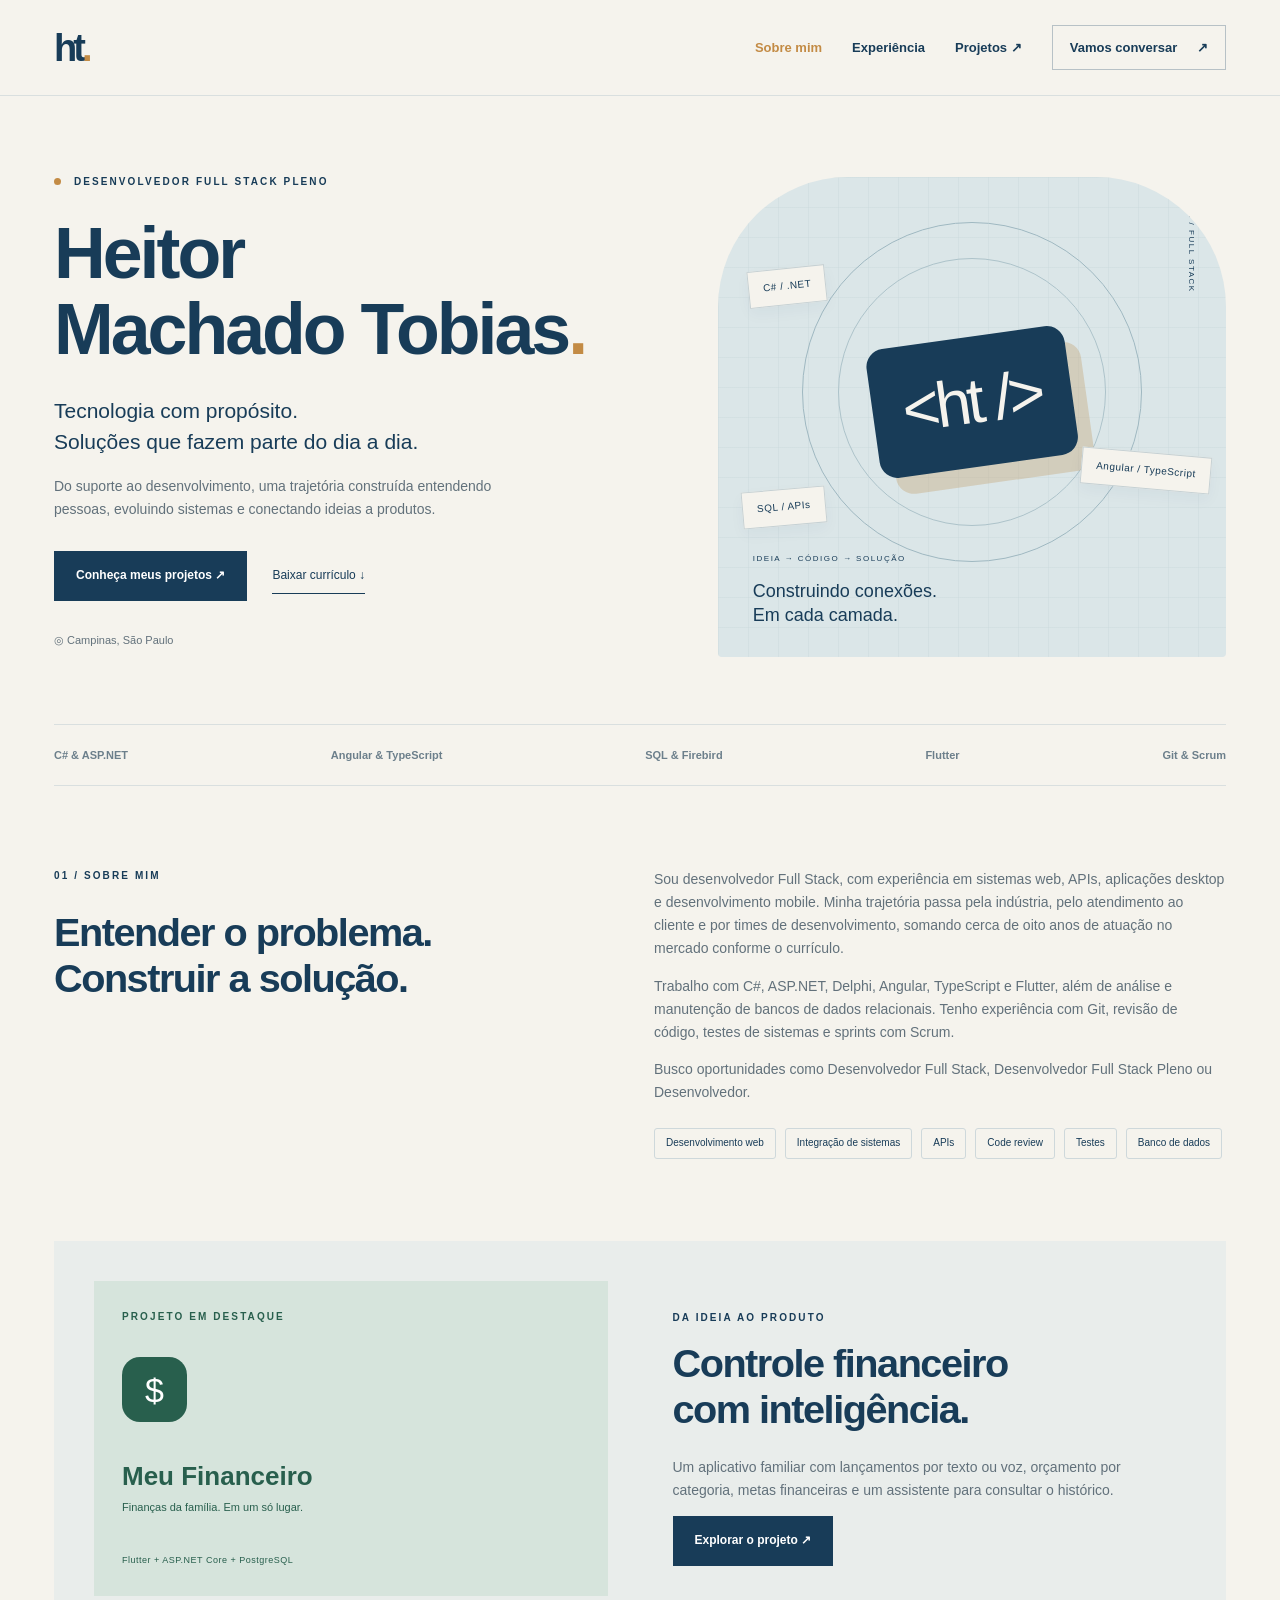
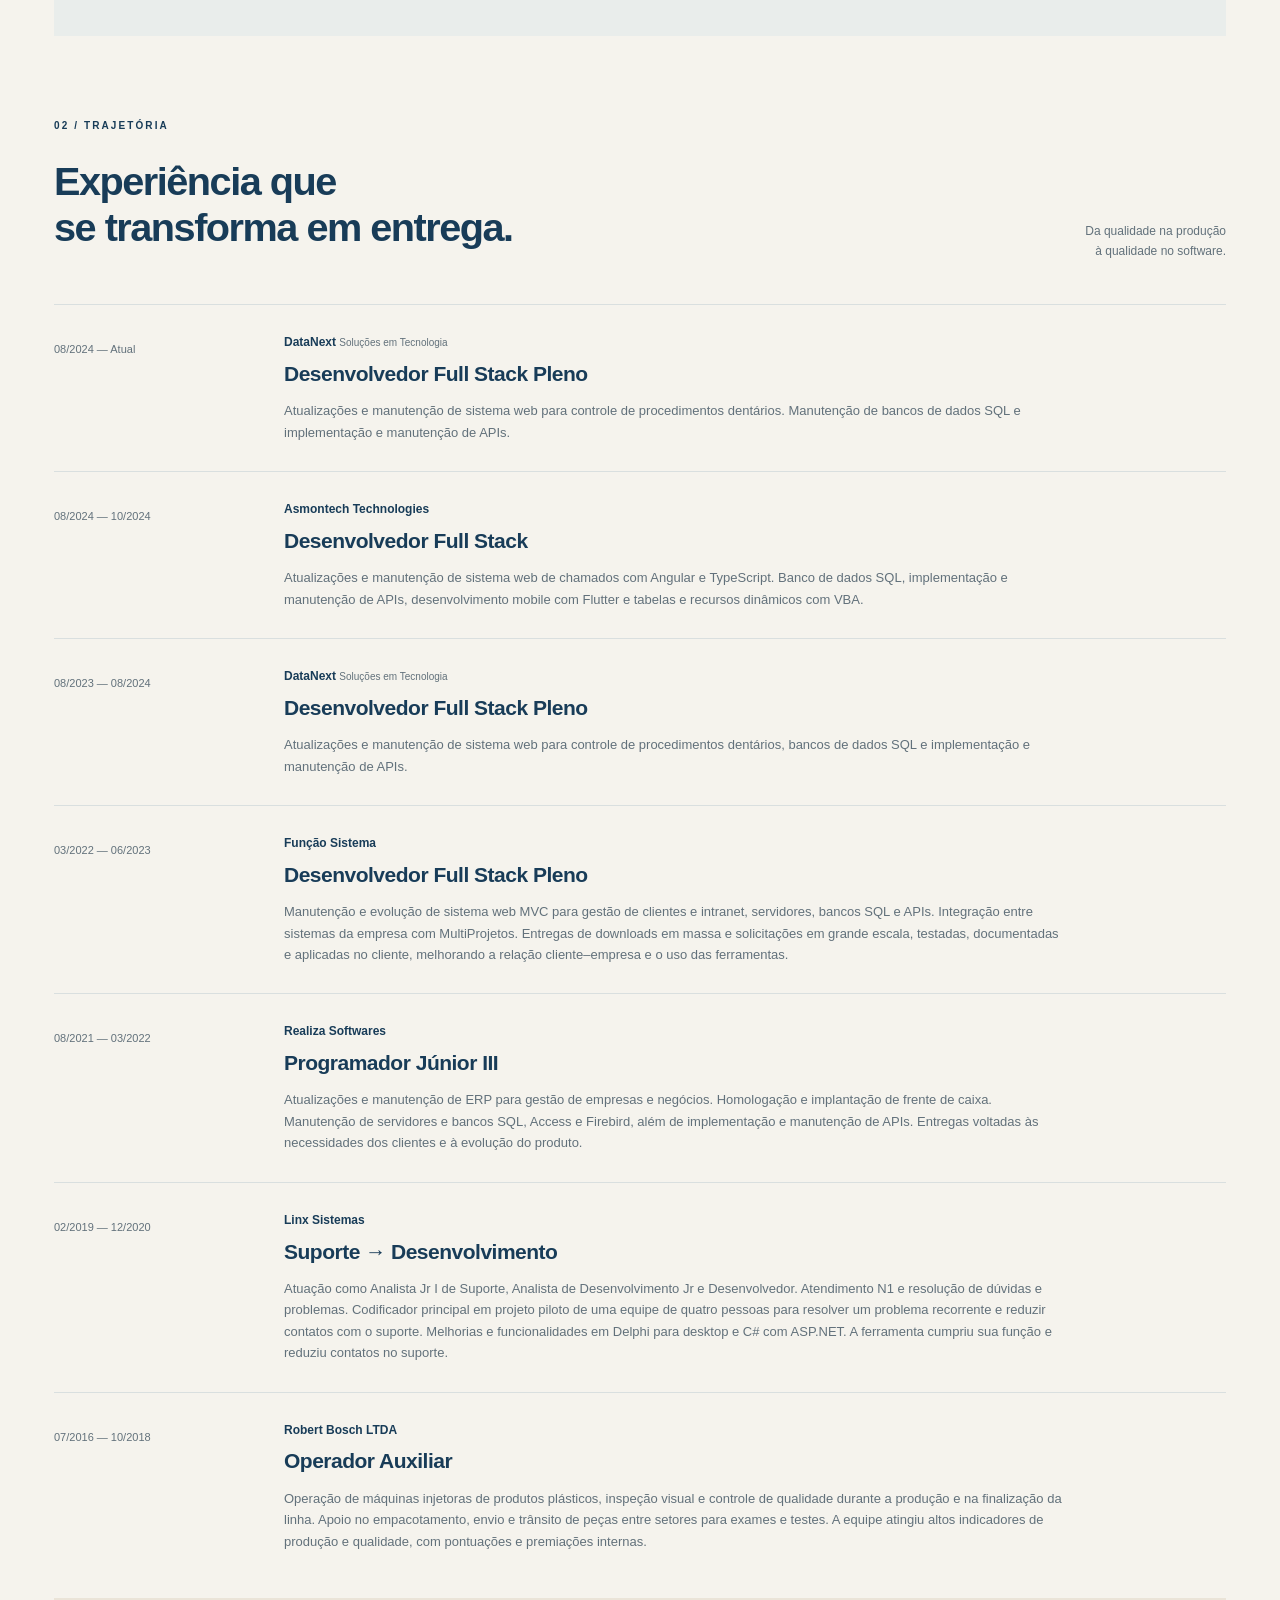
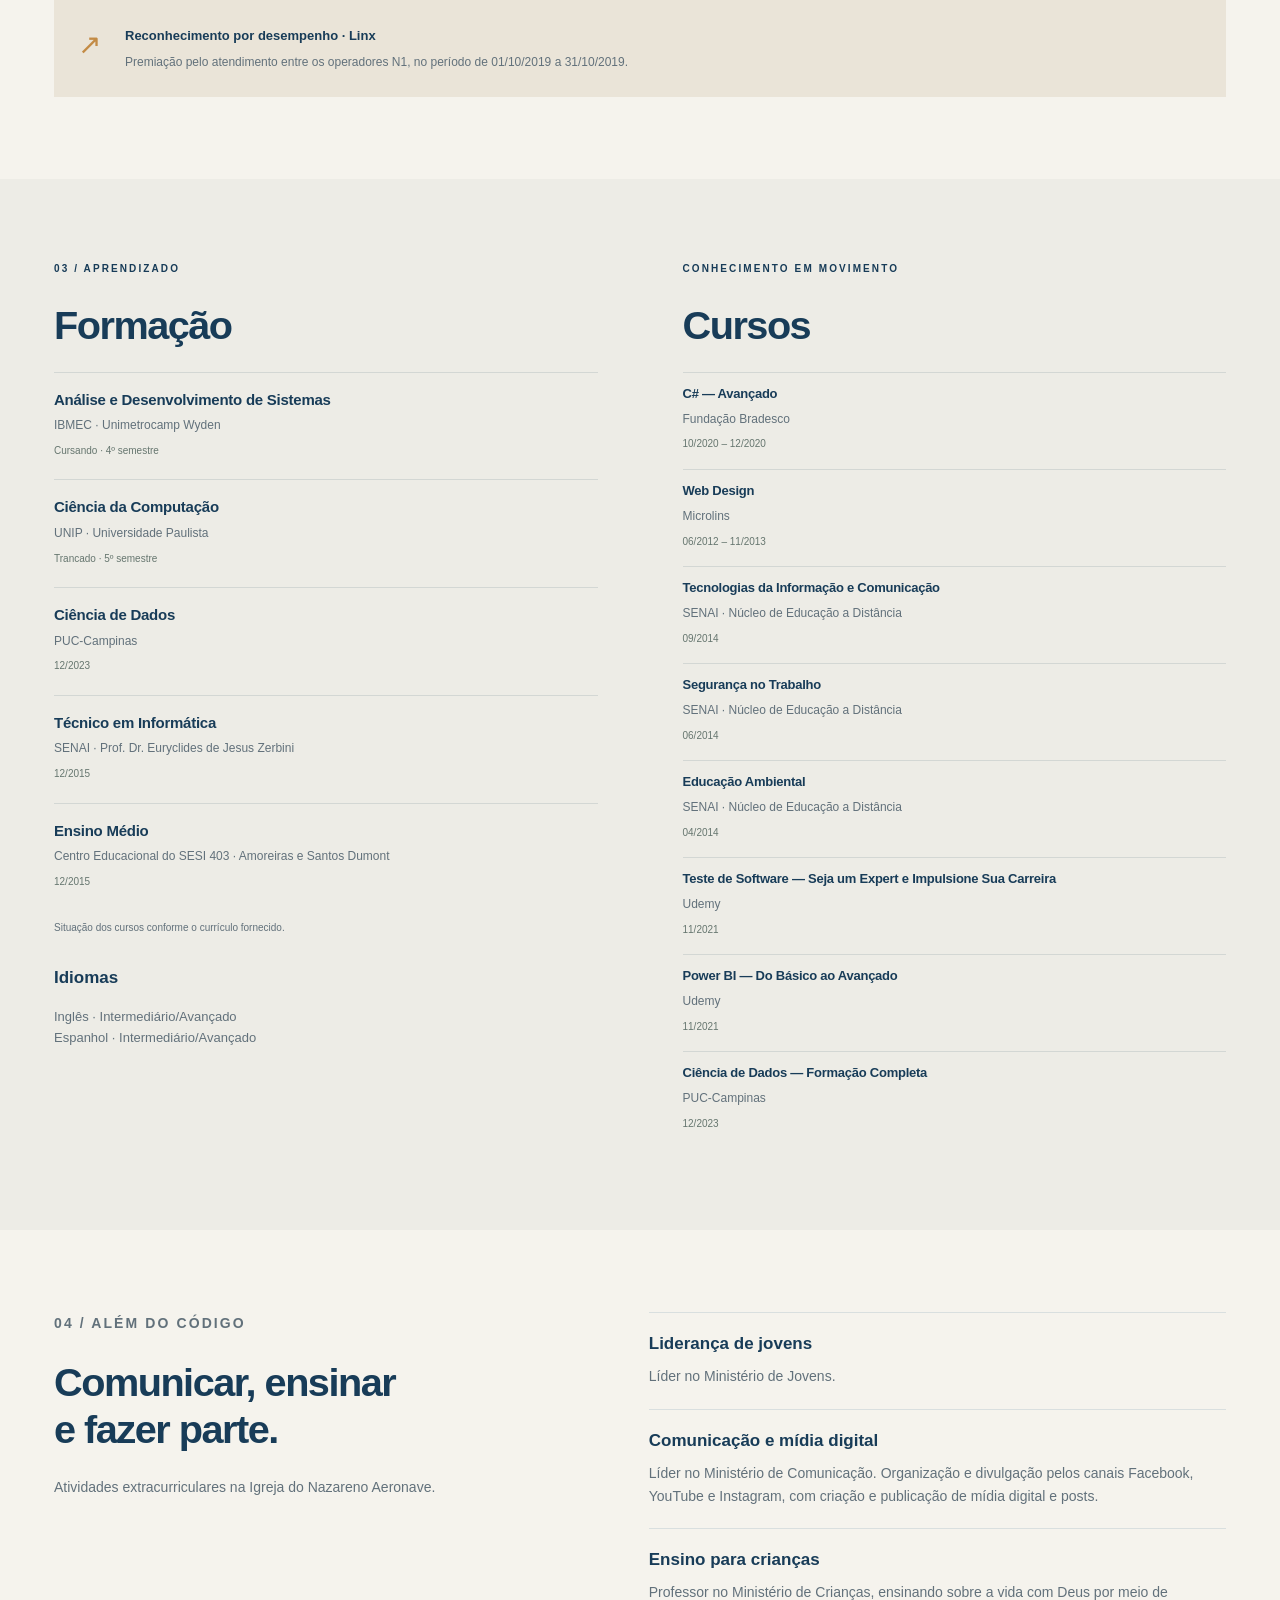
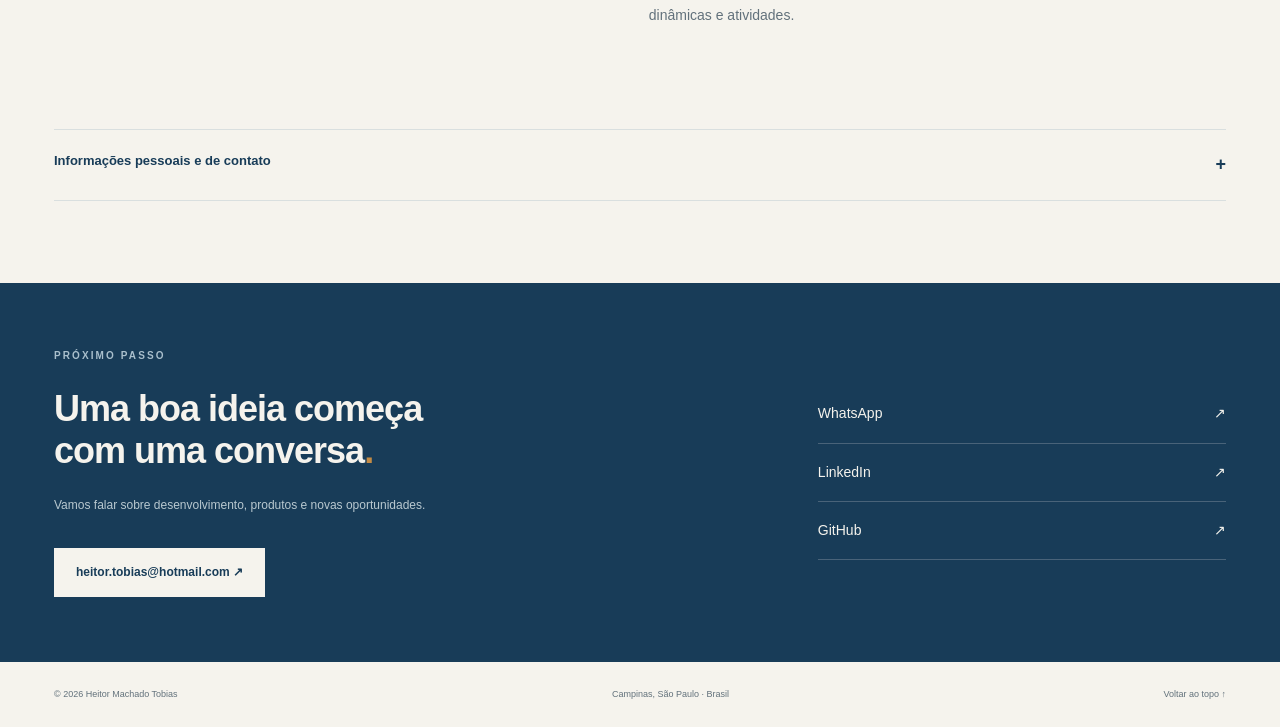
==== index.html @ b05d043d "Publica portfólio em heitortobias.github.io" ====
<!doctype html><html lang="pt-BR"><head><meta charset="utf-8"><meta name="viewport" content="width=device-width, initial-scale=1"><meta name="description" content="Portfólio de Heitor Machado Tobias: desenvolvimento Full Stack, experiência, formação e projetos. Campinas, São Paulo."><meta name="theme-color" content="#173c5b"><meta property="og:title" content="Heitor Machado Tobias | Desenvolvedor Full Stack"><meta property="og:description" content="Portfólio de Heitor Machado Tobias: desenvolvimento Full Stack, experiência, formação e projetos. Campinas, São Paulo."><meta property="og:type" content="website"><link rel="icon" href="favicon.svg" type="image/svg+xml"><title>Heitor Machado Tobias | Desenvolvedor Full Stack</title><link rel="stylesheet" href="styles.css"><script src="site.js" defer></script></head><body id="topo"><a class="skip" href="#conteudo">Pular para o conteúdo</a><header><a class="brand" href="index.html" aria-label="Heitor Tobias, início">ht<span>.</span></a><nav aria-label="Navegação principal"><a href="index.html">Sobre mim</a><a href="index.html#experiencia">Experiência</a><a href="projetos.html">Projetos <span>↗</span></a><a class="nav-contact" href="#contato">Vamos conversar <span>↗</span></a></nav></header><main id="conteudo"><section class="hero"><div class="hero-copy"><p class="eyebrow"><span class="dot"></span> DESENVOLVEDOR FULL STACK PLENO</p><h1>Heitor<br>Machado Tobias<span>.</span></h1><p class="hero-intro">Tecnologia com propósito.<br>Soluções que fazem parte do dia a dia.</p><p class="hero-detail">Do suporte ao desenvolvimento, uma trajetória construída entendendo pessoas, evoluindo sistemas e conectando ideias a produtos.</p><div class="actions"><a class="button" href="projetos.html">Conheça meus projetos ↗</a><a class="text-link" href="curriculo-heitor-tobias.pdf" download>Baixar currículo ↓</a></div><p class="location">◎ Campinas, São Paulo</p></div><div class="hero-art" aria-label="Áreas de atuação: frontend, backend e banco de dados"><div class="orbit"></div><div class="code-mark">&lt;ht /&gt;</div><div class="art-caption"><span>IDEIA → CÓDIGO → SOLUÇÃO</span><p>Construindo conexões.<br>Em cada camada.</p></div><span class="floating f1">C# / .NET</span><span class="floating f2">Angular / TypeScript</span><span class="floating f3">SQL / APIs</span><span class="art-number">01 / FULL STACK</span></div></section><div class="tech-ribbon"><span>C# & ASP.NET</span><span>Angular & TypeScript</span><span>SQL & Firebird</span><span>Flutter</span><span>Git & Scrum</span></div><section class="section about" id="sobre"><div><p class="eyebrow">01 / SOBRE MIM</p><h2>Entender o problema.<br>Construir a solução.</h2></div><div><p>Sou desenvolvedor Full Stack, com experiência em sistemas web, APIs, aplicações desktop e desenvolvimento mobile. Minha trajetória passa pela indústria, pelo atendimento ao cliente e por times de desenvolvimento, somando cerca de oito anos de atuação no mercado conforme o currículo.</p><p>Trabalho com C#, ASP.NET, Delphi, Angular, TypeScript e Flutter, além de análise e manutenção de bancos de dados relacionais. Tenho experiência com Git, revisão de código, testes de sistemas e sprints com Scrum.</p><p>Busco oportunidades como Desenvolvedor Full Stack, Desenvolvedor Full Stack Pleno ou Desenvolvedor.</p><div class="tags"><span>Desenvolvimento web</span><span>Integração de sistemas</span><span>APIs</span><span>Code review</span><span>Testes</span><span>Banco de dados</span></div></div></section><section class="featured section"><div class="feature-visual"><span class="eyebrow">PROJETO EM DESTAQUE</span><div class="finance-icon">$</div><p>Meu Financeiro<span>Finanças da família. Em um só lugar.</span></p><span class="mini-tag">Flutter + ASP.NET Core + PostgreSQL</span></div><div><p class="eyebrow">DA IDEIA AO PRODUTO</p><h2>Controle financeiro<br>com inteligência.</h2><p>Um aplicativo familiar com lançamentos por texto ou voz, orçamento por categoria, metas financeiras e um assistente para consultar o histórico.</p><a class="button" href="projetos.html#meu-financeiro">Explorar o projeto ↗</a></div></section><section class="section" id="experiencia"><div class="section-head"><div><p class="eyebrow">02 / TRAJETÓRIA</p><h2>Experiência que<br>se transforma em entrega.</h2></div><p>Da qualidade na produção<br>à qualidade no software.</p></div><article class="job"><p class="period">08/2024 — Atual</p><div><p class="company">DataNext <span>Soluções em Tecnologia</span></p><h3>Desenvolvedor Full Stack Pleno</h3><p>Atualizações e manutenção de sistema web para controle de procedimentos dentários. Manutenção de bancos de dados SQL e implementação e manutenção de APIs.</p></div></article><article class="job"><p class="period">08/2024 — 10/2024</p><div><p class="company">Asmontech Technologies <span></span></p><h3>Desenvolvedor Full Stack</h3><p>Atualizações e manutenção de sistema web de chamados com Angular e TypeScript. Banco de dados SQL, implementação e manutenção de APIs, desenvolvimento mobile com Flutter e tabelas e recursos dinâmicos com VBA.</p></div></article><article class="job"><p class="period">08/2023 — 08/2024</p><div><p class="company">DataNext <span>Soluções em Tecnologia</span></p><h3>Desenvolvedor Full Stack Pleno</h3><p>Atualizações e manutenção de sistema web para controle de procedimentos dentários, bancos de dados SQL e implementação e manutenção de APIs.</p></div></article><article class="job"><p class="period">03/2022 — 06/2023</p><div><p class="company">Função Sistema <span></span></p><h3>Desenvolvedor Full Stack Pleno</h3><p>Manutenção e evolução de sistema web MVC para gestão de clientes e intranet, servidores, bancos SQL e APIs. Integração entre sistemas da empresa com MultiProjetos. Entregas de downloads em massa e solicitações em grande escala, testadas, documentadas e aplicadas no cliente, melhorando a relação cliente–empresa e o uso das ferramentas.</p></div></article><article class="job"><p class="period">08/2021 — 03/2022</p><div><p class="company">Realiza Softwares <span></span></p><h3>Programador Júnior III</h3><p>Atualizações e manutenção de ERP para gestão de empresas e negócios. Homologação e implantação de frente de caixa. Manutenção de servidores e bancos SQL, Access e Firebird, além de implementação e manutenção de APIs. Entregas voltadas às necessidades dos clientes e à evolução do produto.</p></div></article><article class="job"><p class="period">02/2019 — 12/2020</p><div><p class="company">Linx Sistemas <span></span></p><h3>Suporte → Desenvolvimento</h3><p>Atuação como Analista Jr I de Suporte, Analista de Desenvolvimento Jr e Desenvolvedor. Atendimento N1 e resolução de dúvidas e problemas. Codificador principal em projeto piloto de uma equipe de quatro pessoas para resolver um problema recorrente e reduzir contatos com o suporte. Melhorias e funcionalidades em Delphi para desktop e C# com ASP.NET. A ferramenta cumpriu sua função e reduziu contatos no suporte.</p></div></article><article class="job"><p class="period">07/2016 — 10/2018</p><div><p class="company">Robert Bosch LTDA <span></span></p><h3>Operador Auxiliar</h3><p>Operação de máquinas injetoras de produtos plásticos, inspeção visual e controle de qualidade durante a produção e na finalização da linha. Apoio no empacotamento, envio e trânsito de peças entre setores para exames e testes. A equipe atingiu altos indicadores de produção e qualidade, com pontuações e premiações internas.</p></div></article><aside class="award"><span>↗</span><div><strong>Reconhecimento por desempenho · Linx</strong><p>Premiação pelo atendimento entre os operadores N1, no período de 01/10/2019 a 31/10/2019.</p></div></aside></section><section class="section education"><div><p class="eyebrow">03 / APRENDIZADO</p><h2>Formação</h2><ul class="records"><li><h3>Análise e Desenvolvimento de Sistemas</h3><p>IBMEC · Unimetrocamp Wyden</p><span>Cursando · 4º semestre</span></li><li><h3>Ciência da Computação</h3><p>UNIP · Universidade Paulista</p><span>Trancado · 5º semestre</span></li><li><h3>Ciência de Dados</h3><p>PUC-Campinas</p><span>12/2023</span></li><li><h3>Técnico em Informática</h3><p>SENAI · Prof. Dr. Euryclides de Jesus Zerbini</p><span>12/2015</span></li><li><h3>Ensino Médio</h3><p>Centro Educacional do SESI 403 · Amoreiras e Santos Dumont</p><span>12/2015</span></li></ul><p class="source-note">Situação dos cursos conforme o currículo fornecido.</p><h3 class="language-title">Idiomas</h3><p>Inglês · Intermediário/Avançado<br>Espanhol · Intermediário/Avançado</p></div><div><p class="eyebrow">CONHECIMENTO EM MOVIMENTO</p><h2>Cursos</h2><ul class="records compact"><li><h3>C# — Avançado</h3><p>Fundação Bradesco</p><span>10/2020 – 12/2020</span></li><li><h3>Web Design</h3><p>Microlins</p><span>06/2012 – 11/2013</span></li><li><h3>Tecnologias da Informação e Comunicação</h3><p>SENAI · Núcleo de Educação a Distância</p><span>09/2014</span></li><li><h3>Segurança no Trabalho</h3><p>SENAI · Núcleo de Educação a Distância</p><span>06/2014</span></li><li><h3>Educação Ambiental</h3><p>SENAI · Núcleo de Educação a Distância</p><span>04/2014</span></li><li><h3>Teste de Software — Seja um Expert e Impulsione Sua Carreira</h3><p>Udemy</p><span>11/2021</span></li><li><h3>Power BI — Do Básico ao Avançado</h3><p>Udemy</p><span>11/2021</span></li><li><h3>Ciência de Dados — Formação Completa</h3><p>PUC-Campinas</p><span>12/2023</span></li></ul></div></section><section class="section community"><div><p class="eyebrow">04 / ALÉM DO CÓDIGO</p><h2>Comunicar, ensinar<br>e fazer parte.</h2><p>Atividades extracurriculares na Igreja do Nazareno Aeronave.</p></div><div class="community-list"><article><h3>Liderança de jovens</h3><p>Líder no Ministério de Jovens.</p></article><article><h3>Comunicação e mídia digital</h3><p>Líder no Ministério de Comunicação. Organização e divulgação pelos canais Facebook, YouTube e Instagram, com criação e publicação de mídia digital e posts.</p></article><article><h3>Ensino para crianças</h3><p>Professor no Ministério de Crianças, ensinando sobre a vida com Deus por meio de dinâmicas e atividades.</p></article></div></section><section class="section profile"><details><summary>Informações pessoais e de contato <span>+</span></summary><div class="profile-grid"><p><strong>Nome completo</strong>Heitor Machado Tobias</p><p><strong>Nascimento</strong>25/03/1998</p><p><strong>Endereço</strong>Av. Coacyara, 1101 · Campinas, São Paulo</p><p><strong>Celular / WhatsApp</strong><a href="tel:+5519994448213">(19) 99444-8213</a></p><p><strong>E-mail</strong><a href="mailto:heitor.tobias@hotmail.com">heitor.tobias@hotmail.com</a></p></div></details></section></main><section class="contact" id="contato"><div><p class="eyebrow">PRÓXIMO PASSO</p><h2>Uma boa ideia começa<br>com uma conversa<span>.</span></h2><p>Vamos falar sobre desenvolvimento, produtos e novas oportunidades.</p><a class="button light" href="mailto:heitor.tobias@hotmail.com">heitor.tobias@hotmail.com ↗</a></div><div class="contact-links"><a href="https://wa.me/5519994448213" target="_blank" rel="noopener noreferrer">WhatsApp <span>↗</span></a><a href="https://www.linkedin.com/in/heitortobias/" target="_blank" rel="noopener noreferrer">LinkedIn <span>↗</span></a><a href="https://github.com/heitor2503" target="_blank" rel="noopener noreferrer">GitHub <span>↗</span></a></div></section><footer><span>© <span id="year">2026</span> Heitor Machado Tobias</span><span>Campinas, São Paulo · Brasil</span><a href="#topo">Voltar ao topo ↑</a></footer></body></html>
---- styles.css ----
:root{--paper:#f5f3ed;--ink:#183c58;--muted:#62717b;--line:#d9dfdf;--blue:#265f80;--gold:#c38b45;--white:#fff;--green:#285f4d}*{box-sizing:border-box}html{scroll-behavior:smooth;scroll-padding-top:90px}body{margin:0;background:var(--paper);color:var(--ink);font-family:Arial,Helvetica,sans-serif;line-height:1.65}a{color:inherit;text-decoration:none}a:focus-visible,button:focus-visible,summary:focus-visible{outline:3px solid var(--gold);outline-offset:5px}header,main,footer,.contact{max-width:1280px;margin:auto}header{padding:25px 54px;display:flex;align-items:center;justify-content:space-between;border-bottom:1px solid var(--line)}.brand{font-size:38px;letter-spacing:-4px;font-weight:800;line-height:1}.brand span,h1>span,h2>span{color:var(--gold)}nav{display:flex;gap:30px;align-items:center;font-size:13px;font-weight:bold}nav a:hover,nav a[aria-current]{color:var(--gold)}.nav-contact{border:1px solid #b7c1c6;padding:11px 17px}.nav-contact span{margin-left:16px}.hero{padding:78px 54px 64px;display:grid;grid-template-columns:1.2fr 1fr;gap:54px;align-items:center}.eyebrow{font-size:10px;letter-spacing:2.1px;font-weight:700;margin:0 0 24px}.dot{width:7px;height:7px;display:inline-block;background:var(--gold);border-radius:50%;margin-right:8px}h1{font-size:clamp(48px,5.6vw,74px);line-height:1.06;letter-spacing:-3px;font-weight:700;margin:0 0 28px}h2{font-size:clamp(28px,3.1vw,42px);line-height:1.16;letter-spacing:-1.5px;font-weight:600;margin:0 0 24px}h3{line-height:1.3}.hero-intro{font-size:21px;line-height:1.5;margin-bottom:17px}.hero-detail{max-width:450px;color:var(--muted);font-size:14px}.actions{display:flex;align-items:center;gap:25px;margin:30px 0}.button{display:inline-flex;align-items:center;justify-content:center;gap:20px;padding:14px 21px;background:var(--ink);color:white;font-size:12px;font-weight:700;border:1px solid var(--ink);transition:background .2s}.button:hover{background:var(--blue)}.text-link{font-size:12px;border-bottom:1px solid var(--ink);padding:8px 0}.location{font-size:11px;color:var(--muted);margin-top:30px}.hero-art{height:480px;background:#dbe6e8;position:relative;overflow:hidden;background-image:linear-gradient(#cad9dc70 1px,transparent 1px),linear-gradient(90deg,#cad9dc70 1px,transparent 1px);background-size:30px 30px;border-radius:130px 130px 4px 4px}.orbit{position:absolute;border:1px solid #9fb8c1;border-radius:50%;width:340px;height:340px;top:45px;left:calc(50% - 170px)}.orbit:after{content:'';position:absolute;inset:35px;border:1px solid #adc3ca;border-radius:50%}.code-mark{position:absolute;left:50%;top:160px;transform:translateX(-50%) rotate(-8deg);font-size:64px;letter-spacing:-4px;background:var(--ink);color:var(--paper);padding:12px 30px;border-radius:18px;box-shadow:14px 18px 0 #c19a6555;white-space:nowrap}.floating{position:absolute;background:var(--paper);border:1px solid #c6d1d4;font-size:10px;letter-spacing:.5px;padding:9px 14px;box-shadow:0 6px 15px #173c5b0a}.f1{top:91px;left:30px;transform:rotate(-6deg)}.f2{top:275px;right:15px;transform:rotate(5deg)}.f3{top:312px;left:24px;transform:rotate(-5deg)}.art-caption{position:absolute;bottom:30px;left:35px}.art-caption span,.art-number{font-size:8px;letter-spacing:1.5px}.art-caption p{font-size:18px;line-height:1.35;margin:9px 0 0}.art-number{position:absolute;top:30px;right:28px;writing-mode:vertical-rl}.tech-ribbon{margin:0 54px;padding:21px 0;border-top:1px solid var(--line);border-bottom:1px solid var(--line);display:flex;justify-content:space-between;gap:20px;font-size:11px;font-weight:700;color:#6c7f8b}.section{padding:82px 54px}.about{display:grid;grid-template-columns:1fr 1.1fr;gap:80px}.about p:not(.eyebrow),.featured p:not(.eyebrow),.community p{font-size:14px;color:var(--muted)}.about p:first-child{margin-top:0}.tags{display:flex;gap:9px;flex-wrap:wrap;margin-top:24px}.tags span{border:1px solid #ced8db;padding:6px 11px;font-size:10px;border-radius:3px}.featured{background:#e9edeb;display:grid;grid-template-columns:1fr 1fr;gap:65px;align-items:center;margin:0 54px;padding:40px}.feature-visual{background:#d6e4dc;padding:28px;min-height:315px;color:var(--green);display:flex;flex-direction:column;justify-content:space-between}.feature-visual p{font-size:26px!important;color:var(--green)!important;font-weight:bold;line-height:1.3;margin:20px 0}.feature-visual p span{display:block;font-size:11px;font-weight:400;margin-top:6px}.finance-icon{font-size:34px;background:var(--green);color:#fff;border-radius:18px;width:65px;height:65px;display:grid;place-items:center}.mini-tag{font-size:9px;letter-spacing:.5px}.featured .eyebrow{margin-bottom:14px}.section-head{display:flex;justify-content:space-between;align-items:end;margin-bottom:30px}.section-head>p{color:var(--muted);font-size:12px;text-align:right}.job{display:grid;grid-template-columns:210px 1fr;border-top:1px solid var(--line);padding:28px 0;gap:20px}.period{font-size:11px;color:var(--muted);margin-top:7px}.company{font-size:12px;font-weight:bold;margin:0}.company span{color:var(--muted);font-size:10px;font-weight:normal}.job h3{font-size:21px;letter-spacing:-.5px;margin:7px 0 12px}.job div>p:last-child{font-size:13px;color:var(--muted);max-width:780px;margin-bottom:0}.award{display:flex;gap:24px;background:#eae4d8;padding:24px;margin-top:18px}.award>span{font-size:28px;color:var(--gold)}.award strong{font-size:13px}.award p{font-size:12px;color:var(--muted);margin:5px 0 0}.education{background:#edece6;display:grid;grid-template-columns:1fr 1fr;gap:85px}.records{list-style:none;margin:0;padding:0}.records li{border-top:1px solid #d3d7d4;padding:17px 0}.records h3{font-size:15px;letter-spacing:-.25px;margin:0 0 7px}.records p{font-size:12px;color:var(--muted);margin:0}.records li>span{font-size:10px;color:#66766f}.compact li{padding:13px 0}.compact h3{font-size:13px}.source-note{font-size:10px;color:var(--muted)}.language-title{font-size:17px;margin-top:30px}.language-title+p{font-size:13px;color:var(--muted)}.community{display:grid;grid-template-columns:1fr 1.1fr;gap:70px}.community-list article{border-top:1px solid var(--line);padding:20px 0}.community-list h3{font-size:17px;margin:0 0 10px}.community-list p{margin:0}.profile{padding-top:0}details{border-top:1px solid var(--line);border-bottom:1px solid var(--line);padding:20px 0}summary{cursor:pointer;font-size:13px;font-weight:bold;display:flex;justify-content:space-between;gap:20px}summary span{font-size:18px}.profile-grid{display:grid;grid-template-columns:repeat(3,1fr);gap:20px;padding-top:20px}.profile-grid p{font-size:12px;overflow-wrap:anywhere}.profile-grid strong{display:block;font-size:10px;color:var(--muted);margin-bottom:8px}.contact{background:var(--ink);color:var(--paper);padding:65px 54px;display:grid;grid-template-columns:1.7fr 1fr;gap:70px}.contact .eyebrow{color:#a9bfcc}.contact h2{font-size:36px;letter-spacing:-1px}.contact p:not(.eyebrow){font-size:12px;color:#b9c9d0}.light{background:var(--paper);color:var(--ink);border-color:var(--paper);margin-top:20px}.light:hover{background:#dbe6e8}.contact-links{display:flex;flex-direction:column;justify-content:center}.contact-links a{border-bottom:1px solid #496379;padding:17px 0;font-size:14px;display:flex;justify-content:space-between}footer{display:flex;gap:20px;justify-content:space-between;font-size:9px;color:var(--muted);padding:25px 54px}.skip{position:absolute;top:-70px;left:10px;padding:10px;background:var(--ink);color:white;z-index:20}.skip:focus{top:10px}.project-intro{padding-bottom:55px}.project-intro h1{font-size:64px}.project-intro>p:last-child{max-width:620px;color:var(--muted);font-size:15px}.project-title{display:flex;justify-content:space-between;gap:20px;align-items:center}.status{font-size:10px;border:1px solid #bad0c4;padding:5px 12px;border-radius:20px;color:var(--green);white-space:nowrap}.project-main{padding-top:0}.project-surface{background:#e6ece7;padding:40px}.project-grid{display:grid;grid-template-columns:1fr 1fr;gap:40px;margin:35px 0}.project-grid p,.project-grid li{font-size:13px;color:var(--muted)}.project-grid ul{padding-left:18px}.project-grid li{margin:9px 0}.demo{width:100%;background:#183c58;aspect-ratio:16/9;border-radius:8px;display:block}.demo-note{font-size:11px;color:var(--muted)}.project-cards{display:grid;grid-template-columns:1fr 1fr;gap:22px}.repo-card{border:1px solid var(--line);padding:28px;display:flex;flex-direction:column}.repo-card h3{font-size:23px;margin:15px 0}.repo-card p{font-size:13px;color:var(--muted);flex:1}.repo-card a{font-size:12px;font-weight:bold;margin-top:20px}.project-note{font-size:12px;color:var(--muted);margin-top:25px}.screen{aspect-ratio:16/10;background:white;border:1px solid #cad6d1;border-radius:9px;overflow:hidden}.screen-bar{background:#285f4d;color:white;font-size:13px;padding:15px 22px}.screen-content{padding:22px}.screen-content p{margin:0 0 14px;font-size:11px;color:#66746e}.mock-values{display:grid;grid-template-columns:1fr 1fr;gap:14px}.mock-values div{border:1px solid #dce7df;padding:16px;font-size:10px;color:#5a6e60}.mock-values strong{display:block;font-size:20px;color:#285f4d;margin-top:5px}.mock-chart{display:flex;align-items:end;gap:14px;height:100px;margin-top:20px;border-bottom:1px solid #dbe5de}.mock-chart i{flex:1;background:#79a18d;border-radius:4px 4px 0 0}.mock-chart i:nth-child(2n){background:#c7d8aa}
@media(min-width:1440px){header,main,footer,.contact{max-width:1360px}.hero{padding-top:90px;padding-bottom:80px}.hero-art{height:510px}}@media(max-width:900px){header{padding:22px 28px}nav{gap:18px;font-size:11px}.hero{padding:55px 28px;gap:28px}.hero-art{height:430px}.hero h1{font-size:54px}.hero-intro{font-size:18px}.actions{flex-wrap:wrap;gap:12px}.tech-ribbon{margin:0 28px;flex-wrap:wrap;justify-content:center}.section{padding:60px 28px}.featured{margin:0 28px;padding:28px;gap:28px}.about,.education,.community{gap:38px}.job{grid-template-columns:150px 1fr}.contact{padding:55px 28px;gap:35px}.contact h2{font-size:30px}.contact .button{font-size:11px;padding:12px}footer{padding:24px 28px}.project-surface{padding:26px}.project-grid{gap:25px}.profile{padding-top:0}.project-main{padding-top:0}}@media(max-width:620px){header{padding:20px;align-items:flex-start;gap:15px}.brand{font-size:34px}nav{gap:12px;flex-wrap:wrap;justify-content:flex-end;font-size:10px;max-width:280px}.nav-contact{padding:4px 9px}.nav-contact span{margin-left:4px}.hero{padding:44px 20px;grid-template-columns:1fr;gap:35px}.hero h1{font-size:55px;letter-spacing:-2.5px}.eyebrow{font-size:9px;letter-spacing:1.6px}.hero-intro{font-size:20px}.hero-art{height:400px;border-radius:100px 100px 3px 3px}.code-mark{top:130px}.f2{top:240px}.f3{top:275px}.orbit{top:20px}.art-caption{bottom:24px}.location{margin-bottom:0}.tech-ribbon{margin:0 20px;gap:12px 20px;font-size:9px}.section{padding:49px 20px}.about,.education,.community,.featured,.project-grid,.contact{grid-template-columns:1fr;gap:28px}h2{font-size:32px}.featured{margin:0 20px;padding:22px}.feature-visual{min-height:270px}.section-head{display:block}.section-head>p{text-align:left}.job{grid-template-columns:1fr;gap:5px;padding:24px 0}.period{margin:0 0 5px}.job h3{font-size:20px}.company span{display:block}.award{padding:19px;gap:13px}.education{gap:38px}.profile{padding-top:0}.profile-grid{grid-template-columns:1fr 1fr;gap:12px}.contact{padding:45px 20px}.contact h2{font-size:30px}.contact .button{max-width:100%;overflow-wrap:anywhere}footer{padding:22px 20px;flex-wrap:wrap;gap:9px 20px;font-size:9px}footer>a{margin-left:auto}.project-intro h1{font-size:48px}.project-main{padding-top:0}.project-surface{padding:20px}.project-title{align-items:flex-start;flex-direction:column;gap:5px}.project-title h2{margin-bottom:5px}.project-cards{grid-template-columns:1fr}.project-grid{gap:20px}.mock-values strong{font-size:17px}.screen-content{padding:15px}.screen-bar{padding:11px 15px}.mock-chart{height:70px;margin-top:12px}.mock-values div{padding:10px}}
@media(prefers-reduced-motion:reduce){html{scroll-behavior:auto}*{transition:none!important}}
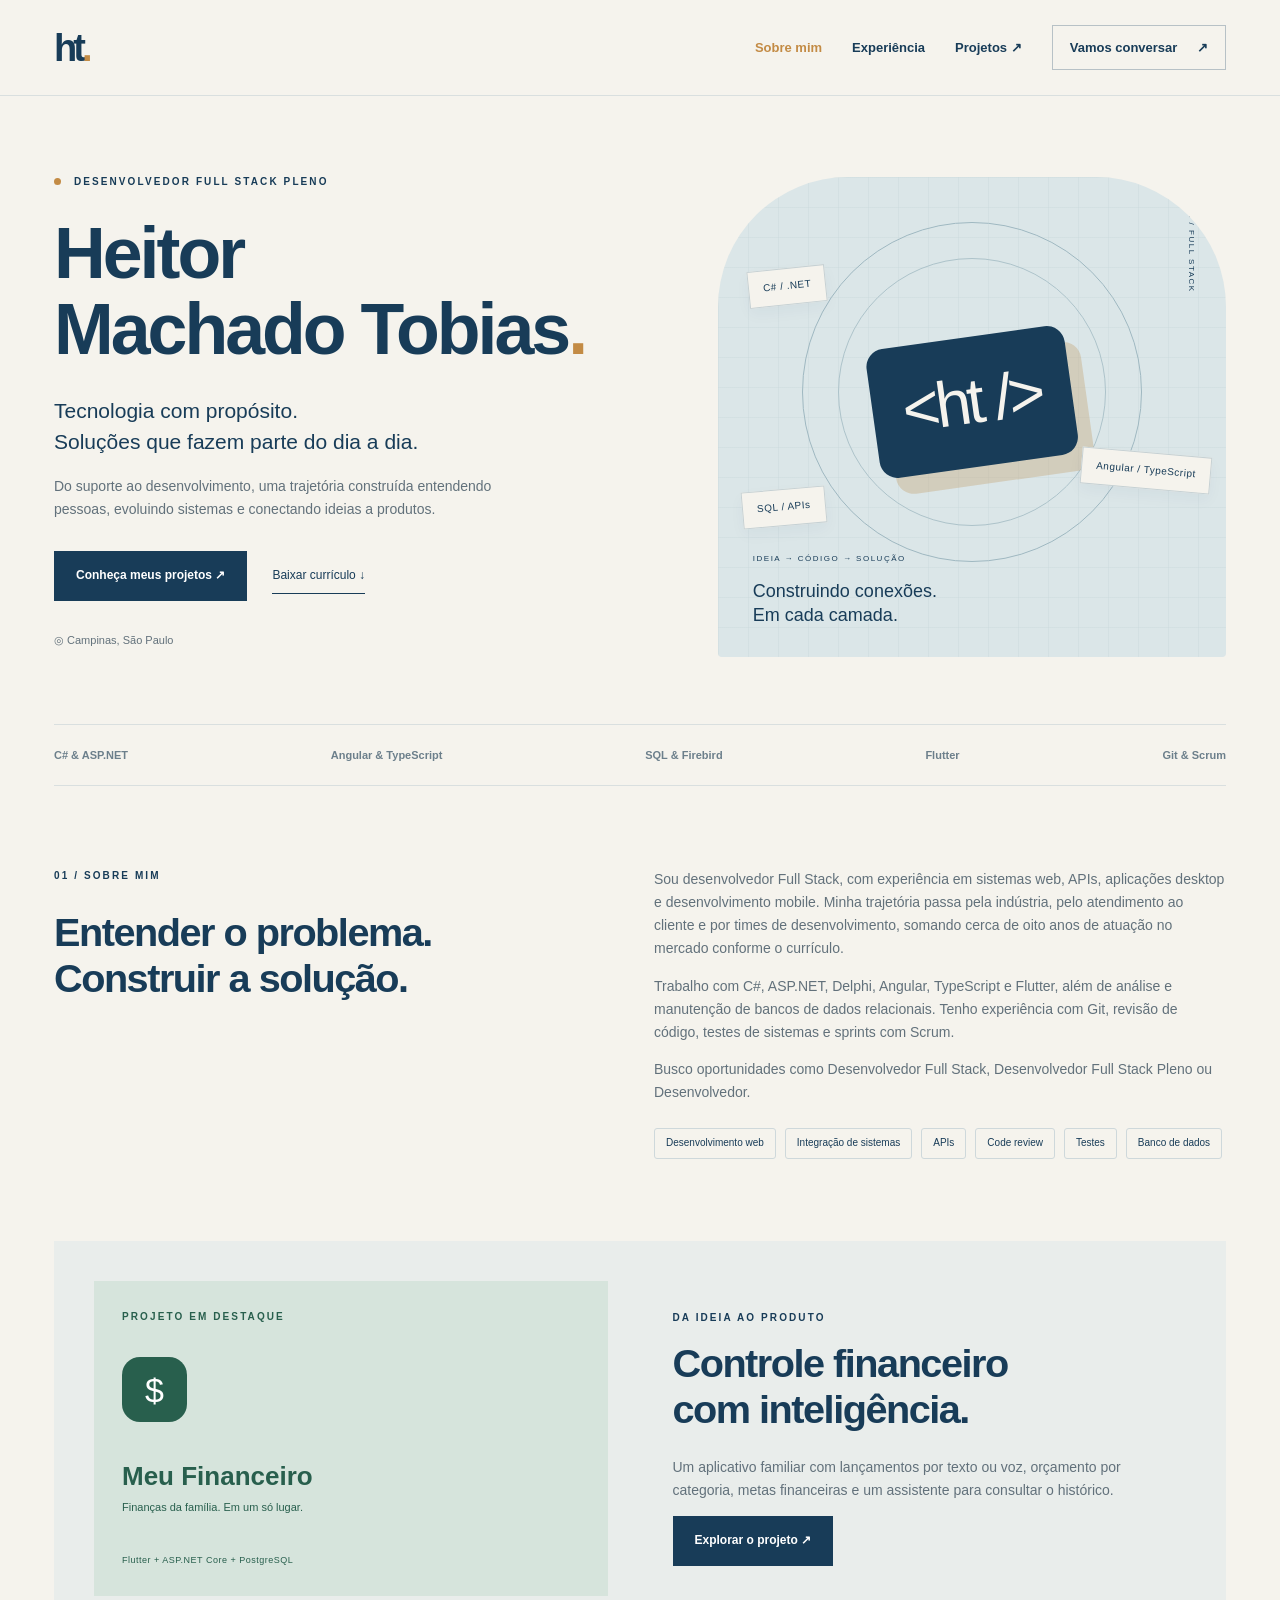
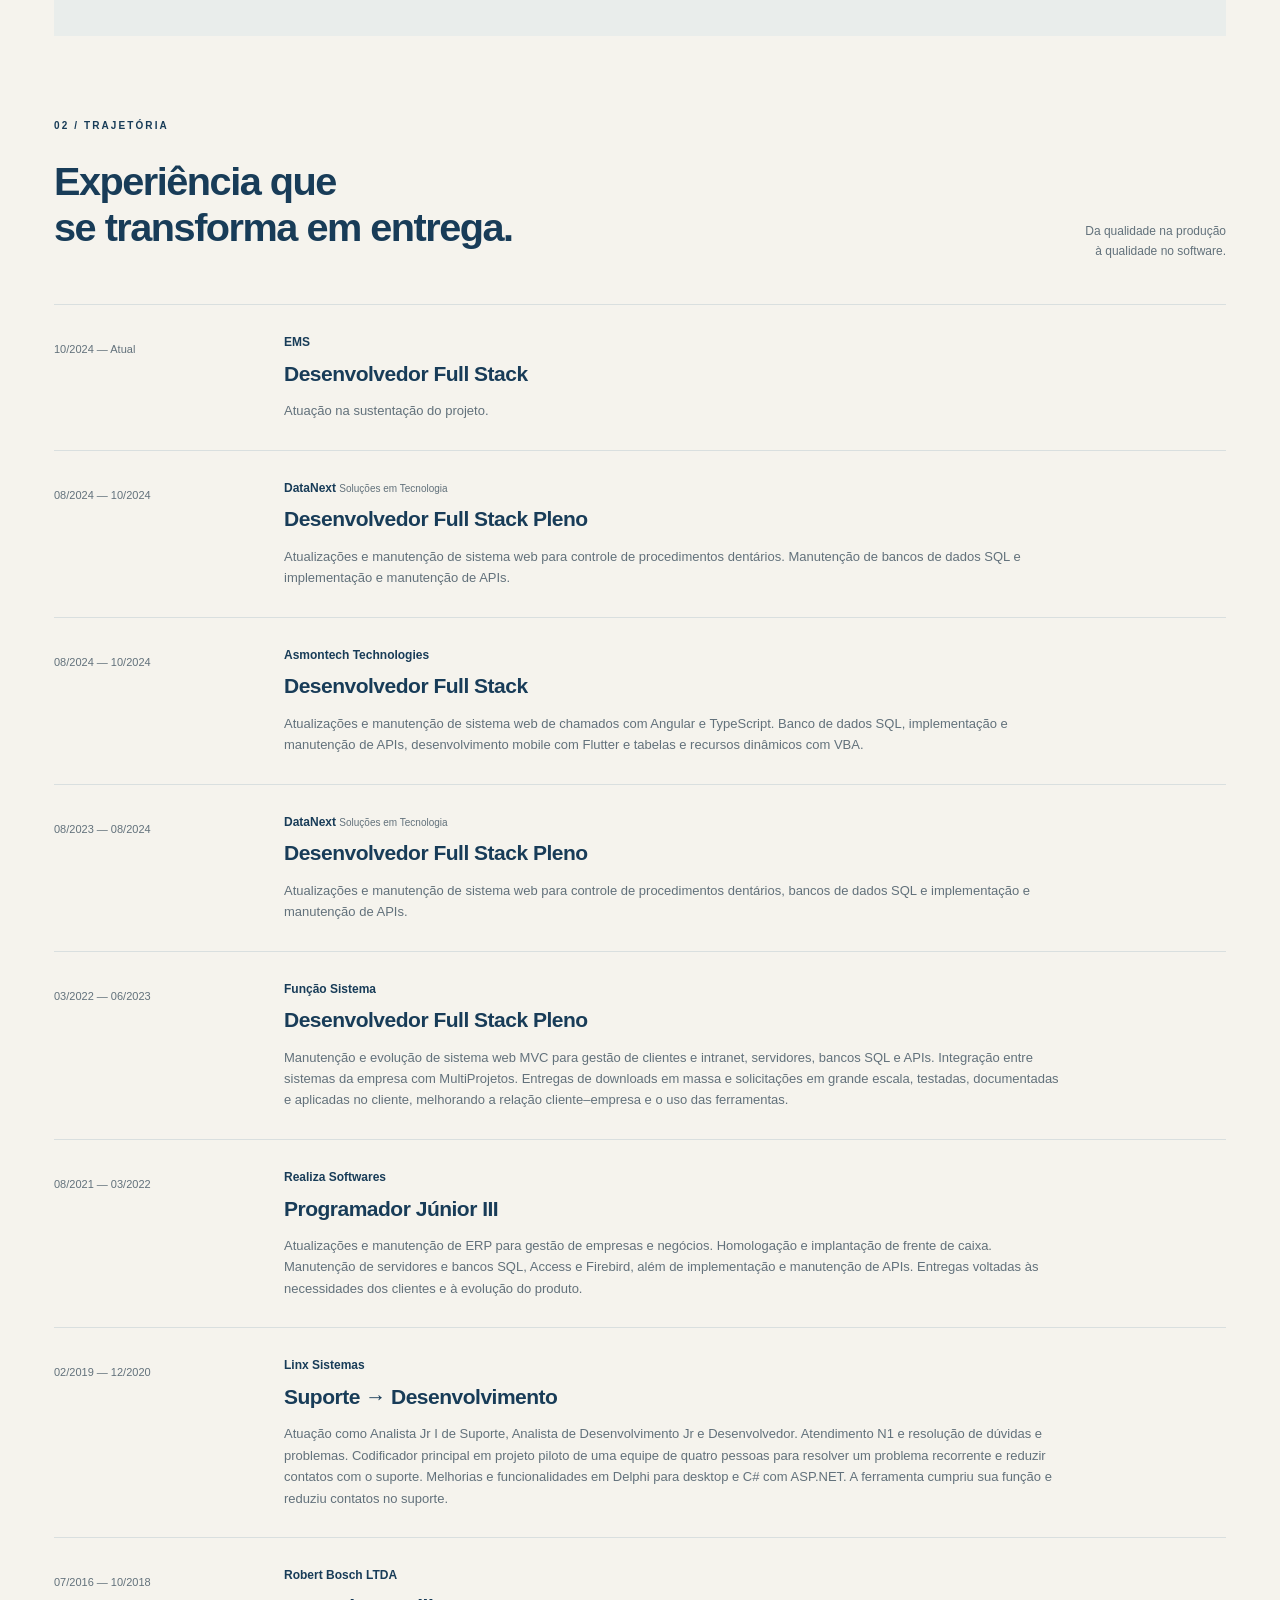
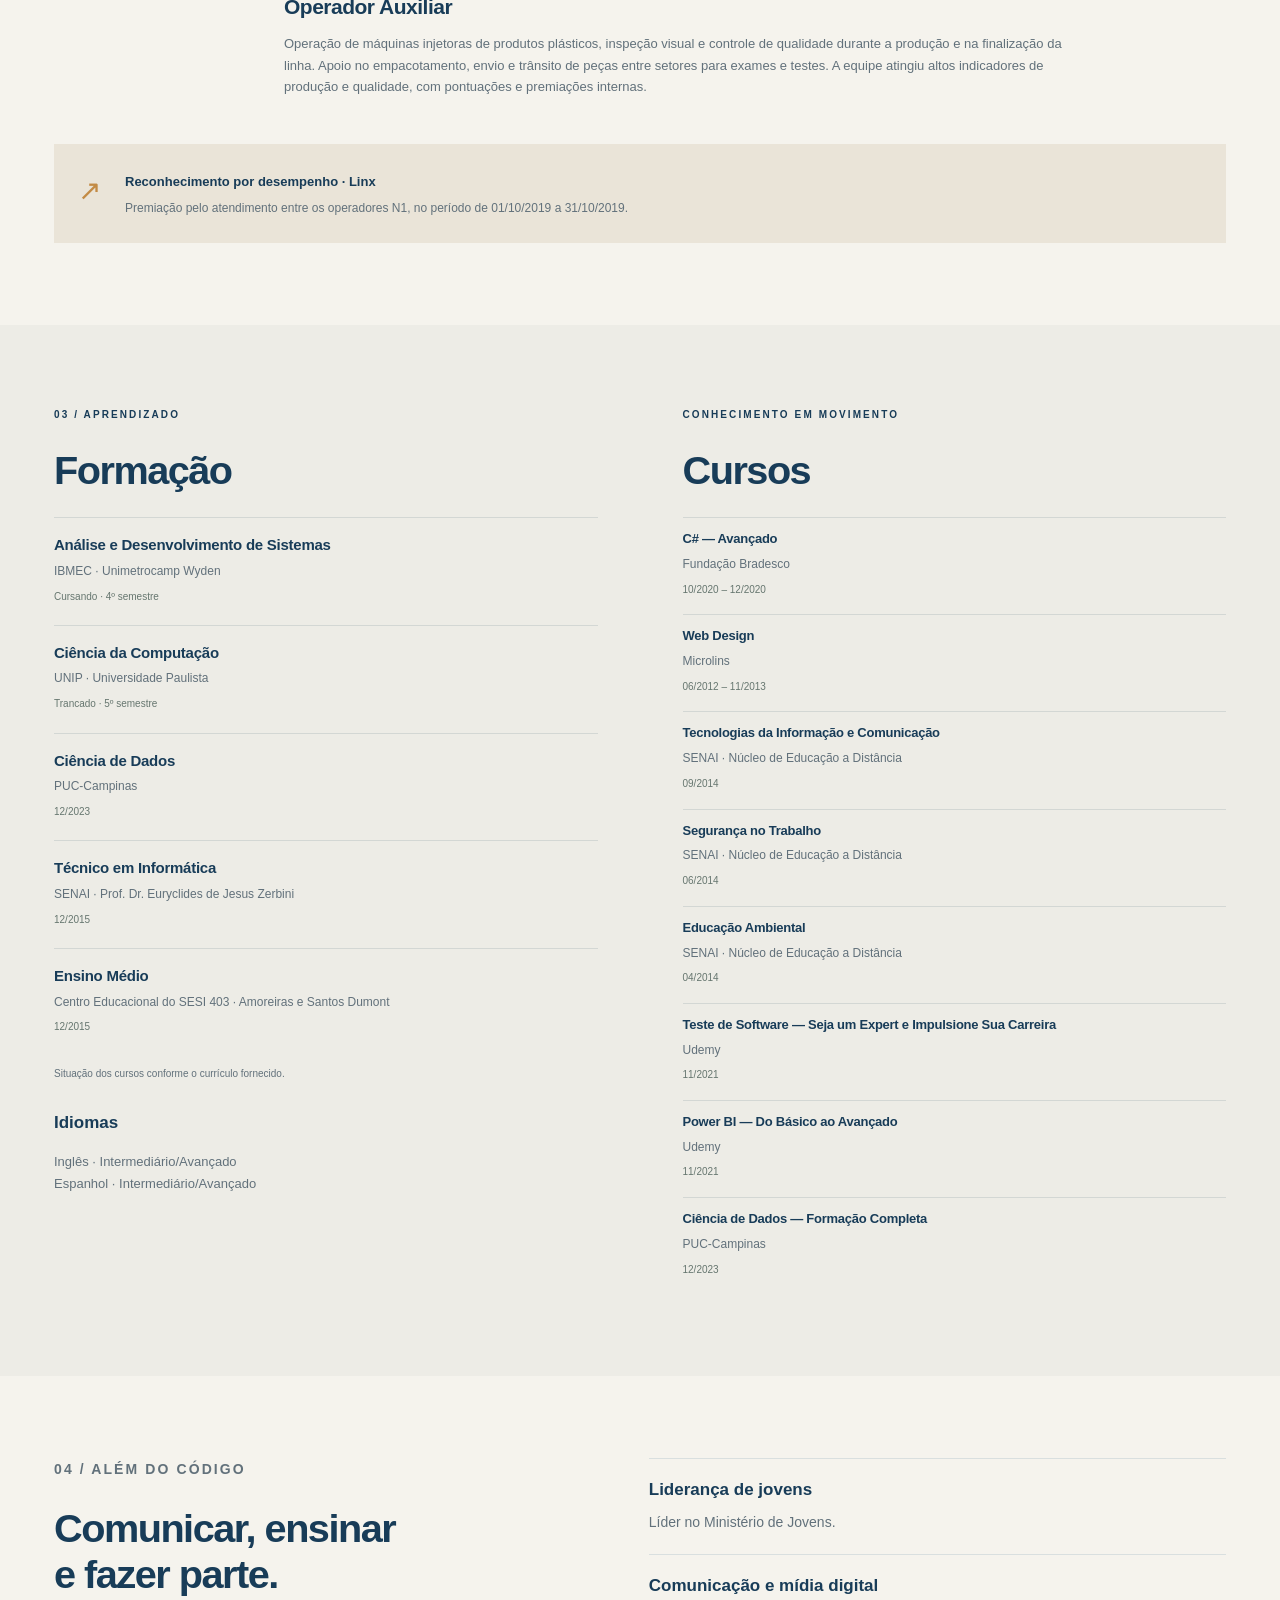
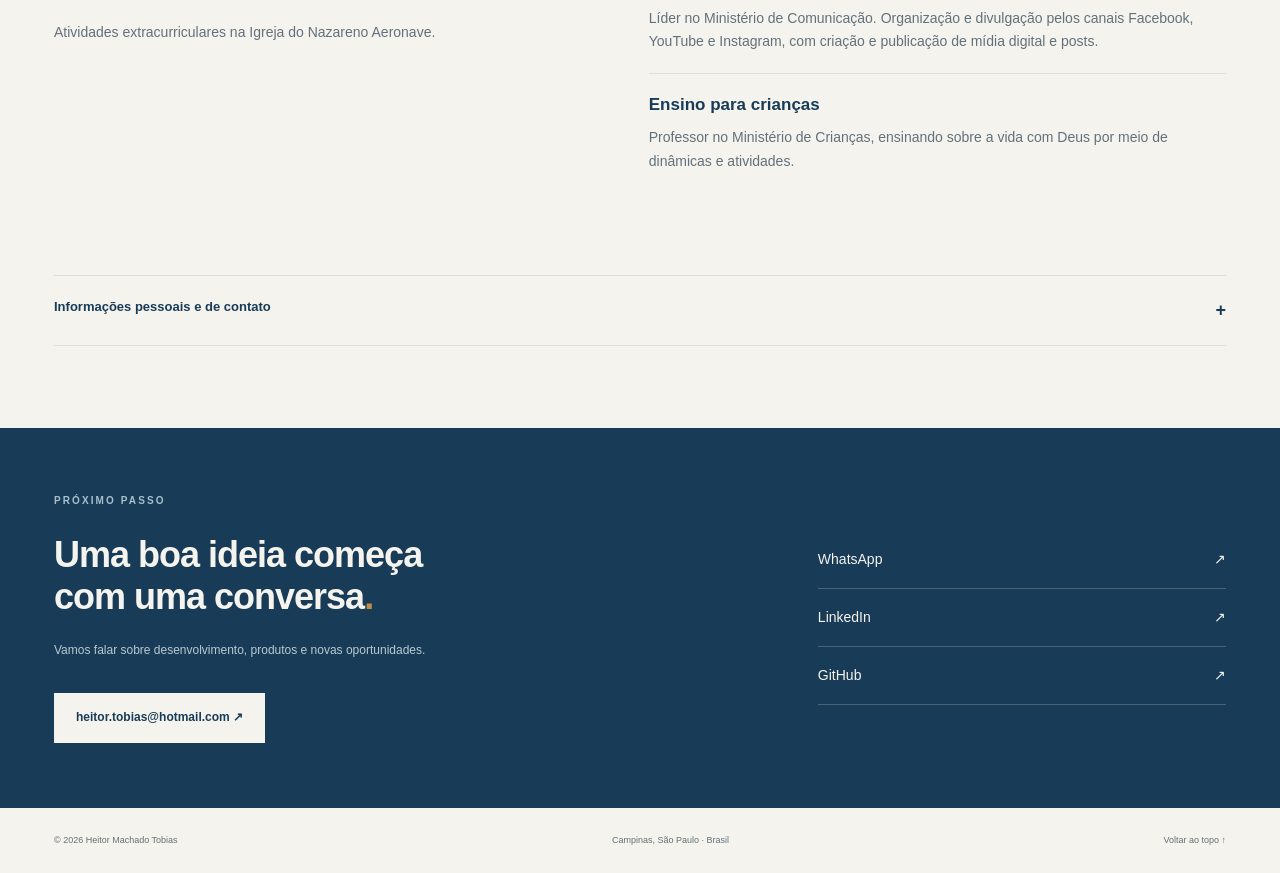
==== commit 5498913b: "Isola demonstração pública e atualiza experiência na EMS" ====
--- a/index.html
+++ b/index.html
@@ -1 +1 @@
-<!doctype html><html lang="pt-BR"><head><meta charset="utf-8"><meta name="viewport" content="width=device-width, initial-scale=1"><meta name="description" content="Portfólio de Heitor Machado Tobias: desenvolvimento Full Stack, experiência, formação e projetos. Campinas, São Paulo."><meta name="theme-color" content="#173c5b"><meta property="og:title" content="Heitor Machado Tobias | Desenvolvedor Full Stack"><meta property="og:description" content="Portfólio de Heitor Machado Tobias: desenvolvimento Full Stack, experiência, formação e projetos. Campinas, São Paulo."><meta property="og:type" content="website"><link rel="icon" href="favicon.svg" type="image/svg+xml"><title>Heitor Machado Tobias | Desenvolvedor Full Stack</title><link rel="stylesheet" href="styles.css"><script src="site.js" defer></script></head><body id="topo"><a class="skip" href="#conteudo">Pular para o conteúdo</a><header><a class="brand" href="index.html" aria-label="Heitor Tobias, início">ht<span>.</span></a><nav aria-label="Navegação principal"><a href="index.html">Sobre mim</a><a href="index.html#experiencia">Experiência</a><a href="projetos.html">Projetos <span>↗</span></a><a class="nav-contact" href="#contato">Vamos conversar <span>↗</span></a></nav></header><main id="conteudo"><section class="hero"><div class="hero-copy"><p class="eyebrow"><span class="dot"></span> DESENVOLVEDOR FULL STACK PLENO</p><h1>Heitor<br>Machado Tobias<span>.</span></h1><p class="hero-intro">Tecnologia com propósito.<br>Soluções que fazem parte do dia a dia.</p><p class="hero-detail">Do suporte ao desenvolvimento, uma trajetória construída entendendo pessoas, evoluindo sistemas e conectando ideias a produtos.</p><div class="actions"><a class="button" href="projetos.html">Conheça meus projetos ↗</a><a class="text-link" href="curriculo-heitor-tobias.pdf" download>Baixar currículo ↓</a></div><p class="location">◎ Campinas, São Paulo</p></div><div class="hero-art" aria-label="Áreas de atuação: frontend, backend e banco de dados"><div class="orbit"></div><div class="code-mark">&lt;ht /&gt;</div><div class="art-caption"><span>IDEIA → CÓDIGO → SOLUÇÃO</span><p>Construindo conexões.<br>Em cada camada.</p></div><span class="floating f1">C# / .NET</span><span class="floating f2">Angular / TypeScript</span><span class="floating f3">SQL / APIs</span><span class="art-number">01 / FULL STACK</span></div></section><div class="tech-ribbon"><span>C# & ASP.NET</span><span>Angular & TypeScript</span><span>SQL & Firebird</span><span>Flutter</span><span>Git & Scrum</span></div><section class="section about" id="sobre"><div><p class="eyebrow">01 / SOBRE MIM</p><h2>Entender o problema.<br>Construir a solução.</h2></div><div><p>Sou desenvolvedor Full Stack, com experiência em sistemas web, APIs, aplicações desktop e desenvolvimento mobile. Minha trajetória passa pela indústria, pelo atendimento ao cliente e por times de desenvolvimento, somando cerca de oito anos de atuação no mercado conforme o currículo.</p><p>Trabalho com C#, ASP.NET, Delphi, Angular, TypeScript e Flutter, além de análise e manutenção de bancos de dados relacionais. Tenho experiência com Git, revisão de código, testes de sistemas e sprints com Scrum.</p><p>Busco oportunidades como Desenvolvedor Full Stack, Desenvolvedor Full Stack Pleno ou Desenvolvedor.</p><div class="tags"><span>Desenvolvimento web</span><span>Integração de sistemas</span><span>APIs</span><span>Code review</span><span>Testes</span><span>Banco de dados</span></div></div></section><section class="featured section"><div class="feature-visual"><span class="eyebrow">PROJETO EM DESTAQUE</span><div class="finance-icon">$</div><p>Meu Financeiro<span>Finanças da família. Em um só lugar.</span></p><span class="mini-tag">Flutter + ASP.NET Core + PostgreSQL</span></div><div><p class="eyebrow">DA IDEIA AO PRODUTO</p><h2>Controle financeiro<br>com inteligência.</h2><p>Um aplicativo familiar com lançamentos por texto ou voz, orçamento por categoria, metas financeiras e um assistente para consultar o histórico.</p><a class="button" href="projetos.html#meu-financeiro">Explorar o projeto ↗</a></div></section><section class="section" id="experiencia"><div class="section-head"><div><p class="eyebrow">02 / TRAJETÓRIA</p><h2>Experiência que<br>se transforma em entrega.</h2></div><p>Da qualidade na produção<br>à qualidade no software.</p></div><article class="job"><p class="period">08/2024 — Atual</p><div><p class="company">DataNext <span>Soluções em Tecnologia</span></p><h3>Desenvolvedor Full Stack Pleno</h3><p>Atualizações e manutenção de sistema web para controle de procedimentos dentários. Manutenção de bancos de dados SQL e implementação e manutenção de APIs.</p></div></article><article class="job"><p class="period">08/2024 — 10/2024</p><div><p class="company">Asmontech Technologies <span></span></p><h3>Desenvolvedor Full Stack</h3><p>Atualizações e manutenção de sistema web de chamados com Angular e TypeScript. Banco de dados SQL, implementação e manutenção de APIs, desenvolvimento mobile com Flutter e tabelas e recursos dinâmicos com VBA.</p></div></article><article class="job"><p class="period">08/2023 — 08/2024</p><div><p class="company">DataNext <span>Soluções em Tecnologia</span></p><h3>Desenvolvedor Full Stack Pleno</h3><p>Atualizações e manutenção de sistema web para controle de procedimentos dentários, bancos de dados SQL e implementação e manutenção de APIs.</p></div></article><article class="job"><p class="period">03/2022 — 06/2023</p><div><p class="company">Função Sistema <span></span></p><h3>Desenvolvedor Full Stack Pleno</h3><p>Manutenção e evolução de sistema web MVC para gestão de clientes e intranet, servidores, bancos SQL e APIs. Integração entre sistemas da empresa com MultiProjetos. Entregas de downloads em massa e solicitações em grande escala, testadas, documentadas e aplicadas no cliente, melhorando a relação cliente–empresa e o uso das ferramentas.</p></div></article><article class="job"><p class="period">08/2021 — 03/2022</p><div><p class="company">Realiza Softwares <span></span></p><h3>Programador Júnior III</h3><p>Atualizações e manutenção de ERP para gestão de empresas e negócios. Homologação e implantação de frente de caixa. Manutenção de servidores e bancos SQL, Access e Firebird, além de implementação e manutenção de APIs. Entregas voltadas às necessidades dos clientes e à evolução do produto.</p></div></article><article class="job"><p class="period">02/2019 — 12/2020</p><div><p class="company">Linx Sistemas <span></span></p><h3>Suporte → Desenvolvimento</h3><p>Atuação como Analista Jr I de Suporte, Analista de Desenvolvimento Jr e Desenvolvedor. Atendimento N1 e resolução de dúvidas e problemas. Codificador principal em projeto piloto de uma equipe de quatro pessoas para resolver um problema recorrente e reduzir contatos com o suporte. Melhorias e funcionalidades em Delphi para desktop e C# com ASP.NET. A ferramenta cumpriu sua função e reduziu contatos no suporte.</p></div></article><article class="job"><p class="period">07/2016 — 10/2018</p><div><p class="company">Robert Bosch LTDA <span></span></p><h3>Operador Auxiliar</h3><p>Operação de máquinas injetoras de produtos plásticos, inspeção visual e controle de qualidade durante a produção e na finalização da linha. Apoio no empacotamento, envio e trânsito de peças entre setores para exames e testes. A equipe atingiu altos indicadores de produção e qualidade, com pontuações e premiações internas.</p></div></article><aside class="award"><span>↗</span><div><strong>Reconhecimento por desempenho · Linx</strong><p>Premiação pelo atendimento entre os operadores N1, no período de 01/10/2019 a 31/10/2019.</p></div></aside></section><section class="section education"><div><p class="eyebrow">03 / APRENDIZADO</p><h2>Formação</h2><ul class="records"><li><h3>Análise e Desenvolvimento de Sistemas</h3><p>IBMEC · Unimetrocamp Wyden</p><span>Cursando · 4º semestre</span></li><li><h3>Ciência da Computação</h3><p>UNIP · Universidade Paulista</p><span>Trancado · 5º semestre</span></li><li><h3>Ciência de Dados</h3><p>PUC-Campinas</p><span>12/2023</span></li><li><h3>Técnico em Informática</h3><p>SENAI · Prof. Dr. Euryclides de Jesus Zerbini</p><span>12/2015</span></li><li><h3>Ensino Médio</h3><p>Centro Educacional do SESI 403 · Amoreiras e Santos Dumont</p><span>12/2015</span></li></ul><p class="source-note">Situação dos cursos conforme o currículo fornecido.</p><h3 class="language-title">Idiomas</h3><p>Inglês · Intermediário/Avançado<br>Espanhol · Intermediário/Avançado</p></div><div><p class="eyebrow">CONHECIMENTO EM MOVIMENTO</p><h2>Cursos</h2><ul class="records compact"><li><h3>C# — Avançado</h3><p>Fundação Bradesco</p><span>10/2020 – 12/2020</span></li><li><h3>Web Design</h3><p>Microlins</p><span>06/2012 – 11/2013</span></li><li><h3>Tecnologias da Informação e Comunicação</h3><p>SENAI · Núcleo de Educação a Distância</p><span>09/2014</span></li><li><h3>Segurança no Trabalho</h3><p>SENAI · Núcleo de Educação a Distância</p><span>06/2014</span></li><li><h3>Educação Ambiental</h3><p>SENAI · Núcleo de Educação a Distância</p><span>04/2014</span></li><li><h3>Teste de Software — Seja um Expert e Impulsione Sua Carreira</h3><p>Udemy</p><span>11/2021</span></li><li><h3>Power BI — Do Básico ao Avançado</h3><p>Udemy</p><span>11/2021</span></li><li><h3>Ciência de Dados — Formação Completa</h3><p>PUC-Campinas</p><span>12/2023</span></li></ul></div></section><section class="section community"><div><p class="eyebrow">04 / ALÉM DO CÓDIGO</p><h2>Comunicar, ensinar<br>e fazer parte.</h2><p>Atividades extracurriculares na Igreja do Nazareno Aeronave.</p></div><div class="community-list"><article><h3>Liderança de jovens</h3><p>Líder no Ministério de Jovens.</p></article><article><h3>Comunicação e mídia digital</h3><p>Líder no Ministério de Comunicação. Organização e divulgação pelos canais Facebook, YouTube e Instagram, com criação e publicação de mídia digital e posts.</p></article><article><h3>Ensino para crianças</h3><p>Professor no Ministério de Crianças, ensinando sobre a vida com Deus por meio de dinâmicas e atividades.</p></article></div></section><section class="section profile"><details><summary>Informações pessoais e de contato <span>+</span></summary><div class="profile-grid"><p><strong>Nome completo</strong>Heitor Machado Tobias</p><p><strong>Nascimento</strong>25/03/1998</p><p><strong>Endereço</strong>Av. Coacyara, 1101 · Campinas, São Paulo</p><p><strong>Celular / WhatsApp</strong><a href="tel:+5519994448213">(19) 99444-8213</a></p><p><strong>E-mail</strong><a href="mailto:heitor.tobias@hotmail.com">heitor.tobias@hotmail.com</a></p></div></details></section></main><section class="contact" id="contato"><div><p class="eyebrow">PRÓXIMO PASSO</p><h2>Uma boa ideia começa<br>com uma conversa<span>.</span></h2><p>Vamos falar sobre desenvolvimento, produtos e novas oportunidades.</p><a class="button light" href="mailto:heitor.tobias@hotmail.com">heitor.tobias@hotmail.com ↗</a></div><div class="contact-links"><a href="https://wa.me/5519994448213" target="_blank" rel="noopener noreferrer">WhatsApp <span>↗</span></a><a href="https://www.linkedin.com/in/heitortobias/" target="_blank" rel="noopener noreferrer">LinkedIn <span>↗</span></a><a href="https://github.com/heitor2503" target="_blank" rel="noopener noreferrer">GitHub <span>↗</span></a></div></section><footer><span>© <span id="year">2026</span> Heitor Machado Tobias</span><span>Campinas, São Paulo · Brasil</span><a href="#topo">Voltar ao topo ↑</a></footer></body></html>+<!doctype html><html lang="pt-BR"><head><meta charset="utf-8"><meta name="viewport" content="width=device-width, initial-scale=1"><meta name="description" content="Portfólio de Heitor Machado Tobias: desenvolvimento Full Stack, experiência, formação e projetos. Campinas, São Paulo."><meta name="theme-color" content="#173c5b"><meta property="og:title" content="Heitor Machado Tobias | Desenvolvedor Full Stack"><meta property="og:description" content="Portfólio de Heitor Machado Tobias: desenvolvimento Full Stack, experiência, formação e projetos. Campinas, São Paulo."><meta property="og:type" content="website"><link rel="icon" href="favicon.svg" type="image/svg+xml"><title>Heitor Machado Tobias | Desenvolvedor Full Stack</title><link rel="stylesheet" href="styles.css"><script src="site.js" defer></script></head><body id="topo"><a class="skip" href="#conteudo">Pular para o conteúdo</a><header><a class="brand" href="index.html" aria-label="Heitor Tobias, início">ht<span>.</span></a><nav aria-label="Navegação principal"><a href="index.html">Sobre mim</a><a href="index.html#experiencia">Experiência</a><a href="projetos.html">Projetos <span>↗</span></a><a class="nav-contact" href="#contato">Vamos conversar <span>↗</span></a></nav></header><main id="conteudo"><section class="hero"><div class="hero-copy"><p class="eyebrow"><span class="dot"></span> DESENVOLVEDOR FULL STACK PLENO</p><h1>Heitor<br>Machado Tobias<span>.</span></h1><p class="hero-intro">Tecnologia com propósito.<br>Soluções que fazem parte do dia a dia.</p><p class="hero-detail">Do suporte ao desenvolvimento, uma trajetória construída entendendo pessoas, evoluindo sistemas e conectando ideias a produtos.</p><div class="actions"><a class="button" href="projetos.html">Conheça meus projetos ↗</a><a class="text-link" href="curriculo-heitor-tobias.pdf" download>Baixar currículo ↓</a></div><p class="location">◎ Campinas, São Paulo</p></div><div class="hero-art" aria-label="Áreas de atuação: frontend, backend e banco de dados"><div class="orbit"></div><div class="code-mark">&lt;ht /&gt;</div><div class="art-caption"><span>IDEIA → CÓDIGO → SOLUÇÃO</span><p>Construindo conexões.<br>Em cada camada.</p></div><span class="floating f1">C# / .NET</span><span class="floating f2">Angular / TypeScript</span><span class="floating f3">SQL / APIs</span><span class="art-number">01 / FULL STACK</span></div></section><div class="tech-ribbon"><span>C# & ASP.NET</span><span>Angular & TypeScript</span><span>SQL & Firebird</span><span>Flutter</span><span>Git & Scrum</span></div><section class="section about" id="sobre"><div><p class="eyebrow">01 / SOBRE MIM</p><h2>Entender o problema.<br>Construir a solução.</h2></div><div><p>Sou desenvolvedor Full Stack, com experiência em sistemas web, APIs, aplicações desktop e desenvolvimento mobile. Minha trajetória passa pela indústria, pelo atendimento ao cliente e por times de desenvolvimento, somando cerca de oito anos de atuação no mercado conforme o currículo.</p><p>Trabalho com C#, ASP.NET, Delphi, Angular, TypeScript e Flutter, além de análise e manutenção de bancos de dados relacionais. Tenho experiência com Git, revisão de código, testes de sistemas e sprints com Scrum.</p><p>Busco oportunidades como Desenvolvedor Full Stack, Desenvolvedor Full Stack Pleno ou Desenvolvedor.</p><div class="tags"><span>Desenvolvimento web</span><span>Integração de sistemas</span><span>APIs</span><span>Code review</span><span>Testes</span><span>Banco de dados</span></div></div></section><section class="featured section"><div class="feature-visual"><span class="eyebrow">PROJETO EM DESTAQUE</span><div class="finance-icon">$</div><p>Meu Financeiro<span>Finanças da família. Em um só lugar.</span></p><span class="mini-tag">Flutter + ASP.NET Core + PostgreSQL</span></div><div><p class="eyebrow">DA IDEIA AO PRODUTO</p><h2>Controle financeiro<br>com inteligência.</h2><p>Um aplicativo familiar com lançamentos por texto ou voz, orçamento por categoria, metas financeiras e um assistente para consultar o histórico.</p><a class="button" href="projetos.html#meu-financeiro">Explorar o projeto ↗</a></div></section><section class="section" id="experiencia"><div class="section-head"><div><p class="eyebrow">02 / TRAJETÓRIA</p><h2>Experiência que<br>se transforma em entrega.</h2></div><p>Da qualidade na produção<br>à qualidade no software.</p></div><article class="job"><p class="period">10/2024 — Atual</p><div><p class="company">EMS</p><h3>Desenvolvedor Full Stack</h3><p>Atuação na sustentação do projeto.</p></div></article><article class="job"><p class="period">08/2024 — 10/2024</p><div><p class="company">DataNext <span>Soluções em Tecnologia</span></p><h3>Desenvolvedor Full Stack Pleno</h3><p>Atualizações e manutenção de sistema web para controle de procedimentos dentários. Manutenção de bancos de dados SQL e implementação e manutenção de APIs.</p></div></article><article class="job"><p class="period">08/2024 — 10/2024</p><div><p class="company">Asmontech Technologies <span></span></p><h3>Desenvolvedor Full Stack</h3><p>Atualizações e manutenção de sistema web de chamados com Angular e TypeScript. Banco de dados SQL, implementação e manutenção de APIs, desenvolvimento mobile com Flutter e tabelas e recursos dinâmicos com VBA.</p></div></article><article class="job"><p class="period">08/2023 — 08/2024</p><div><p class="company">DataNext <span>Soluções em Tecnologia</span></p><h3>Desenvolvedor Full Stack Pleno</h3><p>Atualizações e manutenção de sistema web para controle de procedimentos dentários, bancos de dados SQL e implementação e manutenção de APIs.</p></div></article><article class="job"><p class="period">03/2022 — 06/2023</p><div><p class="company">Função Sistema <span></span></p><h3>Desenvolvedor Full Stack Pleno</h3><p>Manutenção e evolução de sistema web MVC para gestão de clientes e intranet, servidores, bancos SQL e APIs. Integração entre sistemas da empresa com MultiProjetos. Entregas de downloads em massa e solicitações em grande escala, testadas, documentadas e aplicadas no cliente, melhorando a relação cliente–empresa e o uso das ferramentas.</p></div></article><article class="job"><p class="period">08/2021 — 03/2022</p><div><p class="company">Realiza Softwares <span></span></p><h3>Programador Júnior III</h3><p>Atualizações e manutenção de ERP para gestão de empresas e negócios. Homologação e implantação de frente de caixa. Manutenção de servidores e bancos SQL, Access e Firebird, além de implementação e manutenção de APIs. Entregas voltadas às necessidades dos clientes e à evolução do produto.</p></div></article><article class="job"><p class="period">02/2019 — 12/2020</p><div><p class="company">Linx Sistemas <span></span></p><h3>Suporte → Desenvolvimento</h3><p>Atuação como Analista Jr I de Suporte, Analista de Desenvolvimento Jr e Desenvolvedor. Atendimento N1 e resolução de dúvidas e problemas. Codificador principal em projeto piloto de uma equipe de quatro pessoas para resolver um problema recorrente e reduzir contatos com o suporte. Melhorias e funcionalidades em Delphi para desktop e C# com ASP.NET. A ferramenta cumpriu sua função e reduziu contatos no suporte.</p></div></article><article class="job"><p class="period">07/2016 — 10/2018</p><div><p class="company">Robert Bosch LTDA <span></span></p><h3>Operador Auxiliar</h3><p>Operação de máquinas injetoras de produtos plásticos, inspeção visual e controle de qualidade durante a produção e na finalização da linha. Apoio no empacotamento, envio e trânsito de peças entre setores para exames e testes. A equipe atingiu altos indicadores de produção e qualidade, com pontuações e premiações internas.</p></div></article><aside class="award"><span>↗</span><div><strong>Reconhecimento por desempenho · Linx</strong><p>Premiação pelo atendimento entre os operadores N1, no período de 01/10/2019 a 31/10/2019.</p></div></aside></section><section class="section education"><div><p class="eyebrow">03 / APRENDIZADO</p><h2>Formação</h2><ul class="records"><li><h3>Análise e Desenvolvimento de Sistemas</h3><p>IBMEC · Unimetrocamp Wyden</p><span>Cursando · 4º semestre</span></li><li><h3>Ciência da Computação</h3><p>UNIP · Universidade Paulista</p><span>Trancado · 5º semestre</span></li><li><h3>Ciência de Dados</h3><p>PUC-Campinas</p><span>12/2023</span></li><li><h3>Técnico em Informática</h3><p>SENAI · Prof. Dr. Euryclides de Jesus Zerbini</p><span>12/2015</span></li><li><h3>Ensino Médio</h3><p>Centro Educacional do SESI 403 · Amoreiras e Santos Dumont</p><span>12/2015</span></li></ul><p class="source-note">Situação dos cursos conforme o currículo fornecido.</p><h3 class="language-title">Idiomas</h3><p>Inglês · Intermediário/Avançado<br>Espanhol · Intermediário/Avançado</p></div><div><p class="eyebrow">CONHECIMENTO EM MOVIMENTO</p><h2>Cursos</h2><ul class="records compact"><li><h3>C# — Avançado</h3><p>Fundação Bradesco</p><span>10/2020 – 12/2020</span></li><li><h3>Web Design</h3><p>Microlins</p><span>06/2012 – 11/2013</span></li><li><h3>Tecnologias da Informação e Comunicação</h3><p>SENAI · Núcleo de Educação a Distância</p><span>09/2014</span></li><li><h3>Segurança no Trabalho</h3><p>SENAI · Núcleo de Educação a Distância</p><span>06/2014</span></li><li><h3>Educação Ambiental</h3><p>SENAI · Núcleo de Educação a Distância</p><span>04/2014</span></li><li><h3>Teste de Software — Seja um Expert e Impulsione Sua Carreira</h3><p>Udemy</p><span>11/2021</span></li><li><h3>Power BI — Do Básico ao Avançado</h3><p>Udemy</p><span>11/2021</span></li><li><h3>Ciência de Dados — Formação Completa</h3><p>PUC-Campinas</p><span>12/2023</span></li></ul></div></section><section class="section community"><div><p class="eyebrow">04 / ALÉM DO CÓDIGO</p><h2>Comunicar, ensinar<br>e fazer parte.</h2><p>Atividades extracurriculares na Igreja do Nazareno Aeronave.</p></div><div class="community-list"><article><h3>Liderança de jovens</h3><p>Líder no Ministério de Jovens.</p></article><article><h3>Comunicação e mídia digital</h3><p>Líder no Ministério de Comunicação. Organização e divulgação pelos canais Facebook, YouTube e Instagram, com criação e publicação de mídia digital e posts.</p></article><article><h3>Ensino para crianças</h3><p>Professor no Ministério de Crianças, ensinando sobre a vida com Deus por meio de dinâmicas e atividades.</p></article></div></section><section class="section profile"><details><summary>Informações pessoais e de contato <span>+</span></summary><div class="profile-grid"><p><strong>Nome completo</strong>Heitor Machado Tobias</p><p><strong>Nascimento</strong>25/03/1998</p><p><strong>Endereço</strong>Av. Coacyara, 1101 · Campinas, São Paulo</p><p><strong>Celular / WhatsApp</strong><a href="tel:+5519994448213">(19) 99444-8213</a></p><p><strong>E-mail</strong><a href="mailto:heitor.tobias@hotmail.com">heitor.tobias@hotmail.com</a></p></div></details></section></main><section class="contact" id="contato"><div><p class="eyebrow">PRÓXIMO PASSO</p><h2>Uma boa ideia começa<br>com uma conversa<span>.</span></h2><p>Vamos falar sobre desenvolvimento, produtos e novas oportunidades.</p><a class="button light" href="mailto:heitor.tobias@hotmail.com">heitor.tobias@hotmail.com ↗</a></div><div class="contact-links"><a href="https://wa.me/5519994448213" target="_blank" rel="noopener noreferrer">WhatsApp <span>↗</span></a><a href="https://www.linkedin.com/in/heitortobias/" target="_blank" rel="noopener noreferrer">LinkedIn <span>↗</span></a><a href="https://github.com/heitor2503" target="_blank" rel="noopener noreferrer">GitHub <span>↗</span></a></div></section><footer><span>© <span id="year">2026</span> Heitor Machado Tobias</span><span>Campinas, São Paulo · Brasil</span><a href="#topo">Voltar ao topo ↑</a></footer></body></html>
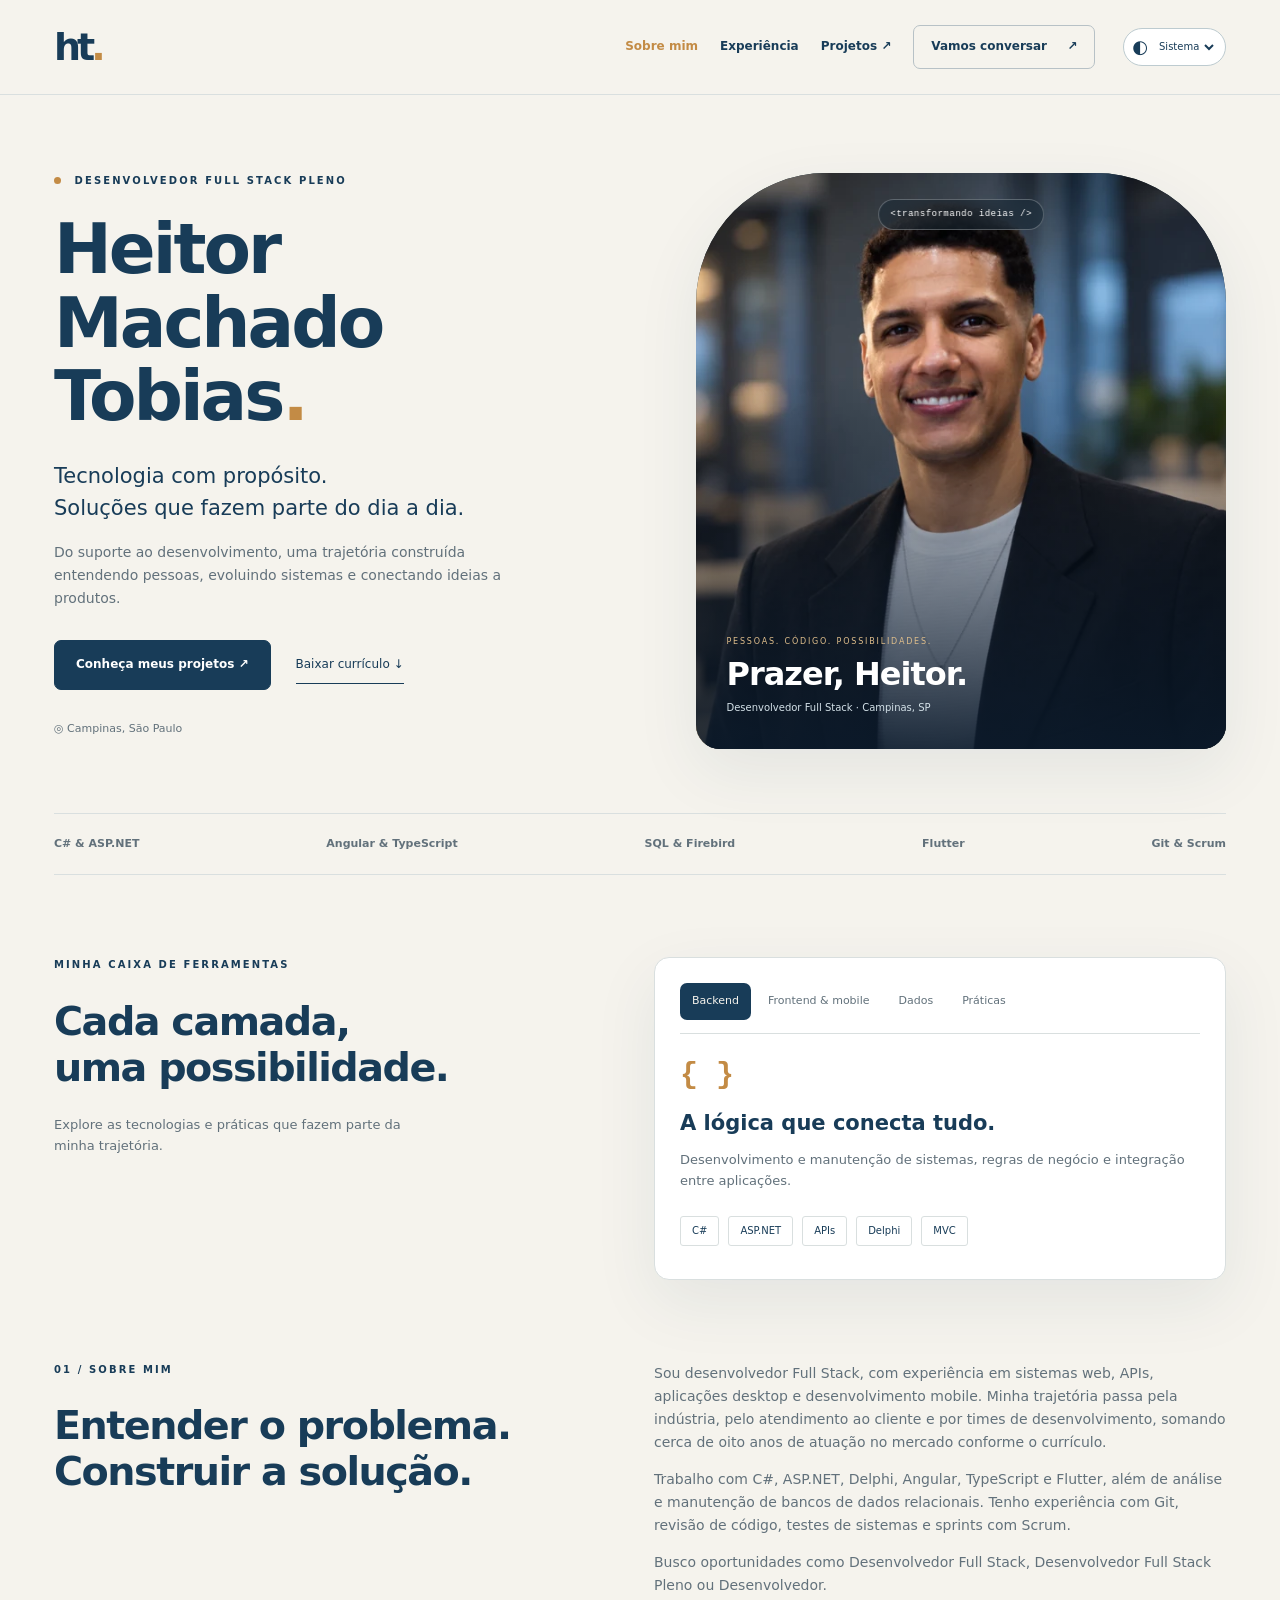
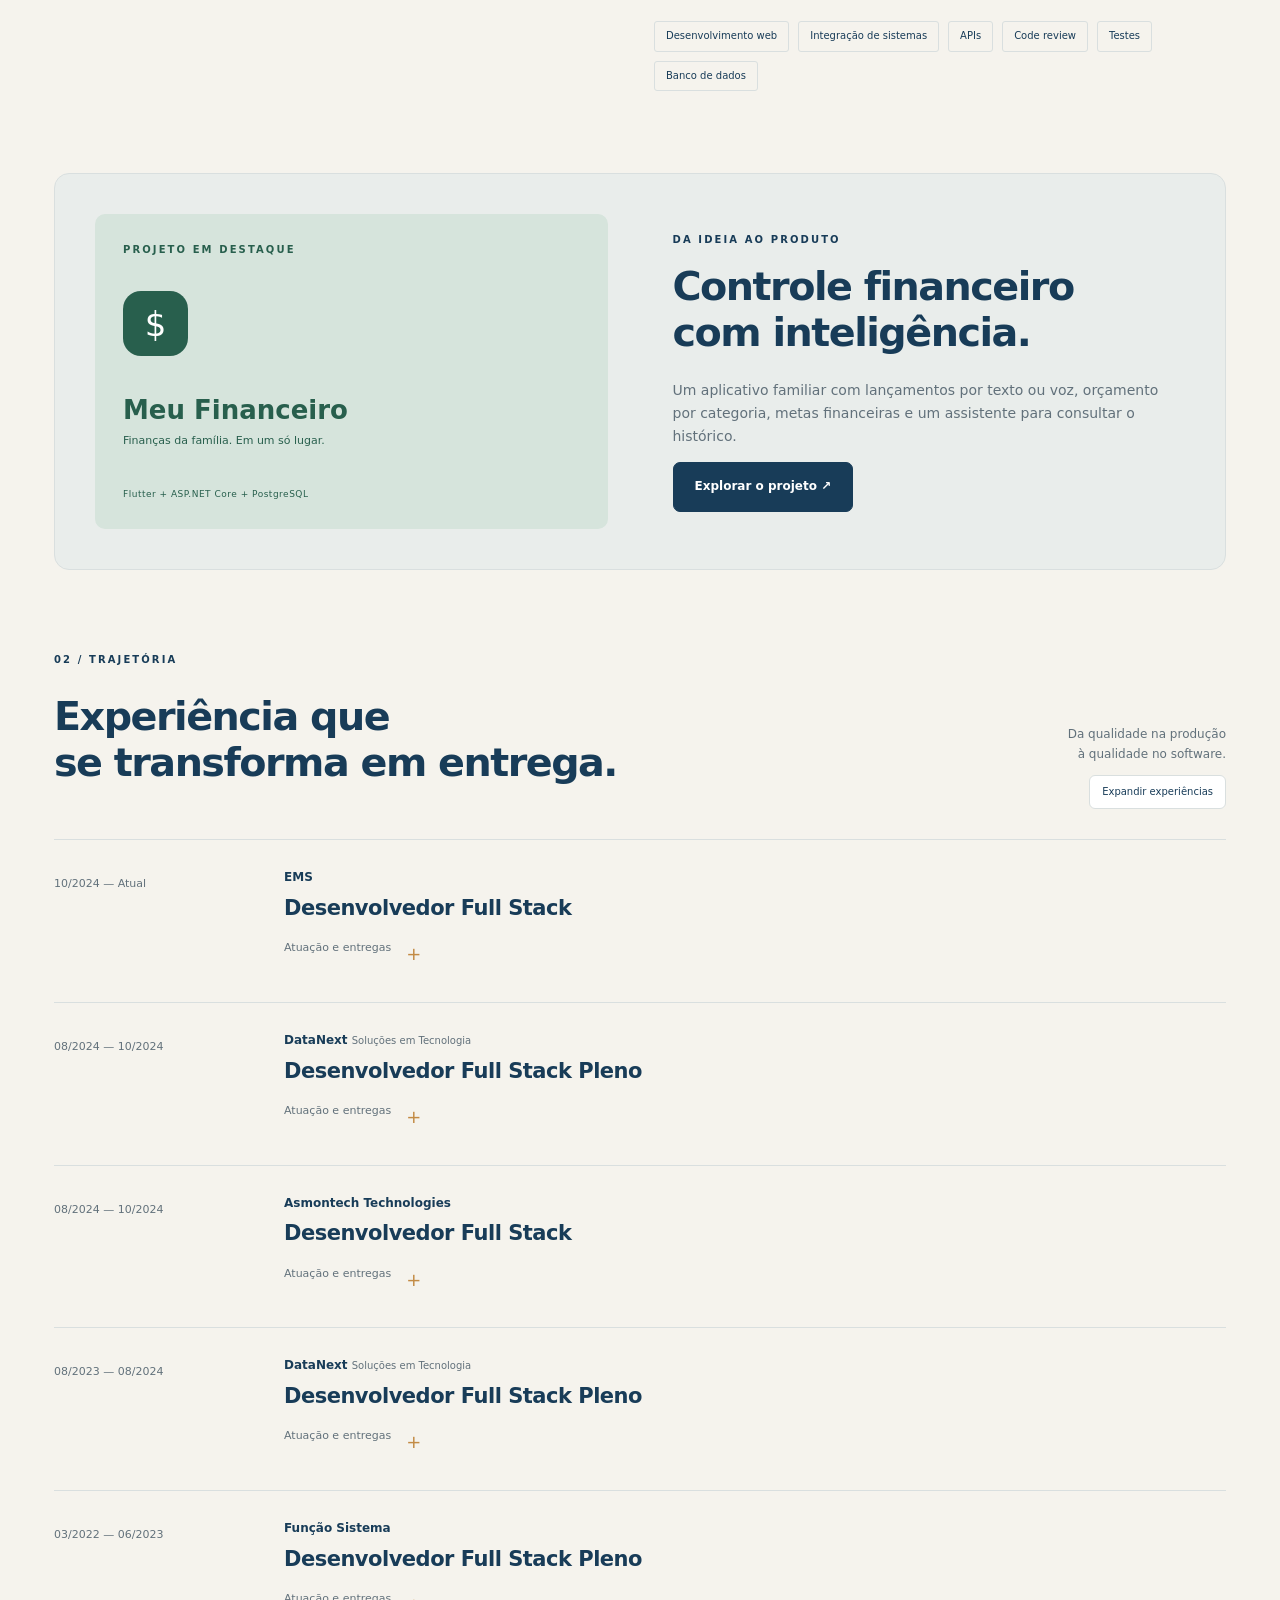
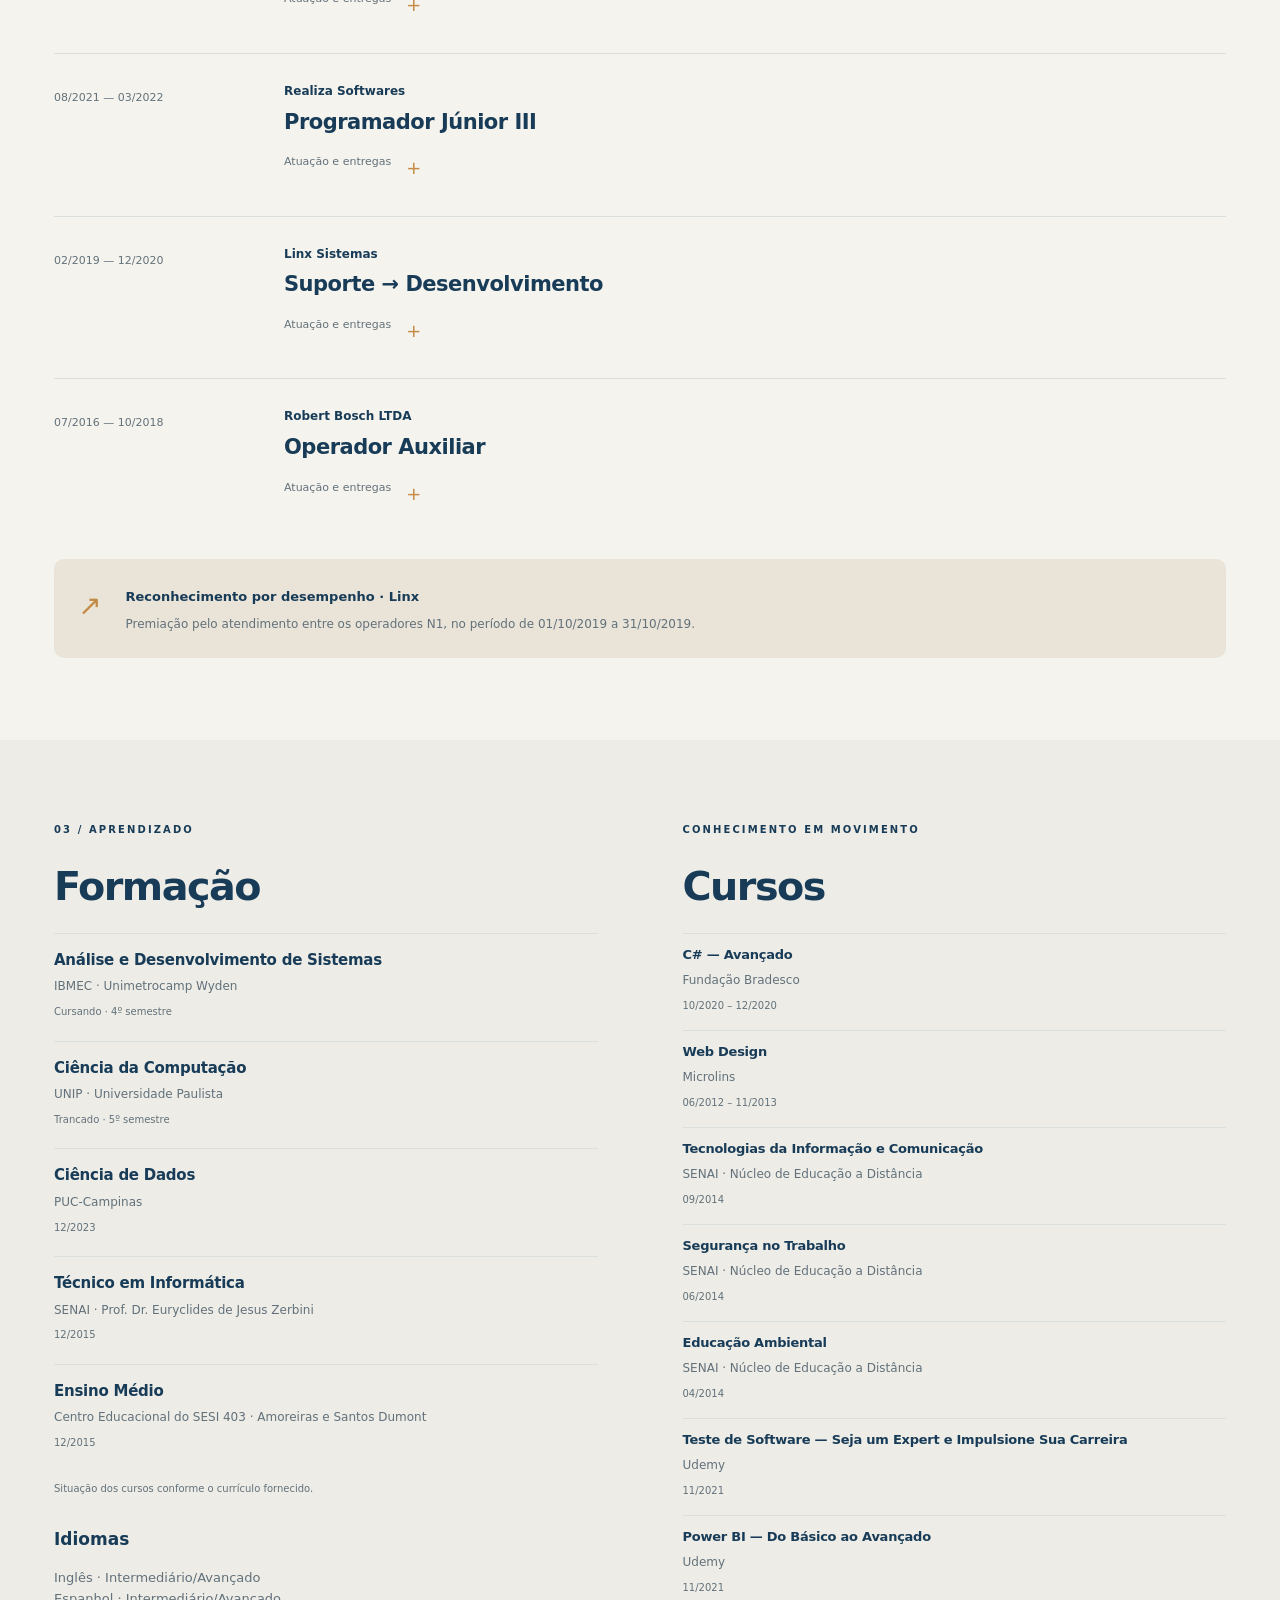
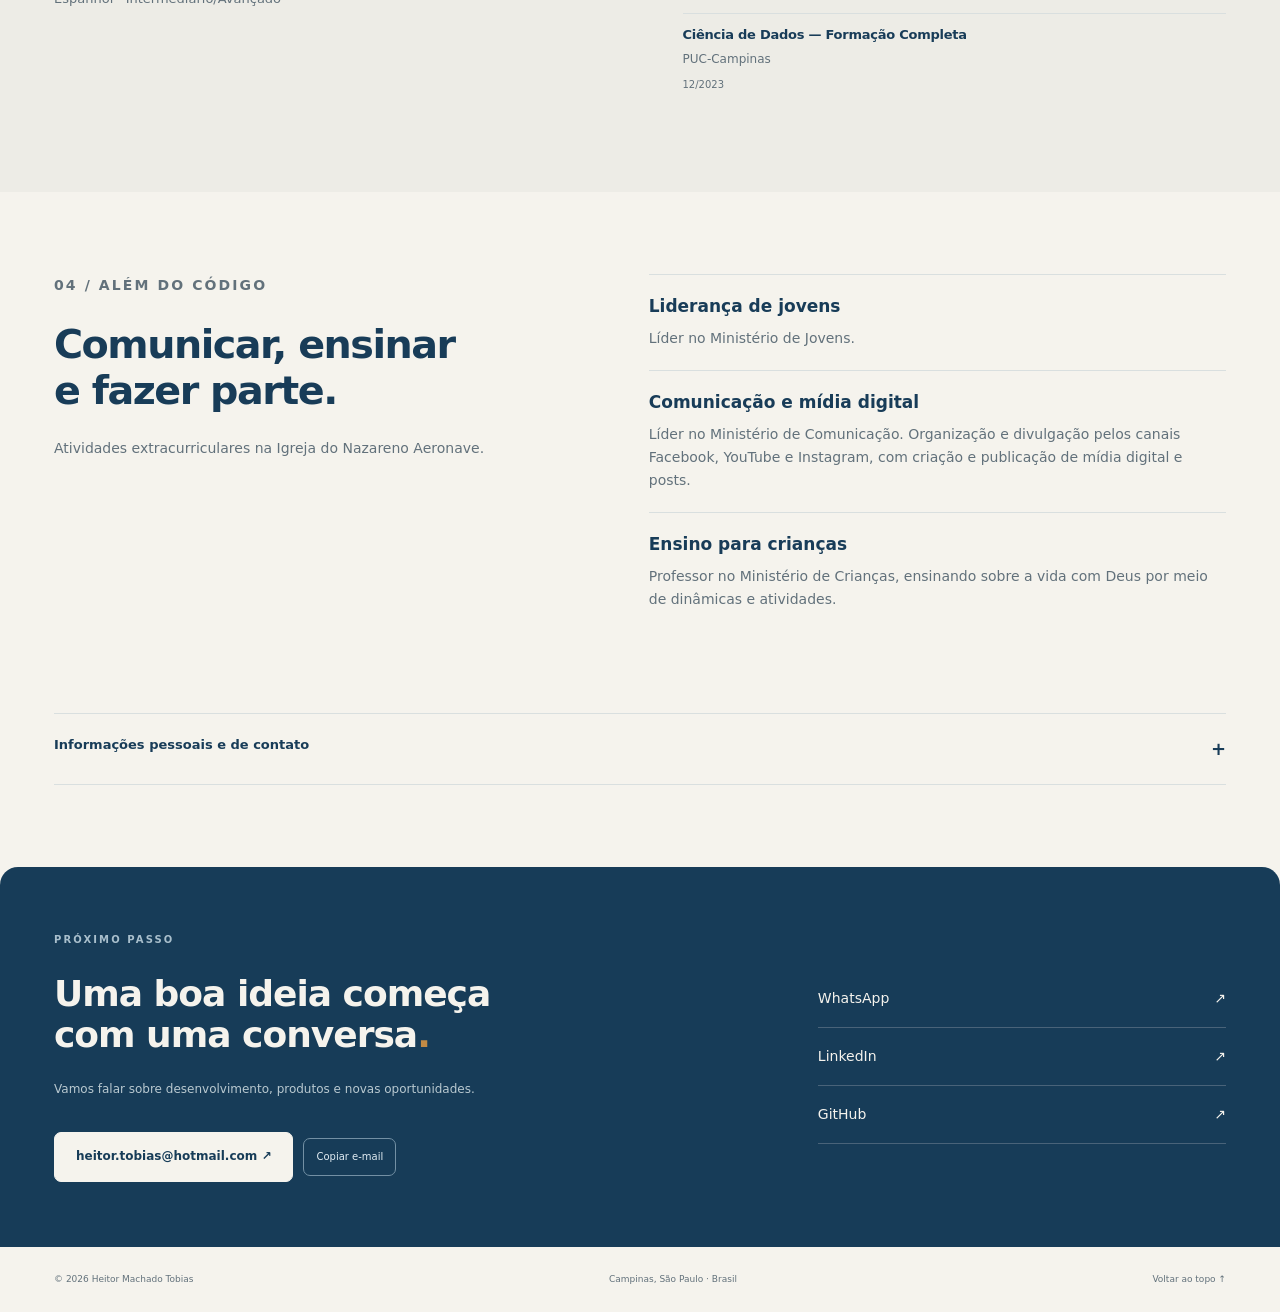
==== commit 2a423bfd: "Adiciona retrato, temas do sistema e interações no portfólio" ====
--- a/index.html
+++ b/index.html
@@ -1 +1 @@
-<!doctype html><html lang="pt-BR"><head><meta charset="utf-8"><meta name="viewport" content="width=device-width, initial-scale=1"><meta name="description" content="Portfólio de Heitor Machado Tobias: desenvolvimento Full Stack, experiência, formação e projetos. Campinas, São Paulo."><meta name="theme-color" content="#173c5b"><meta property="og:title" content="Heitor Machado Tobias | Desenvolvedor Full Stack"><meta property="og:description" content="Portfólio de Heitor Machado Tobias: desenvolvimento Full Stack, experiência, formação e projetos. Campinas, São Paulo."><meta property="og:type" content="website"><link rel="icon" href="favicon.svg" type="image/svg+xml"><title>Heitor Machado Tobias | Desenvolvedor Full Stack</title><link rel="stylesheet" href="styles.css"><script src="site.js" defer></script></head><body id="topo"><a class="skip" href="#conteudo">Pular para o conteúdo</a><header><a class="brand" href="index.html" aria-label="Heitor Tobias, início">ht<span>.</span></a><nav aria-label="Navegação principal"><a href="index.html">Sobre mim</a><a href="index.html#experiencia">Experiência</a><a href="projetos.html">Projetos <span>↗</span></a><a class="nav-contact" href="#contato">Vamos conversar <span>↗</span></a></nav></header><main id="conteudo"><section class="hero"><div class="hero-copy"><p class="eyebrow"><span class="dot"></span> DESENVOLVEDOR FULL STACK PLENO</p><h1>Heitor<br>Machado Tobias<span>.</span></h1><p class="hero-intro">Tecnologia com propósito.<br>Soluções que fazem parte do dia a dia.</p><p class="hero-detail">Do suporte ao desenvolvimento, uma trajetória construída entendendo pessoas, evoluindo sistemas e conectando ideias a produtos.</p><div class="actions"><a class="button" href="projetos.html">Conheça meus projetos ↗</a><a class="text-link" href="curriculo-heitor-tobias.pdf" download>Baixar currículo ↓</a></div><p class="location">◎ Campinas, São Paulo</p></div><div class="hero-art" aria-label="Áreas de atuação: frontend, backend e banco de dados"><div class="orbit"></div><div class="code-mark">&lt;ht /&gt;</div><div class="art-caption"><span>IDEIA → CÓDIGO → SOLUÇÃO</span><p>Construindo conexões.<br>Em cada camada.</p></div><span class="floating f1">C# / .NET</span><span class="floating f2">Angular / TypeScript</span><span class="floating f3">SQL / APIs</span><span class="art-number">01 / FULL STACK</span></div></section><div class="tech-ribbon"><span>C# & ASP.NET</span><span>Angular & TypeScript</span><span>SQL & Firebird</span><span>Flutter</span><span>Git & Scrum</span></div><section class="section about" id="sobre"><div><p class="eyebrow">01 / SOBRE MIM</p><h2>Entender o problema.<br>Construir a solução.</h2></div><div><p>Sou desenvolvedor Full Stack, com experiência em sistemas web, APIs, aplicações desktop e desenvolvimento mobile. Minha trajetória passa pela indústria, pelo atendimento ao cliente e por times de desenvolvimento, somando cerca de oito anos de atuação no mercado conforme o currículo.</p><p>Trabalho com C#, ASP.NET, Delphi, Angular, TypeScript e Flutter, além de análise e manutenção de bancos de dados relacionais. Tenho experiência com Git, revisão de código, testes de sistemas e sprints com Scrum.</p><p>Busco oportunidades como Desenvolvedor Full Stack, Desenvolvedor Full Stack Pleno ou Desenvolvedor.</p><div class="tags"><span>Desenvolvimento web</span><span>Integração de sistemas</span><span>APIs</span><span>Code review</span><span>Testes</span><span>Banco de dados</span></div></div></section><section class="featured section"><div class="feature-visual"><span class="eyebrow">PROJETO EM DESTAQUE</span><div class="finance-icon">$</div><p>Meu Financeiro<span>Finanças da família. Em um só lugar.</span></p><span class="mini-tag">Flutter + ASP.NET Core + PostgreSQL</span></div><div><p class="eyebrow">DA IDEIA AO PRODUTO</p><h2>Controle financeiro<br>com inteligência.</h2><p>Um aplicativo familiar com lançamentos por texto ou voz, orçamento por categoria, metas financeiras e um assistente para consultar o histórico.</p><a class="button" href="projetos.html#meu-financeiro">Explorar o projeto ↗</a></div></section><section class="section" id="experiencia"><div class="section-head"><div><p class="eyebrow">02 / TRAJETÓRIA</p><h2>Experiência que<br>se transforma em entrega.</h2></div><p>Da qualidade na produção<br>à qualidade no software.</p></div><article class="job"><p class="period">10/2024 — Atual</p><div><p class="company">EMS</p><h3>Desenvolvedor Full Stack</h3><p>Atuação na sustentação do projeto.</p></div></article><article class="job"><p class="period">08/2024 — 10/2024</p><div><p class="company">DataNext <span>Soluções em Tecnologia</span></p><h3>Desenvolvedor Full Stack Pleno</h3><p>Atualizações e manutenção de sistema web para controle de procedimentos dentários. Manutenção de bancos de dados SQL e implementação e manutenção de APIs.</p></div></article><article class="job"><p class="period">08/2024 — 10/2024</p><div><p class="company">Asmontech Technologies <span></span></p><h3>Desenvolvedor Full Stack</h3><p>Atualizações e manutenção de sistema web de chamados com Angular e TypeScript. Banco de dados SQL, implementação e manutenção de APIs, desenvolvimento mobile com Flutter e tabelas e recursos dinâmicos com VBA.</p></div></article><article class="job"><p class="period">08/2023 — 08/2024</p><div><p class="company">DataNext <span>Soluções em Tecnologia</span></p><h3>Desenvolvedor Full Stack Pleno</h3><p>Atualizações e manutenção de sistema web para controle de procedimentos dentários, bancos de dados SQL e implementação e manutenção de APIs.</p></div></article><article class="job"><p class="period">03/2022 — 06/2023</p><div><p class="company">Função Sistema <span></span></p><h3>Desenvolvedor Full Stack Pleno</h3><p>Manutenção e evolução de sistema web MVC para gestão de clientes e intranet, servidores, bancos SQL e APIs. Integração entre sistemas da empresa com MultiProjetos. Entregas de downloads em massa e solicitações em grande escala, testadas, documentadas e aplicadas no cliente, melhorando a relação cliente–empresa e o uso das ferramentas.</p></div></article><article class="job"><p class="period">08/2021 — 03/2022</p><div><p class="company">Realiza Softwares <span></span></p><h3>Programador Júnior III</h3><p>Atualizações e manutenção de ERP para gestão de empresas e negócios. Homologação e implantação de frente de caixa. Manutenção de servidores e bancos SQL, Access e Firebird, além de implementação e manutenção de APIs. Entregas voltadas às necessidades dos clientes e à evolução do produto.</p></div></article><article class="job"><p class="period">02/2019 — 12/2020</p><div><p class="company">Linx Sistemas <span></span></p><h3>Suporte → Desenvolvimento</h3><p>Atuação como Analista Jr I de Suporte, Analista de Desenvolvimento Jr e Desenvolvedor. Atendimento N1 e resolução de dúvidas e problemas. Codificador principal em projeto piloto de uma equipe de quatro pessoas para resolver um problema recorrente e reduzir contatos com o suporte. Melhorias e funcionalidades em Delphi para desktop e C# com ASP.NET. A ferramenta cumpriu sua função e reduziu contatos no suporte.</p></div></article><article class="job"><p class="period">07/2016 — 10/2018</p><div><p class="company">Robert Bosch LTDA <span></span></p><h3>Operador Auxiliar</h3><p>Operação de máquinas injetoras de produtos plásticos, inspeção visual e controle de qualidade durante a produção e na finalização da linha. Apoio no empacotamento, envio e trânsito de peças entre setores para exames e testes. A equipe atingiu altos indicadores de produção e qualidade, com pontuações e premiações internas.</p></div></article><aside class="award"><span>↗</span><div><strong>Reconhecimento por desempenho · Linx</strong><p>Premiação pelo atendimento entre os operadores N1, no período de 01/10/2019 a 31/10/2019.</p></div></aside></section><section class="section education"><div><p class="eyebrow">03 / APRENDIZADO</p><h2>Formação</h2><ul class="records"><li><h3>Análise e Desenvolvimento de Sistemas</h3><p>IBMEC · Unimetrocamp Wyden</p><span>Cursando · 4º semestre</span></li><li><h3>Ciência da Computação</h3><p>UNIP · Universidade Paulista</p><span>Trancado · 5º semestre</span></li><li><h3>Ciência de Dados</h3><p>PUC-Campinas</p><span>12/2023</span></li><li><h3>Técnico em Informática</h3><p>SENAI · Prof. Dr. Euryclides de Jesus Zerbini</p><span>12/2015</span></li><li><h3>Ensino Médio</h3><p>Centro Educacional do SESI 403 · Amoreiras e Santos Dumont</p><span>12/2015</span></li></ul><p class="source-note">Situação dos cursos conforme o currículo fornecido.</p><h3 class="language-title">Idiomas</h3><p>Inglês · Intermediário/Avançado<br>Espanhol · Intermediário/Avançado</p></div><div><p class="eyebrow">CONHECIMENTO EM MOVIMENTO</p><h2>Cursos</h2><ul class="records compact"><li><h3>C# — Avançado</h3><p>Fundação Bradesco</p><span>10/2020 – 12/2020</span></li><li><h3>Web Design</h3><p>Microlins</p><span>06/2012 – 11/2013</span></li><li><h3>Tecnologias da Informação e Comunicação</h3><p>SENAI · Núcleo de Educação a Distância</p><span>09/2014</span></li><li><h3>Segurança no Trabalho</h3><p>SENAI · Núcleo de Educação a Distância</p><span>06/2014</span></li><li><h3>Educação Ambiental</h3><p>SENAI · Núcleo de Educação a Distância</p><span>04/2014</span></li><li><h3>Teste de Software — Seja um Expert e Impulsione Sua Carreira</h3><p>Udemy</p><span>11/2021</span></li><li><h3>Power BI — Do Básico ao Avançado</h3><p>Udemy</p><span>11/2021</span></li><li><h3>Ciência de Dados — Formação Completa</h3><p>PUC-Campinas</p><span>12/2023</span></li></ul></div></section><section class="section community"><div><p class="eyebrow">04 / ALÉM DO CÓDIGO</p><h2>Comunicar, ensinar<br>e fazer parte.</h2><p>Atividades extracurriculares na Igreja do Nazareno Aeronave.</p></div><div class="community-list"><article><h3>Liderança de jovens</h3><p>Líder no Ministério de Jovens.</p></article><article><h3>Comunicação e mídia digital</h3><p>Líder no Ministério de Comunicação. Organização e divulgação pelos canais Facebook, YouTube e Instagram, com criação e publicação de mídia digital e posts.</p></article><article><h3>Ensino para crianças</h3><p>Professor no Ministério de Crianças, ensinando sobre a vida com Deus por meio de dinâmicas e atividades.</p></article></div></section><section class="section profile"><details><summary>Informações pessoais e de contato <span>+</span></summary><div class="profile-grid"><p><strong>Nome completo</strong>Heitor Machado Tobias</p><p><strong>Nascimento</strong>25/03/1998</p><p><strong>Endereço</strong>Av. Coacyara, 1101 · Campinas, São Paulo</p><p><strong>Celular / WhatsApp</strong><a href="tel:+5519994448213">(19) 99444-8213</a></p><p><strong>E-mail</strong><a href="mailto:heitor.tobias@hotmail.com">heitor.tobias@hotmail.com</a></p></div></details></section></main><section class="contact" id="contato"><div><p class="eyebrow">PRÓXIMO PASSO</p><h2>Uma boa ideia começa<br>com uma conversa<span>.</span></h2><p>Vamos falar sobre desenvolvimento, produtos e novas oportunidades.</p><a class="button light" href="mailto:heitor.tobias@hotmail.com">heitor.tobias@hotmail.com ↗</a></div><div class="contact-links"><a href="https://wa.me/5519994448213" target="_blank" rel="noopener noreferrer">WhatsApp <span>↗</span></a><a href="https://www.linkedin.com/in/heitortobias/" target="_blank" rel="noopener noreferrer">LinkedIn <span>↗</span></a><a href="https://github.com/heitor2503" target="_blank" rel="noopener noreferrer">GitHub <span>↗</span></a></div></section><footer><span>© <span id="year">2026</span> Heitor Machado Tobias</span><span>Campinas, São Paulo · Brasil</span><a href="#topo">Voltar ao topo ↑</a></footer></body></html>+<!doctype html><html lang="pt-BR"><head><meta charset="utf-8"><meta name="viewport" content="width=device-width, initial-scale=1"><meta name="color-scheme" content="light dark"><meta name="description" content="Portfólio de Heitor Machado Tobias: desenvolvimento Full Stack, experiência, formação e projetos. Campinas, São Paulo."><meta name="theme-color" content="#173c5b"><meta property="og:title" content="Heitor Machado Tobias | Desenvolvedor Full Stack"><meta property="og:description" content="Portfólio de Heitor Machado Tobias: desenvolvimento Full Stack, experiência, formação e projetos. Campinas, São Paulo."><meta property="og:type" content="website"><meta property="og:image" content="https://heitortobias.github.io/heitor-tobias-1120.webp"><link rel="icon" href="favicon.svg" type="image/svg+xml"><title>Heitor Machado Tobias | Desenvolvedor Full Stack</title><script src="theme.js"></script><link rel="stylesheet" href="theme.css"><link rel="stylesheet" href="styles.css"><script src="site.js" type="module"></script></head><body id="topo"><div class="reading-progress" aria-hidden="true"></div><a class="skip" href="#conteudo">Pular para o conteúdo</a><header><a class="brand" href="index.html" aria-label="Heitor Tobias, início">ht<span>.</span></a><div class="header-tools"><label class="theme-control"><span aria-hidden="true">◐</span><span class="sr-only">Tema de aparência</span><select aria-label="Tema de aparência" data-theme-select><option value="system">Sistema</option><option value="light">Claro</option><option value="dark">Escuro</option></select></label><button class="menu-toggle" type="button" aria-expanded="false" aria-controls="main-navigation">Menu <span aria-hidden="true">☰</span></button></div><nav id="main-navigation" aria-label="Navegação principal"><a href="index.html">Sobre mim</a><a href="index.html#experiencia">Experiência</a><a href="projetos.html">Projetos <span>↗</span></a><a class="nav-contact" href="#contato">Vamos conversar <span>↗</span></a></nav></header><main id="conteudo"><section class="hero"><div class="hero-copy"><p class="eyebrow"><span class="dot"></span> DESENVOLVEDOR FULL STACK PLENO</p><h1>Heitor<br>Machado Tobias<span>.</span></h1><p class="hero-intro">Tecnologia com propósito.<br>Soluções que fazem parte do dia a dia.</p><p class="hero-detail">Do suporte ao desenvolvimento, uma trajetória construída entendendo pessoas, evoluindo sistemas e conectando ideias a produtos.</p><div class="actions"><a class="button" href="projetos.html">Conheça meus projetos ↗</a><a class="text-link" href="curriculo-heitor-tobias.pdf" download>Baixar currículo ↓</a></div><p class="location">◎ Campinas, São Paulo</p></div><figure class="hero-portrait"><img src="heitor-tobias-1120.webp" srcset="heitor-tobias-640.webp 640w, heitor-tobias-1120.webp 1120w" sizes="(max-width:620px) calc(100vw - 40px), (max-width:900px) 43vw, 500px" width="1120" height="1120" alt="Retrato profissional de Heitor Machado Tobias" fetchpriority="high" decoding="async"><figcaption><span class="portrait-label">PESSOAS. CÓDIGO. POSSIBILIDADES.</span><strong>Prazer, Heitor.</strong><span>Desenvolvedor Full Stack · Campinas, SP</span></figcaption><span class="portrait-tag">&lt;transformando ideias /&gt;</span></figure></section><div class="tech-ribbon"><span>C# & ASP.NET</span><span>Angular & TypeScript</span><span>SQL & Firebird</span><span>Flutter</span><span>Git & Scrum</span></div><section class="section tech-explorer" id="tecnologias"><div><p class="eyebrow">MINHA CAIXA DE FERRAMENTAS</p><h2>Cada camada,<br>uma possibilidade.</h2><p>Explore as tecnologias e práticas que fazem parte da minha trajetória.</p></div><div class="tech-browser"><div class="tech-tabs" role="tablist" aria-label="Áreas de tecnologia"><button role="tab" id="tab-backend" aria-controls="technology-panel" aria-selected="true" data-tech="backend">Backend</button><button role="tab" id="tab-frontend" aria-controls="technology-panel" aria-selected="false" tabindex="-1" data-tech="frontend">Frontend & mobile</button><button role="tab" id="tab-data" aria-controls="technology-panel" aria-selected="false" tabindex="-1" data-tech="data">Dados</button><button role="tab" id="tab-workflow" aria-controls="technology-panel" aria-selected="false" tabindex="-1" data-tech="workflow">Práticas</button></div><div id="technology-panel" role="tabpanel" aria-labelledby="tab-backend" tabindex="0"><span class="tech-symbol" aria-hidden="true">{ }</span><h3 id="tech-heading">A lógica que conecta tudo.</h3><p id="tech-description">Desenvolvimento e manutenção de sistemas, regras de negócio e integração entre aplicações.</p><div class="tags" id="tech-tags"><span>C#</span><span>ASP.NET</span><span>APIs</span><span>Delphi</span><span>MVC</span></div></div></div></section><section class="section about" id="sobre"><div><p class="eyebrow">01 / SOBRE MIM</p><h2>Entender o problema.<br>Construir a solução.</h2></div><div><p>Sou desenvolvedor Full Stack, com experiência em sistemas web, APIs, aplicações desktop e desenvolvimento mobile. Minha trajetória passa pela indústria, pelo atendimento ao cliente e por times de desenvolvimento, somando cerca de oito anos de atuação no mercado conforme o currículo.</p><p>Trabalho com C#, ASP.NET, Delphi, Angular, TypeScript e Flutter, além de análise e manutenção de bancos de dados relacionais. Tenho experiência com Git, revisão de código, testes de sistemas e sprints com Scrum.</p><p>Busco oportunidades como Desenvolvedor Full Stack, Desenvolvedor Full Stack Pleno ou Desenvolvedor.</p><div class="tags"><span>Desenvolvimento web</span><span>Integração de sistemas</span><span>APIs</span><span>Code review</span><span>Testes</span><span>Banco de dados</span></div></div></section><section class="featured section"><div class="feature-visual"><span class="eyebrow">PROJETO EM DESTAQUE</span><div class="finance-icon">$</div><p>Meu Financeiro<span>Finanças da família. Em um só lugar.</span></p><span class="mini-tag">Flutter + ASP.NET Core + PostgreSQL</span></div><div><p class="eyebrow">DA IDEIA AO PRODUTO</p><h2>Controle financeiro<br>com inteligência.</h2><p>Um aplicativo familiar com lançamentos por texto ou voz, orçamento por categoria, metas financeiras e um assistente para consultar o histórico.</p><a class="button" href="projetos.html#meu-financeiro">Explorar o projeto ↗</a></div></section><section class="section" id="experiencia"><div class="section-head"><div><p class="eyebrow">02 / TRAJETÓRIA</p><h2>Experiência que<br>se transforma em entrega.</h2></div><div class="experience-tools"><p>Da qualidade na produção<br>à qualidade no software.</p><button type="button" class="outline-button" data-expand-experience aria-expanded="false">Expandir experiências</button></div></div><article class="job"><p class="period">10/2024 — Atual</p><div><p class="company">EMS</p><h3>Desenvolvedor Full Stack</h3><details class="job-details"><summary>Atuação e entregas <span aria-hidden="true">+</span></summary><p>Atuação na sustentação do projeto.</p></details></div></article><article class="job"><p class="period">08/2024 — 10/2024</p><div><p class="company">DataNext <span>Soluções em Tecnologia</span></p><h3>Desenvolvedor Full Stack Pleno</h3><details class="job-details"><summary>Atuação e entregas <span aria-hidden="true">+</span></summary><p>Atualizações e manutenção de sistema web para controle de procedimentos dentários. Manutenção de bancos de dados SQL e implementação e manutenção de APIs.</p></details></div></article><article class="job"><p class="period">08/2024 — 10/2024</p><div><p class="company">Asmontech Technologies <span></span></p><h3>Desenvolvedor Full Stack</h3><details class="job-details"><summary>Atuação e entregas <span aria-hidden="true">+</span></summary><p>Atualizações e manutenção de sistema web de chamados com Angular e TypeScript. Banco de dados SQL, implementação e manutenção de APIs, desenvolvimento mobile com Flutter e tabelas e recursos dinâmicos com VBA.</p></details></div></article><article class="job"><p class="period">08/2023 — 08/2024</p><div><p class="company">DataNext <span>Soluções em Tecnologia</span></p><h3>Desenvolvedor Full Stack Pleno</h3><details class="job-details"><summary>Atuação e entregas <span aria-hidden="true">+</span></summary><p>Atualizações e manutenção de sistema web para controle de procedimentos dentários, bancos de dados SQL e implementação e manutenção de APIs.</p></details></div></article><article class="job"><p class="period">03/2022 — 06/2023</p><div><p class="company">Função Sistema <span></span></p><h3>Desenvolvedor Full Stack Pleno</h3><details class="job-details"><summary>Atuação e entregas <span aria-hidden="true">+</span></summary><p>Manutenção e evolução de sistema web MVC para gestão de clientes e intranet, servidores, bancos SQL e APIs. Integração entre sistemas da empresa com MultiProjetos. Entregas de downloads em massa e solicitações em grande escala, testadas, documentadas e aplicadas no cliente, melhorando a relação cliente–empresa e o uso das ferramentas.</p></details></div></article><article class="job"><p class="period">08/2021 — 03/2022</p><div><p class="company">Realiza Softwares <span></span></p><h3>Programador Júnior III</h3><details class="job-details"><summary>Atuação e entregas <span aria-hidden="true">+</span></summary><p>Atualizações e manutenção de ERP para gestão de empresas e negócios. Homologação e implantação de frente de caixa. Manutenção de servidores e bancos SQL, Access e Firebird, além de implementação e manutenção de APIs. Entregas voltadas às necessidades dos clientes e à evolução do produto.</p></details></div></article><article class="job"><p class="period">02/2019 — 12/2020</p><div><p class="company">Linx Sistemas <span></span></p><h3>Suporte → Desenvolvimento</h3><details class="job-details"><summary>Atuação e entregas <span aria-hidden="true">+</span></summary><p>Atuação como Analista Jr I de Suporte, Analista de Desenvolvimento Jr e Desenvolvedor. Atendimento N1 e resolução de dúvidas e problemas. Codificador principal em projeto piloto de uma equipe de quatro pessoas para resolver um problema recorrente e reduzir contatos com o suporte. Melhorias e funcionalidades em Delphi para desktop e C# com ASP.NET. A ferramenta cumpriu sua função e reduziu contatos no suporte.</p></details></div></article><article class="job"><p class="period">07/2016 — 10/2018</p><div><p class="company">Robert Bosch LTDA <span></span></p><h3>Operador Auxiliar</h3><details class="job-details"><summary>Atuação e entregas <span aria-hidden="true">+</span></summary><p>Operação de máquinas injetoras de produtos plásticos, inspeção visual e controle de qualidade durante a produção e na finalização da linha. Apoio no empacotamento, envio e trânsito de peças entre setores para exames e testes. A equipe atingiu altos indicadores de produção e qualidade, com pontuações e premiações internas.</p></details></div></article><aside class="award"><span>↗</span><div><strong>Reconhecimento por desempenho · Linx</strong><p>Premiação pelo atendimento entre os operadores N1, no período de 01/10/2019 a 31/10/2019.</p></div></aside></section><section class="section education"><div><p class="eyebrow">03 / APRENDIZADO</p><h2>Formação</h2><ul class="records"><li><h3>Análise e Desenvolvimento de Sistemas</h3><p>IBMEC · Unimetrocamp Wyden</p><span>Cursando · 4º semestre</span></li><li><h3>Ciência da Computação</h3><p>UNIP · Universidade Paulista</p><span>Trancado · 5º semestre</span></li><li><h3>Ciência de Dados</h3><p>PUC-Campinas</p><span>12/2023</span></li><li><h3>Técnico em Informática</h3><p>SENAI · Prof. Dr. Euryclides de Jesus Zerbini</p><span>12/2015</span></li><li><h3>Ensino Médio</h3><p>Centro Educacional do SESI 403 · Amoreiras e Santos Dumont</p><span>12/2015</span></li></ul><p class="source-note">Situação dos cursos conforme o currículo fornecido.</p><h3 class="language-title">Idiomas</h3><p>Inglês · Intermediário/Avançado<br>Espanhol · Intermediário/Avançado</p></div><div><p class="eyebrow">CONHECIMENTO EM MOVIMENTO</p><h2>Cursos</h2><ul class="records compact"><li><h3>C# — Avançado</h3><p>Fundação Bradesco</p><span>10/2020 – 12/2020</span></li><li><h3>Web Design</h3><p>Microlins</p><span>06/2012 – 11/2013</span></li><li><h3>Tecnologias da Informação e Comunicação</h3><p>SENAI · Núcleo de Educação a Distância</p><span>09/2014</span></li><li><h3>Segurança no Trabalho</h3><p>SENAI · Núcleo de Educação a Distância</p><span>06/2014</span></li><li><h3>Educação Ambiental</h3><p>SENAI · Núcleo de Educação a Distância</p><span>04/2014</span></li><li><h3>Teste de Software — Seja um Expert e Impulsione Sua Carreira</h3><p>Udemy</p><span>11/2021</span></li><li><h3>Power BI — Do Básico ao Avançado</h3><p>Udemy</p><span>11/2021</span></li><li><h3>Ciência de Dados — Formação Completa</h3><p>PUC-Campinas</p><span>12/2023</span></li></ul></div></section><section class="section community"><div><p class="eyebrow">04 / ALÉM DO CÓDIGO</p><h2>Comunicar, ensinar<br>e fazer parte.</h2><p>Atividades extracurriculares na Igreja do Nazareno Aeronave.</p></div><div class="community-list"><article><h3>Liderança de jovens</h3><p>Líder no Ministério de Jovens.</p></article><article><h3>Comunicação e mídia digital</h3><p>Líder no Ministério de Comunicação. Organização e divulgação pelos canais Facebook, YouTube e Instagram, com criação e publicação de mídia digital e posts.</p></article><article><h3>Ensino para crianças</h3><p>Professor no Ministério de Crianças, ensinando sobre a vida com Deus por meio de dinâmicas e atividades.</p></article></div></section><section class="section profile"><details><summary>Informações pessoais e de contato <span>+</span></summary><div class="profile-grid"><p><strong>Nome completo</strong>Heitor Machado Tobias</p><p><strong>Nascimento</strong>25/03/1998</p><p><strong>Endereço</strong>Av. Coacyara, 1101 · Campinas, São Paulo</p><p><strong>Celular / WhatsApp</strong><a href="tel:+5519994448213">(19) 99444-8213</a></p><p><strong>E-mail</strong><a href="mailto:heitor.tobias@hotmail.com">heitor.tobias@hotmail.com</a></p></div></details></section></main><section class="contact" id="contato"><div><p class="eyebrow">PRÓXIMO PASSO</p><h2>Uma boa ideia começa<br>com uma conversa<span>.</span></h2><p>Vamos falar sobre desenvolvimento, produtos e novas oportunidades.</p><div class="email-actions"><a class="button light" href="mailto:heitor.tobias@hotmail.com">heitor.tobias@hotmail.com ↗</a><button class="copy-email" type="button" data-copy-email aria-label="Copiar e-mail de contato">Copiar e-mail</button><span class="copy-status" role="status" aria-live="polite"></span></div></div><div class="contact-links"><a href="https://wa.me/5519994448213" target="_blank" rel="noopener noreferrer">WhatsApp <span>↗</span></a><a href="https://www.linkedin.com/in/heitortobias/" target="_blank" rel="noopener noreferrer">LinkedIn <span>↗</span></a><a href="https://github.com/heitor2503" target="_blank" rel="noopener noreferrer">GitHub <span>↗</span></a></div></section><footer><span>© <span id="year">2026</span> Heitor Machado Tobias</span><span>Campinas, São Paulo · Brasil</span><a href="#topo">Voltar ao topo ↑</a></footer></body></html>
--- a/theme.css
+++ b/theme.css
@@ -0,0 +1,5 @@
+:root{color-scheme:light;--surface:#fff;--surface-soft:#e9edeb;--surface-alt:#edece6;--green-surface:#d6e4dc;--award-surface:#eae4d8;--control-bg:#fff;--control-ink:#183c58;--control-line:#bdcbd0;--shadow:0 22px 65px #173c5814}
+:root[data-theme="dark"]{color-scheme:dark;--paper:#101b25;--ink:#e2ecf3;--muted:#a5b7c4;--line:#304454;--blue:#a8d3eb;--gold:#e7b66b;--white:#1b2b38;--green:#a4d8bd;--surface:#182937;--surface-soft:#1a2e3b;--surface-alt:#142430;--green-surface:#1b3931;--award-surface:#342f25;--control-bg:#182937;--control-ink:#e2ecf3;--control-line:#465e6e;--shadow:0 22px 65px #0004}
+@media(prefers-color-scheme:dark){:root:not([data-theme]){color-scheme:dark;--paper:#101b25;--ink:#e2ecf3;--muted:#a5b7c4;--line:#304454;--blue:#a8d3eb;--gold:#e7b66b;--white:#1b2b38;--green:#a4d8bd;--surface:#182937;--surface-soft:#1a2e3b;--surface-alt:#142430;--green-surface:#1b3931;--award-surface:#342f25;--control-bg:#182937;--control-ink:#e2ecf3;--control-line:#465e6e;--shadow:0 22px 65px #0004}}
+.sr-only{position:absolute;width:1px;height:1px;margin:-1px;padding:0;overflow:hidden;clip:rect(0,0,0,0);white-space:nowrap;border:0}.theme-control{display:inline-flex;align-items:center;gap:6px;border:1px solid var(--control-line);border-radius:999px;padding:6px 10px;background:var(--control-bg);color:var(--control-ink);font-size:12px;line-height:1.4;margin:0;white-space:nowrap}.theme-control>span[aria-hidden]{font-size:18px;line-height:1}.theme-control select{display:inline-block;font:inherit;color:inherit;background:transparent;border:0;border-radius:5px;max-width:100px;width:auto;padding:4px 1px;cursor:pointer;min-height:26px}.theme-control option{color:var(--control-ink);background:var(--control-bg)}.theme-control:focus-within{outline:2px solid var(--gold,#b68547);outline-offset:3px}
+@media(prefers-reduced-motion:no-preference){@view-transition{navigation:auto}::view-transition-old(root),::view-transition-new(root){animation-duration:180ms}}
--- a/styles.css
+++ b/styles.css
@@ -1,3 +1,14 @@
-:root{--paper:#f5f3ed;--ink:#183c58;--muted:#62717b;--line:#d9dfdf;--blue:#265f80;--gold:#c38b45;--white:#fff;--green:#285f4d}*{box-sizing:border-box}html{scroll-behavior:smooth;scroll-padding-top:90px}body{margin:0;background:var(--paper);color:var(--ink);font-family:Arial,Helvetica,sans-serif;line-height:1.65}a{color:inherit;text-decoration:none}a:focus-visible,button:focus-visible,summary:focus-visible{outline:3px solid var(--gold);outline-offset:5px}header,main,footer,.contact{max-width:1280px;margin:auto}header{padding:25px 54px;display:flex;align-items:center;justify-content:space-between;border-bottom:1px solid var(--line)}.brand{font-size:38px;letter-spacing:-4px;font-weight:800;line-height:1}.brand span,h1>span,h2>span{color:var(--gold)}nav{display:flex;gap:30px;align-items:center;font-size:13px;font-weight:bold}nav a:hover,nav a[aria-current]{color:var(--gold)}.nav-contact{border:1px solid #b7c1c6;padding:11px 17px}.nav-contact span{margin-left:16px}.hero{padding:78px 54px 64px;display:grid;grid-template-columns:1.2fr 1fr;gap:54px;align-items:center}.eyebrow{font-size:10px;letter-spacing:2.1px;font-weight:700;margin:0 0 24px}.dot{width:7px;height:7px;display:inline-block;background:var(--gold);border-radius:50%;margin-right:8px}h1{font-size:clamp(48px,5.6vw,74px);line-height:1.06;letter-spacing:-3px;font-weight:700;margin:0 0 28px}h2{font-size:clamp(28px,3.1vw,42px);line-height:1.16;letter-spacing:-1.5px;font-weight:600;margin:0 0 24px}h3{line-height:1.3}.hero-intro{font-size:21px;line-height:1.5;margin-bottom:17px}.hero-detail{max-width:450px;color:var(--muted);font-size:14px}.actions{display:flex;align-items:center;gap:25px;margin:30px 0}.button{display:inline-flex;align-items:center;justify-content:center;gap:20px;padding:14px 21px;background:var(--ink);color:white;font-size:12px;font-weight:700;border:1px solid var(--ink);transition:background .2s}.button:hover{background:var(--blue)}.text-link{font-size:12px;border-bottom:1px solid var(--ink);padding:8px 0}.location{font-size:11px;color:var(--muted);margin-top:30px}.hero-art{height:480px;background:#dbe6e8;position:relative;overflow:hidden;background-image:linear-gradient(#cad9dc70 1px,transparent 1px),linear-gradient(90deg,#cad9dc70 1px,transparent 1px);background-size:30px 30px;border-radius:130px 130px 4px 4px}.orbit{position:absolute;border:1px solid #9fb8c1;border-radius:50%;width:340px;height:340px;top:45px;left:calc(50% - 170px)}.orbit:after{content:'';position:absolute;inset:35px;border:1px solid #adc3ca;border-radius:50%}.code-mark{position:absolute;left:50%;top:160px;transform:translateX(-50%) rotate(-8deg);font-size:64px;letter-spacing:-4px;background:var(--ink);color:var(--paper);padding:12px 30px;border-radius:18px;box-shadow:14px 18px 0 #c19a6555;white-space:nowrap}.floating{position:absolute;background:var(--paper);border:1px solid #c6d1d4;font-size:10px;letter-spacing:.5px;padding:9px 14px;box-shadow:0 6px 15px #173c5b0a}.f1{top:91px;left:30px;transform:rotate(-6deg)}.f2{top:275px;right:15px;transform:rotate(5deg)}.f3{top:312px;left:24px;transform:rotate(-5deg)}.art-caption{position:absolute;bottom:30px;left:35px}.art-caption span,.art-number{font-size:8px;letter-spacing:1.5px}.art-caption p{font-size:18px;line-height:1.35;margin:9px 0 0}.art-number{position:absolute;top:30px;right:28px;writing-mode:vertical-rl}.tech-ribbon{margin:0 54px;padding:21px 0;border-top:1px solid var(--line);border-bottom:1px solid var(--line);display:flex;justify-content:space-between;gap:20px;font-size:11px;font-weight:700;color:#6c7f8b}.section{padding:82px 54px}.about{display:grid;grid-template-columns:1fr 1.1fr;gap:80px}.about p:not(.eyebrow),.featured p:not(.eyebrow),.community p{font-size:14px;color:var(--muted)}.about p:first-child{margin-top:0}.tags{display:flex;gap:9px;flex-wrap:wrap;margin-top:24px}.tags span{border:1px solid #ced8db;padding:6px 11px;font-size:10px;border-radius:3px}.featured{background:#e9edeb;display:grid;grid-template-columns:1fr 1fr;gap:65px;align-items:center;margin:0 54px;padding:40px}.feature-visual{background:#d6e4dc;padding:28px;min-height:315px;color:var(--green);display:flex;flex-direction:column;justify-content:space-between}.feature-visual p{font-size:26px!important;color:var(--green)!important;font-weight:bold;line-height:1.3;margin:20px 0}.feature-visual p span{display:block;font-size:11px;font-weight:400;margin-top:6px}.finance-icon{font-size:34px;background:var(--green);color:#fff;border-radius:18px;width:65px;height:65px;display:grid;place-items:center}.mini-tag{font-size:9px;letter-spacing:.5px}.featured .eyebrow{margin-bottom:14px}.section-head{display:flex;justify-content:space-between;align-items:end;margin-bottom:30px}.section-head>p{color:var(--muted);font-size:12px;text-align:right}.job{display:grid;grid-template-columns:210px 1fr;border-top:1px solid var(--line);padding:28px 0;gap:20px}.period{font-size:11px;color:var(--muted);margin-top:7px}.company{font-size:12px;font-weight:bold;margin:0}.company span{color:var(--muted);font-size:10px;font-weight:normal}.job h3{font-size:21px;letter-spacing:-.5px;margin:7px 0 12px}.job div>p:last-child{font-size:13px;color:var(--muted);max-width:780px;margin-bottom:0}.award{display:flex;gap:24px;background:#eae4d8;padding:24px;margin-top:18px}.award>span{font-size:28px;color:var(--gold)}.award strong{font-size:13px}.award p{font-size:12px;color:var(--muted);margin:5px 0 0}.education{background:#edece6;display:grid;grid-template-columns:1fr 1fr;gap:85px}.records{list-style:none;margin:0;padding:0}.records li{border-top:1px solid #d3d7d4;padding:17px 0}.records h3{font-size:15px;letter-spacing:-.25px;margin:0 0 7px}.records p{font-size:12px;color:var(--muted);margin:0}.records li>span{font-size:10px;color:#66766f}.compact li{padding:13px 0}.compact h3{font-size:13px}.source-note{font-size:10px;color:var(--muted)}.language-title{font-size:17px;margin-top:30px}.language-title+p{font-size:13px;color:var(--muted)}.community{display:grid;grid-template-columns:1fr 1.1fr;gap:70px}.community-list article{border-top:1px solid var(--line);padding:20px 0}.community-list h3{font-size:17px;margin:0 0 10px}.community-list p{margin:0}.profile{padding-top:0}details{border-top:1px solid var(--line);border-bottom:1px solid var(--line);padding:20px 0}summary{cursor:pointer;font-size:13px;font-weight:bold;display:flex;justify-content:space-between;gap:20px}summary span{font-size:18px}.profile-grid{display:grid;grid-template-columns:repeat(3,1fr);gap:20px;padding-top:20px}.profile-grid p{font-size:12px;overflow-wrap:anywhere}.profile-grid strong{display:block;font-size:10px;color:var(--muted);margin-bottom:8px}.contact{background:var(--ink);color:var(--paper);padding:65px 54px;display:grid;grid-template-columns:1.7fr 1fr;gap:70px}.contact .eyebrow{color:#a9bfcc}.contact h2{font-size:36px;letter-spacing:-1px}.contact p:not(.eyebrow){font-size:12px;color:#b9c9d0}.light{background:var(--paper);color:var(--ink);border-color:var(--paper);margin-top:20px}.light:hover{background:#dbe6e8}.contact-links{display:flex;flex-direction:column;justify-content:center}.contact-links a{border-bottom:1px solid #496379;padding:17px 0;font-size:14px;display:flex;justify-content:space-between}footer{display:flex;gap:20px;justify-content:space-between;font-size:9px;color:var(--muted);padding:25px 54px}.skip{position:absolute;top:-70px;left:10px;padding:10px;background:var(--ink);color:white;z-index:20}.skip:focus{top:10px}.project-intro{padding-bottom:55px}.project-intro h1{font-size:64px}.project-intro>p:last-child{max-width:620px;color:var(--muted);font-size:15px}.project-title{display:flex;justify-content:space-between;gap:20px;align-items:center}.status{font-size:10px;border:1px solid #bad0c4;padding:5px 12px;border-radius:20px;color:var(--green);white-space:nowrap}.project-main{padding-top:0}.project-surface{background:#e6ece7;padding:40px}.project-grid{display:grid;grid-template-columns:1fr 1fr;gap:40px;margin:35px 0}.project-grid p,.project-grid li{font-size:13px;color:var(--muted)}.project-grid ul{padding-left:18px}.project-grid li{margin:9px 0}.demo{width:100%;background:#183c58;aspect-ratio:16/9;border-radius:8px;display:block}.demo-note{font-size:11px;color:var(--muted)}.project-cards{display:grid;grid-template-columns:1fr 1fr;gap:22px}.repo-card{border:1px solid var(--line);padding:28px;display:flex;flex-direction:column}.repo-card h3{font-size:23px;margin:15px 0}.repo-card p{font-size:13px;color:var(--muted);flex:1}.repo-card a{font-size:12px;font-weight:bold;margin-top:20px}.project-note{font-size:12px;color:var(--muted);margin-top:25px}.screen{aspect-ratio:16/10;background:white;border:1px solid #cad6d1;border-radius:9px;overflow:hidden}.screen-bar{background:#285f4d;color:white;font-size:13px;padding:15px 22px}.screen-content{padding:22px}.screen-content p{margin:0 0 14px;font-size:11px;color:#66746e}.mock-values{display:grid;grid-template-columns:1fr 1fr;gap:14px}.mock-values div{border:1px solid #dce7df;padding:16px;font-size:10px;color:#5a6e60}.mock-values strong{display:block;font-size:20px;color:#285f4d;margin-top:5px}.mock-chart{display:flex;align-items:end;gap:14px;height:100px;margin-top:20px;border-bottom:1px solid #dbe5de}.mock-chart i{flex:1;background:#79a18d;border-radius:4px 4px 0 0}.mock-chart i:nth-child(2n){background:#c7d8aa}
-@media(min-width:1440px){header,main,footer,.contact{max-width:1360px}.hero{padding-top:90px;padding-bottom:80px}.hero-art{height:510px}}@media(max-width:900px){header{padding:22px 28px}nav{gap:18px;font-size:11px}.hero{padding:55px 28px;gap:28px}.hero-art{height:430px}.hero h1{font-size:54px}.hero-intro{font-size:18px}.actions{flex-wrap:wrap;gap:12px}.tech-ribbon{margin:0 28px;flex-wrap:wrap;justify-content:center}.section{padding:60px 28px}.featured{margin:0 28px;padding:28px;gap:28px}.about,.education,.community{gap:38px}.job{grid-template-columns:150px 1fr}.contact{padding:55px 28px;gap:35px}.contact h2{font-size:30px}.contact .button{font-size:11px;padding:12px}footer{padding:24px 28px}.project-surface{padding:26px}.project-grid{gap:25px}.profile{padding-top:0}.project-main{padding-top:0}}@media(max-width:620px){header{padding:20px;align-items:flex-start;gap:15px}.brand{font-size:34px}nav{gap:12px;flex-wrap:wrap;justify-content:flex-end;font-size:10px;max-width:280px}.nav-contact{padding:4px 9px}.nav-contact span{margin-left:4px}.hero{padding:44px 20px;grid-template-columns:1fr;gap:35px}.hero h1{font-size:55px;letter-spacing:-2.5px}.eyebrow{font-size:9px;letter-spacing:1.6px}.hero-intro{font-size:20px}.hero-art{height:400px;border-radius:100px 100px 3px 3px}.code-mark{top:130px}.f2{top:240px}.f3{top:275px}.orbit{top:20px}.art-caption{bottom:24px}.location{margin-bottom:0}.tech-ribbon{margin:0 20px;gap:12px 20px;font-size:9px}.section{padding:49px 20px}.about,.education,.community,.featured,.project-grid,.contact{grid-template-columns:1fr;gap:28px}h2{font-size:32px}.featured{margin:0 20px;padding:22px}.feature-visual{min-height:270px}.section-head{display:block}.section-head>p{text-align:left}.job{grid-template-columns:1fr;gap:5px;padding:24px 0}.period{margin:0 0 5px}.job h3{font-size:20px}.company span{display:block}.award{padding:19px;gap:13px}.education{gap:38px}.profile{padding-top:0}.profile-grid{grid-template-columns:1fr 1fr;gap:12px}.contact{padding:45px 20px}.contact h2{font-size:30px}.contact .button{max-width:100%;overflow-wrap:anywhere}footer{padding:22px 20px;flex-wrap:wrap;gap:9px 20px;font-size:9px}footer>a{margin-left:auto}.project-intro h1{font-size:48px}.project-main{padding-top:0}.project-surface{padding:20px}.project-title{align-items:flex-start;flex-direction:column;gap:5px}.project-title h2{margin-bottom:5px}.project-cards{grid-template-columns:1fr}.project-grid{gap:20px}.mock-values strong{font-size:17px}.screen-content{padding:15px}.screen-bar{padding:11px 15px}.mock-chart{height:70px;margin-top:12px}.mock-values div{padding:10px}}
+:root{--paper:#f5f3ed;--ink:#183c58;--muted:#62717b;--line:#d9dfdf;--blue:#265f80;--gold:#c38b45;--white:#fff;--green:#285f4d}*{box-sizing:border-box}html{scroll-behavior:smooth;scroll-padding-top:90px}body{margin:0;background:var(--paper);color:var(--ink);font-family:Arial,Helvetica,sans-serif;line-height:1.65}a{color:inherit;text-decoration:none}a:focus-visible,button:focus-visible,summary:focus-visible{outline:3px solid var(--gold);outline-offset:5px}header,main,footer,.contact{max-width:1280px;margin:auto}header{padding:25px 54px;display:flex;align-items:center;justify-content:space-between;border-bottom:1px solid var(--line)}.brand{font-size:38px;letter-spacing:-4px;font-weight:800;line-height:1}.brand span,h1>span,h2>span{color:var(--gold)}nav{display:flex;gap:30px;align-items:center;font-size:13px;font-weight:bold}nav a:hover,nav a[aria-current]{color:var(--gold)}.nav-contact{border:1px solid #b7c1c6;padding:11px 17px}.nav-contact span{margin-left:16px}.hero{padding:78px 54px 64px;display:grid;grid-template-columns:1.2fr 1fr;gap:54px;align-items:center}.eyebrow{font-size:10px;letter-spacing:2.1px;font-weight:700;margin:0 0 24px}.dot{width:7px;height:7px;display:inline-block;background:var(--gold);border-radius:50%;margin-right:8px}h1{font-size:clamp(48px,5.6vw,74px);line-height:1.06;letter-spacing:-3px;font-weight:700;margin:0 0 28px}h2{font-size:clamp(28px,3.1vw,42px);line-height:1.16;letter-spacing:-1.5px;font-weight:600;margin:0 0 24px}h3{line-height:1.3}.hero-intro{font-size:21px;line-height:1.5;margin-bottom:17px}.hero-detail{max-width:450px;color:var(--muted);font-size:14px}.actions{display:flex;align-items:center;gap:25px;margin:30px 0}.button{display:inline-flex;align-items:center;justify-content:center;gap:20px;padding:14px 21px;background:var(--ink);color:white;font-size:12px;font-weight:700;border:1px solid var(--ink);transition:background .2s}.button:hover{background:var(--blue)}.text-link{font-size:12px;border-bottom:1px solid var(--ink);padding:8px 0}.location{font-size:11px;color:var(--muted);margin-top:30px}.hero-art{height:480px;background:#dbe6e8;position:relative;overflow:hidden;background-image:linear-gradient(#cad9dc70 1px,transparent 1px),linear-gradient(90deg,#cad9dc70 1px,transparent 1px);background-size:30px 30px;border-radius:130px 130px 4px 4px}.orbit{position:absolute;border:1px solid #9fb8c1;border-radius:50%;width:340px;height:340px;top:45px;left:calc(50% - 170px)}.orbit:after{content:'';position:absolute;inset:35px;border:1px solid #adc3ca;border-radius:50%}.code-mark{position:absolute;left:50%;top:160px;transform:translateX(-50%) rotate(-8deg);font-size:64px;letter-spacing:-4px;background:var(--ink);color:var(--paper);padding:12px 30px;border-radius:18px;box-shadow:14px 18px 0 #c19a6555;white-space:nowrap}.floating{position:absolute;background:var(--paper);border:1px solid #c6d1d4;font-size:10px;letter-spacing:.5px;padding:9px 14px;box-shadow:0 6px 15px #173c5b0a}.f1{top:91px;left:30px;transform:rotate(-6deg)}.f2{top:275px;right:15px;transform:rotate(5deg)}.f3{top:312px;left:24px;transform:rotate(-5deg)}.art-caption{position:absolute;bottom:30px;left:35px}.art-caption span,.art-number{font-size:8px;letter-spacing:1.5px}.art-caption p{font-size:18px;line-height:1.35;margin:9px 0 0}.art-number{position:absolute;top:30px;right:28px;writing-mode:vertical-rl}.tech-ribbon{margin:0 54px;padding:21px 0;border-top:1px solid var(--line);border-bottom:1px solid var(--line);display:flex;justify-content:space-between;gap:20px;font-size:11px;font-weight:700;color:#6c7f8b}.section{padding:82px 54px}.about{display:grid;grid-template-columns:1fr 1.1fr;gap:80px}.about p:not(.eyebrow),.featured p:not(.eyebrow),.community p{font-size:14px;color:var(--muted)}.about p:first-child{margin-top:0}.tags{display:flex;gap:9px;flex-wrap:wrap;margin-top:24px}.tags span{border:1px solid #ced8db;padding:6px 11px;font-size:10px;border-radius:3px}.featured{background:#e9edeb;display:grid;grid-template-columns:1fr 1fr;gap:65px;align-items:center;margin:0 54px;padding:40px}.feature-visual{background:#d6e4dc;padding:28px;min-height:315px;color:var(--green);display:flex;flex-direction:column;justify-content:space-between}.feature-visual p{font-size:26px!important;color:var(--green)!important;font-weight:bold;line-height:1.3;margin:20px 0}.feature-visual p span{display:block;font-size:11px;font-weight:400;margin-top:6px}.finance-icon{font-size:34px;background:var(--green);color:#fff;border-radius:18px;width:65px;height:65px;display:grid;place-items:center}.mini-tag{font-size:9px;letter-spacing:.5px}.featured .eyebrow{margin-bottom:14px}.section-head{display:flex;justify-content:space-between;align-items:end;margin-bottom:30px}.section-head>p{color:var(--muted);font-size:12px;text-align:right}.job{display:grid;grid-template-columns:210px 1fr;border-top:1px solid var(--line);padding:28px 0;gap:20px}.period{font-size:11px;color:var(--muted);margin-top:7px}.company{font-size:12px;font-weight:bold;margin:0}.company span{color:var(--muted);font-size:10px;font-weight:normal}.job h3{font-size:21px;letter-spacing:-.5px;margin:7px 0 12px}.job div>p:last-child{font-size:13px;color:var(--muted);max-width:780px;margin-bottom:0}.award{display:flex;gap:24px;background:#eae4d8;padding:24px;margin-top:18px}.award>span{font-size:28px;color:var(--gold)}.award strong{font-size:13px}.award p{font-size:12px;color:var(--muted);margin:5px 0 0}.education{background:#edece6;display:grid;grid-template-columns:1fr 1fr;gap:85px}.records{list-style:none;margin:0;padding:0}.records li{border-top:1px solid #d3d7d4;padding:17px 0}.records h3{font-size:15px;letter-spacing:-.25px;margin:0 0 7px}.records p{font-size:12px;color:var(--muted);margin:0}.records li>span{font-size:10px;color:#66766f}.compact li{padding:13px 0}.compact h3{font-size:13px}.source-note{font-size:10px;color:var(--muted)}.language-title{font-size:17px;margin-top:30px}.language-title+p{font-size:13px;color:var(--muted)}.community{display:grid;grid-template-columns:1fr 1.1fr;gap:70px}.community-list article{border-top:1px solid var(--line);padding:20px 0}.community-list h3{font-size:17px;margin:0 0 10px}.community-list p{margin:0}.profile{padding-top:0}details{border-top:1px solid var(--line);border-bottom:1px solid var(--line);padding:20px 0}summary{cursor:pointer;font-size:13px;font-weight:bold;display:flex;justify-content:space-between;gap:20px}summary span{font-size:18px}.profile-grid{display:grid;grid-template-columns:repeat(3,1fr);gap:20px;padding-top:20px}.profile-grid p{font-size:12px;overflow-wrap:anywhere}.profile-grid strong{display:block;font-size:10px;color:var(--muted);margin-bottom:8px}.contact{background:var(--ink);color:var(--paper);padding:65px 54px;display:grid;grid-template-columns:1.7fr 1fr;gap:70px}.contact .eyebrow{color:#a9bfcc}.contact h2{font-size:36px;letter-spacing:-1px}.contact p:not(.eyebrow){font-size:12px;color:#b9c9d0}.light{background:var(--paper);color:var(--ink);border-color:var(--paper);margin-top:20px}.light:hover{background:#dbe6e8}.contact-links{display:flex;flex-direction:column;justify-content:center}.contact-links a{border-bottom:1px solid #496379;padding:17px 0;font-size:14px;display:flex;justify-content:space-between}footer{display:flex;gap:20px;justify-content:space-between;font-size:9px;color:var(--muted);padding:25px 54px}.skip{position:absolute;top:-70px;left:10px;padding:10px;background:var(--ink);color:white;z-index:20}.skip:focus{top:10px}.project-intro{padding-bottom:55px}.project-intro h1{font-size:64px}.project-intro>p:last-child{max-width:620px;color:var(--muted);font-size:15px}.project-title{display:flex;justify-content:space-between;gap:20px;align-items:center}.status{font-size:10px;border:1px solid #bad0c4;padding:5px 12px;border-radius:20px;color:var(--green);white-space:nowrap}.project-main{padding-top:0}.project-surface{background:#e6ece7;padding:40px}.project-grid{display:grid;grid-template-columns:1fr 1fr;gap:40px;margin:35px 0}.project-grid p,.project-grid li{font-size:13px;color:var(--muted)}.project-grid ul{padding-left:18px}.project-grid li{margin:9px 0}.demo{width:100%;background:#183c58;aspect-ratio:16/9;border-radius:8px;display:block}.demo-note{font-size:11px;color:var(--muted)}.project-cards{display:grid;grid-template-columns:1fr 1fr;gap:22px}.repo-card{border:1px solid var(--line);padding:28px;display:flex;flex-direction:column}.repo-card h3{font-size:23px;margin:15px 0}.repo-card p{font-size:13px;color:var(--muted);flex:1}.repo-card a{font-size:12px;font-weight:bold;margin-top:20px}.project-note{font-size:12px;color:var(--muted);margin-top:25px}.screen{aspect-ratio:16/10;background:white;border:1px solid #cad6d1;border-radius:9px;overflow:hidden}.screen-bar{background:#285f4d;color:white;font-size:13px;padding:15px 22px}.screen-content{padding:22px}.screen-content p{margin:0 0 14px;font-size:11px;color:#66746e}.mock-values{display:grid;grid-template-columns:1fr 1fr;gap:14px}.mock-values div{border:1px solid #dce7df;padding:16px;font-size:10px;color:#5a6e60}.mock-values strong{display:block;font-size:20px;color:#285f4d;margin-top:5px}.mock-chart{display:flex;align-items:end;gap:14px;height:100px;margin-top:20px;border-bottom:1px solid #dbe5de}.mock-chart i{flex:1;background:#79a18d;border-radius:4px 4px 0 0}.mock-chart i:nth-child(2n){background:#c7d8aa}
+@media(min-width:1440px){header,main,footer,.contact{max-width:1360px}.hero{padding-top:90px;padding-bottom:80px}.hero-art{height:510px}}@media(max-width:900px){header{padding:22px 28px}nav{gap:18px;font-size:11px}.hero{padding:55px 28px;gap:28px}.hero-art{height:430px}.hero h1{font-size:54px}.hero-intro{font-size:18px}.actions{flex-wrap:wrap;gap:12px}.tech-ribbon{margin:0 28px;flex-wrap:wrap;justify-content:center}.section{padding:60px 28px}.featured{margin:0 28px;padding:28px;gap:28px}.about,.education,.community{gap:38px}.job{grid-template-columns:150px 1fr}.contact{padding:55px 28px;gap:35px}.contact h2{font-size:30px}.contact .button{font-size:11px;padding:12px}footer{padding:24px 28px}.project-surface{padding:26px}.project-grid{gap:25px}.profile{padding-top:0}.project-main{padding-top:0}}@media(max-width:620px){header{padding:20px;align-items:flex-start;gap:15px}.brand{font-size:34px}nav{gap:12px;flex-wrap:wrap;justify-content:flex-end;font-size:10px;max-width:280px}.nav-contact{padding:4px 9px}.nav-contact span{margin-left:4px}.hero{padding:44px 20px;grid-template-columns:1fr;gap:35px}.hero h1{font-size:55px;letter-spacing:-2.5px}.eyebrow{font-size:9px;letter-spacing:1.6px}.hero-intro{font-size:20px}.hero-art{height:400px;border-radius:100px 100px 3px 3px}.code-mark{top:130px}.f2{top:240px}.f3{top:275px}.orbit{top:20px}.art-caption{bottom:24px}.location{margin-bottom:0}.tech-ribbon{margin:0 20px;gap:12px 20px;font-size:9px}.section{padding:49px 20px}.about,.education,.community,.featured,.project-grid,.contact{grid-template-columns:1fr;gap:28px}h2{font-size:32px}.featured{margin:0 20px;padding:22px}.feature-visual{min-height:270px}.section-head{display:block}.section-head>p{text-align:left}.job{grid-template-columns:1fr;gap:5px;padding:24px 0}.period{margin:0 0 5px}.job h3{font-size:20px}.company span{display:block}.award{padding:19px;gap:13px}.education{gap:38px}.profile{padding-top:0}.profile-grid{grid-template-columns:1fr 1fr;gap:12px}.contact{padding:45px 20px}.contact h2{font-size:30px}.contact .button{max-width:100%;overflow-wrap:anywhere}footer{padding:22px 20px;flex-wrap:wrap;gap:9px 20px;font-size:9px}footer>a{margin-left:auto}.project-intro h1{font-size:48px}.project-main{padding-top:0}.project-surface{padding:20px}.project-title{align-items:flex-start;flex-direction:column;gap:5px}.project-title h2{margin-bottom:5px}.project-cards{grid-template-columns:1fr}.project-grid{gap:20px}.mock-values strong{font-size:17px}.screen-content{padding:15px}.screen-bar{padding:11px 15px}.mock-chart{height:70px;margin-top:12px}.mock-values div{padding:10px}}
 @media(prefers-reduced-motion:reduce){html{scroll-behavior:auto}*{transition:none!important}}
+/* Progressive interaction and theme surfaces. */
+[hidden]{display:none!important}body{font-family:Inter,ui-sans-serif,system-ui,-apple-system,BlinkMacSystemFont,"Segoe UI",sans-serif}header{position:relative;gap:28px}.header-tools{display:flex;align-items:center;gap:12px;order:2}header nav{order:1;margin-left:auto;gap:22px}.menu-toggle{display:none}.reading-progress{position:fixed;inset:0 0 auto;height:3px;background:var(--gold);transform:scaleX(0);transform-origin:left;z-index:100;pointer-events:none}.hero{grid-template-columns:1.1fr 1fr;gap:60px}.hero-portrait{position:relative;isolation:isolate;margin:0;aspect-ratio:.92;width:100%;overflow:hidden;border-radius:130px 130px 24px 24px;box-shadow:var(--shadow);background:#1d303d}.hero-portrait img{display:block;width:100%;height:100%;object-fit:cover;object-position:center 30%;transition:transform .7s cubic-bezier(.2,.7,.2,1)}.hero-portrait:hover img{transform:scale(1.025)}.hero-portrait:after{content:'';position:absolute;inset:35% 0 0;background:linear-gradient(transparent,#0b1a2be8);z-index:0;pointer-events:none}.hero-portrait figcaption{position:absolute;bottom:32px;left:30px;right:20px;z-index:1;display:flex;flex-direction:column;color:#fff;gap:7px}.portrait-label{font-size:8px;letter-spacing:1.8px;color:#debd8b}.hero-portrait strong{font-size:32px;letter-spacing:-1px;line-height:1.2}.hero-portrait figcaption>span:last-child{font-size:10px;color:#d4e1e8}.portrait-tag{position:absolute;top:26px;left:28px;padding:7px 11px;border-radius:30px;border:1px solid #fff4;background:#15263580;backdrop-filter:blur(12px);color:#fff;font-family:monospace;font-size:9px;letter-spacing:.5px}.hero h1{font-size:clamp(48px,5.4vw,71px)}.button{border-radius:7px;transition:transform .2s,background .2s,box-shadow .2s}.button:hover{transform:translateY(-2px);box-shadow:0 8px 24px #173c581f}.button:active{transform:translateY(0)}.nav-contact{border-radius:7px}.tech-explorer{display:grid;grid-template-columns:1fr 1.1fr;gap:80px;padding-bottom:0}.tech-explorer>div>p:not(.eyebrow){font-size:13px;color:var(--muted);max-width:360px}.tech-browser{background:var(--surface);border:1px solid var(--line);border-radius:15px;padding:25px;box-shadow:var(--shadow)}.tech-tabs{display:flex;flex-wrap:wrap;gap:5px;border-bottom:1px solid var(--line);padding-bottom:13px}.tech-tabs button,.project-filters button{background:transparent;color:var(--muted);border:1px solid transparent;padding:8px 11px;font:inherit;font-size:11px;border-radius:7px;cursor:pointer}.tech-tabs button[aria-selected="true"],.project-filters button[aria-pressed="true"]{background:var(--ink);color:var(--paper)}#technology-panel{padding-top:22px;min-height:220px}.tech-symbol{color:var(--gold);font:700 30px/1.3 monospace}#tech-heading{font-size:21px;margin:15px 0 12px}#tech-description{font-size:13px;color:var(--muted);margin:0}.tags span{border-color:var(--line)}.featured{background:var(--surface-soft);border:1px solid var(--line);border-radius:15px}.feature-visual{background:var(--green-surface);border-radius:10px}.feature-visual p,.feature-visual{color:var(--green)!important}.education{background:var(--surface-alt)}.job{transition:background .2s}.job-details{border:0;padding:0}.job-details summary{justify-content:flex-start;gap:15px;font-size:11px;color:var(--muted);font-weight:400;padding:5px 0;list-style:none}.job-details summary::-webkit-details-marker{display:none}.job-details[open] summary span{transform:rotate(45deg)}.job-details summary span{transition:transform .2s;color:var(--gold);font-size:18px}.job-details>p{font-size:13px!important;color:var(--muted);max-width:780px;margin:14px 0 0!important}.experience-tools{display:flex;align-items:flex-end;flex-direction:column;gap:10px}.experience-tools p{font-size:12px;color:var(--muted);text-align:right;margin:0}.outline-button{font:inherit;font-size:10px;border:1px solid var(--line);background:var(--surface);color:var(--ink);padding:8px 12px;border-radius:6px;cursor:pointer}.award{background:var(--award-surface);border-radius:10px}.tech-ribbon{color:var(--muted)}.period,.source-note,.records li>span{color:var(--muted)}.records li{border-color:var(--line)}.project-surface{background:var(--surface-soft);border:1px solid var(--line);border-radius:15px}.project-filters{display:flex;gap:8px;margin-top:30px;flex-wrap:wrap}.project-filters button{border-color:var(--line);padding:9px 16px;font-size:12px}.repo-card{background:var(--surface);border-radius:12px;transition:transform .25s,box-shadow .25s}.repo-card:hover{transform:translateY(-5px);box-shadow:var(--shadow)}.project-cards{align-items:stretch}.screen{background:var(--surface);border-color:var(--line)}.screen-content p{color:var(--muted)}.mock-values div{border-color:var(--line);color:var(--muted)}.mock-values strong{color:var(--green)}.mock-chart{border-color:var(--line)}.status{border-color:var(--line)}.contact{border-radius:18px 18px 0 0;background:#173c58;color:#f5f3ed}.contact h2{color:#f5f3ed}.contact .button{background:#f5f3ed;border-color:#f5f3ed;color:#173c58}.contact .button:hover{background:#dbe6e8}.email-actions{display:flex;align-items:center;gap:10px;flex-wrap:wrap}.copy-email{font:inherit;font-size:10px;padding:10px 12px;border:1px solid #7390a4;border-radius:7px;background:transparent;color:#e1ecf3;cursor:pointer;margin-top:20px}.copy-status{font-size:10px;color:#bfd5e3}.contact-links a{transition:padding .2s}.contact-links a:hover{padding-left:7px}.profile-grid a{overflow-wrap:anywhere}button:focus-visible,select:focus-visible,[role="tabpanel"]:focus-visible{outline:3px solid var(--gold);outline-offset:4px}button:hover{filter:brightness(1.06)}.job .company span{color:var(--muted)}
+:root[data-theme="dark"] .button{background:#b8d7ec;color:#10212e;border-color:#b8d7ec}:root[data-theme="dark"] .button:hover{background:#d5e9f5}:root[data-theme="dark"] .finance-icon{background:#a4d8bd;color:#173e30}:root[data-theme="dark"] .contact{background:#0b141d;border:1px solid var(--line)}:root[data-theme="dark"] .screen-bar{background:#234f40}:root[data-theme="dark"] .nav-contact{border-color:var(--line)}:root[data-theme="dark"] .contact .button{background:#f5f3ed;color:#173c58;border-color:#f5f3ed}
+@media(min-width:901px){header .theme-control{font-size:10px;padding:5px 8px}header nav{font-size:12px}.brand{flex-shrink:0}}
+@media(max-width:1050px) and (min-width:901px){header{gap:18px;padding-left:30px;padding-right:30px}header nav{gap:15px;font-size:11px}.nav-contact{padding:10px}.nav-contact span{margin-left:4px}.hero{gap:32px}}
+@media(max-width:900px){header{flex-wrap:wrap;gap:20px}.header-tools{margin-left:auto}header nav{order:3;margin:0;flex-basis:100%;justify-content:flex-end}.tech-explorer{gap:35px}.hero{gap:30px}.hero-portrait{border-radius:90px 90px 20px 20px}.hero-portrait figcaption{left:22px;bottom:25px}.hero-portrait strong{font-size:27px}}
+@media(max-width:620px){header{align-items:center;gap:15px}.header-tools{gap:8px}.theme-control{padding:4px 8px;font-size:10px}.theme-control select{font-size:10px;min-height:25px}.menu-toggle{display:inline-flex;align-items:center;gap:10px;background:var(--surface);color:var(--ink);border:1px solid var(--line);padding:8px 10px;font:inherit;font-size:11px;border-radius:7px;cursor:pointer}header nav{max-width:none;justify-content:stretch;flex-direction:column;align-items:stretch;gap:0;flex-basis:100%;font-size:13px;border-top:1px solid var(--line);padding-top:8px}header nav a{padding:11px 2px;border-bottom:1px solid var(--line)}header nav .nav-contact{border:0;border-radius:0}.nav-contact span{float:right}:root[data-enhanced="true"] header nav{display:none}:root[data-enhanced="true"] header:has(.menu-toggle[aria-expanded="true"]) nav{display:flex}.hero{gap:30px}.hero h1{font-size:54px}.hero-portrait{max-width:470px;aspect-ratio:1/1.1;justify-self:center;border-radius:100px 100px 20px 20px}.hero-portrait figcaption{left:25px;bottom:25px}.hero-portrait strong{font-size:31px}.hero-portrait figcaption>span:last-child{font-size:10px}.portrait-tag{top:25px;left:25px;font-size:9px}.tech-explorer{grid-template-columns:1fr;gap:23px;padding-bottom:0}.tech-browser{padding:20px}#technology-panel{min-height:220px}.tech-tabs button{font-size:10px;padding:8px}.experience-tools{align-items:flex-start}.experience-tools p{text-align:left}.experience-tools{margin:18px 0 25px}.email-actions{align-items:flex-start;gap:10px}.email-actions .button{margin-top:15px}.copy-email{margin-top:0}.copy-status{width:100%}.contact{border-radius:0}.job-details summary{padding-top:8px}.project-filters{margin-top:23px}.project-surface{padding:20px}.project-intro h1{font-size:46px}.contact h2{font-size:30px}}
+@media(prefers-reduced-motion:reduce){.hero-portrait img,.repo-card,.button{transition:none}.hero-portrait:hover img{transform:none}}
+
+.portrait-tag{left:50%;transform:translateX(-50%);white-space:nowrap}.button{transition:transform .2s,box-shadow .2s}
+@media(max-width:620px){.hero{grid-template-columns:1fr}.hero-copy{min-width:0}.hero-portrait{width:100%}}
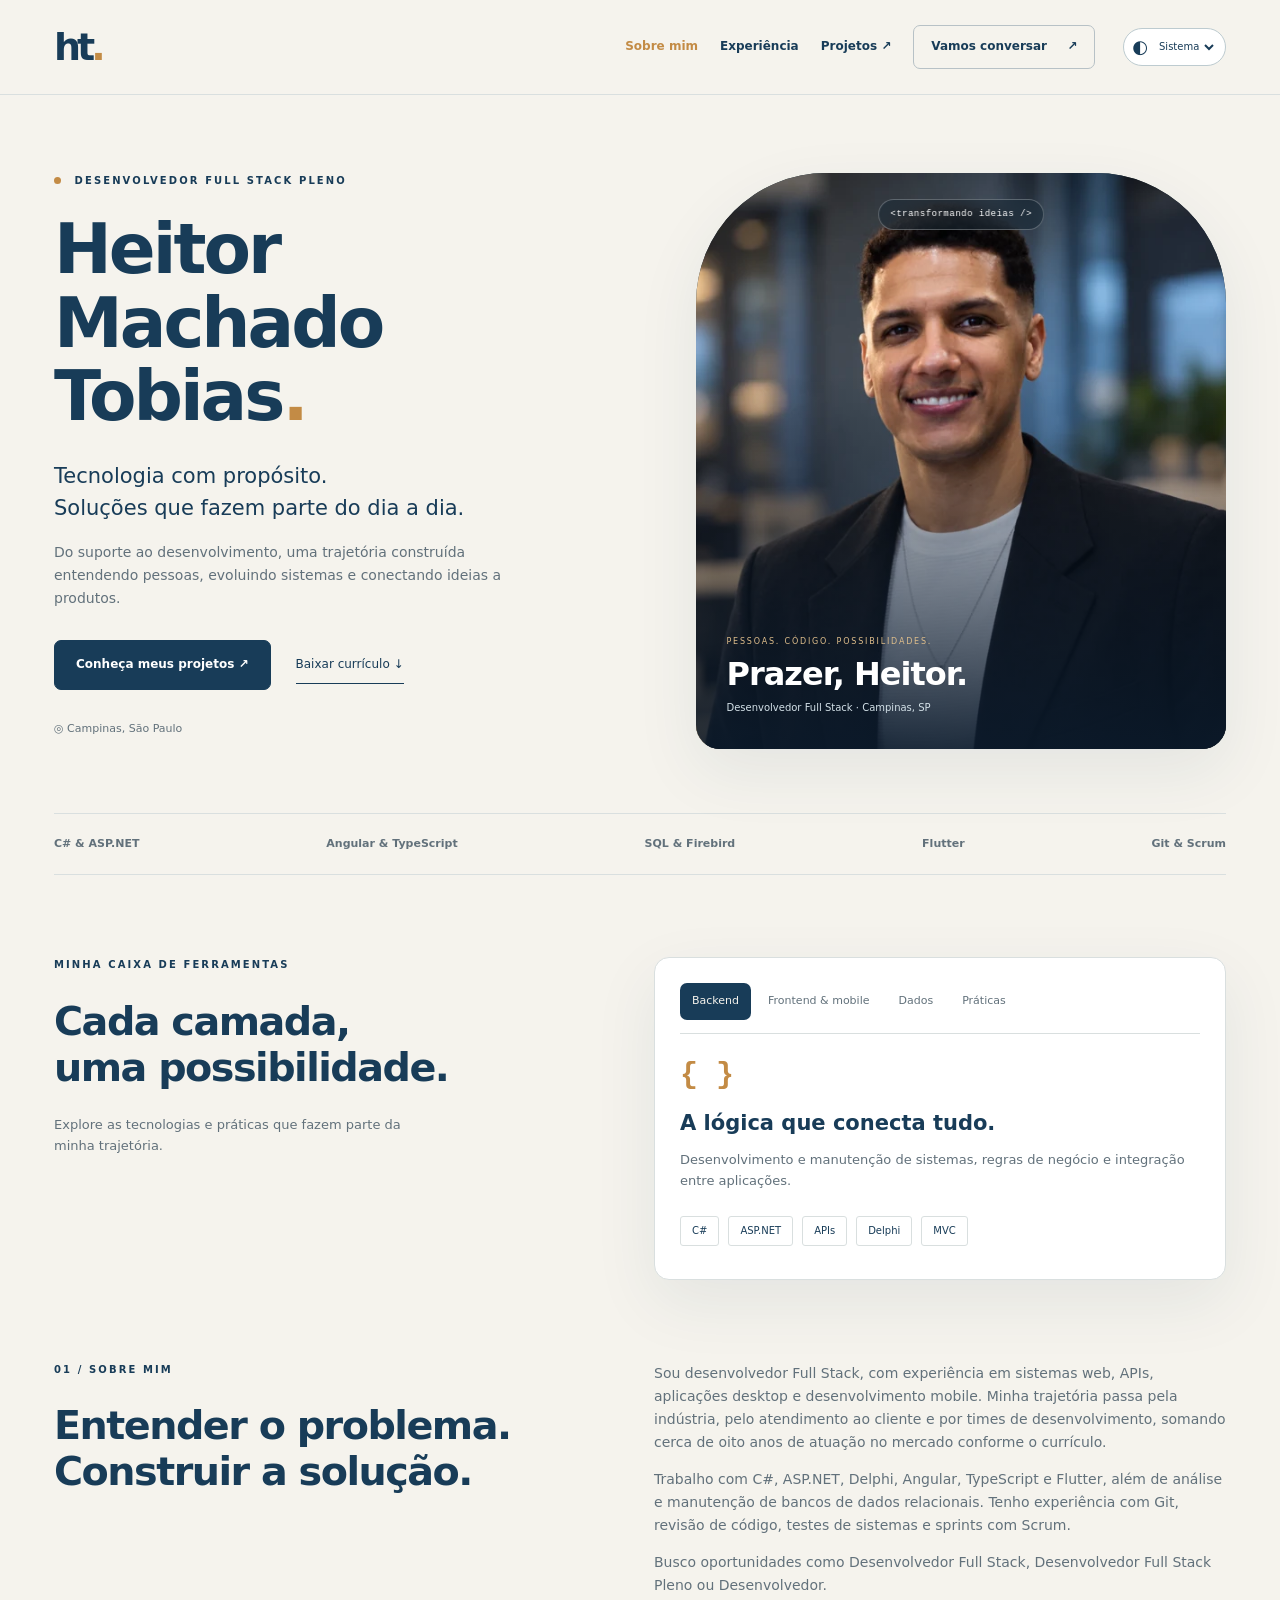
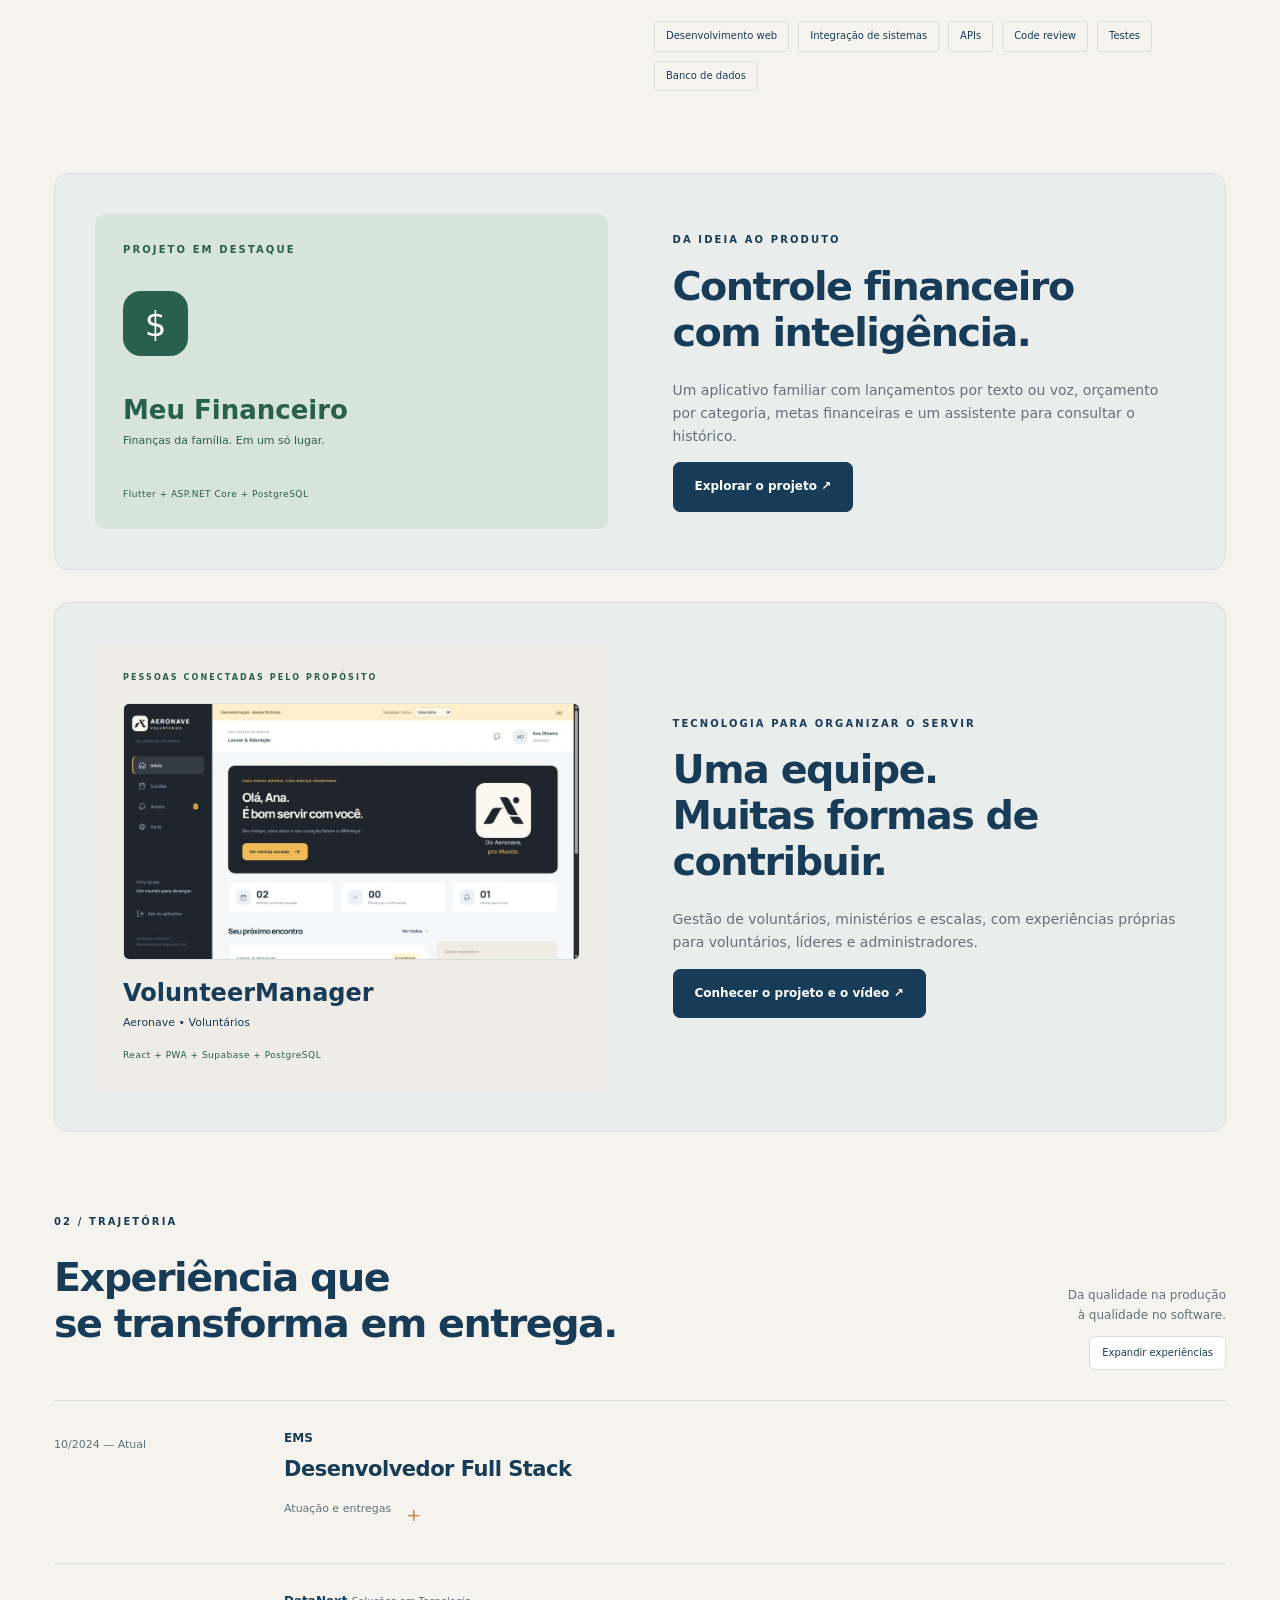
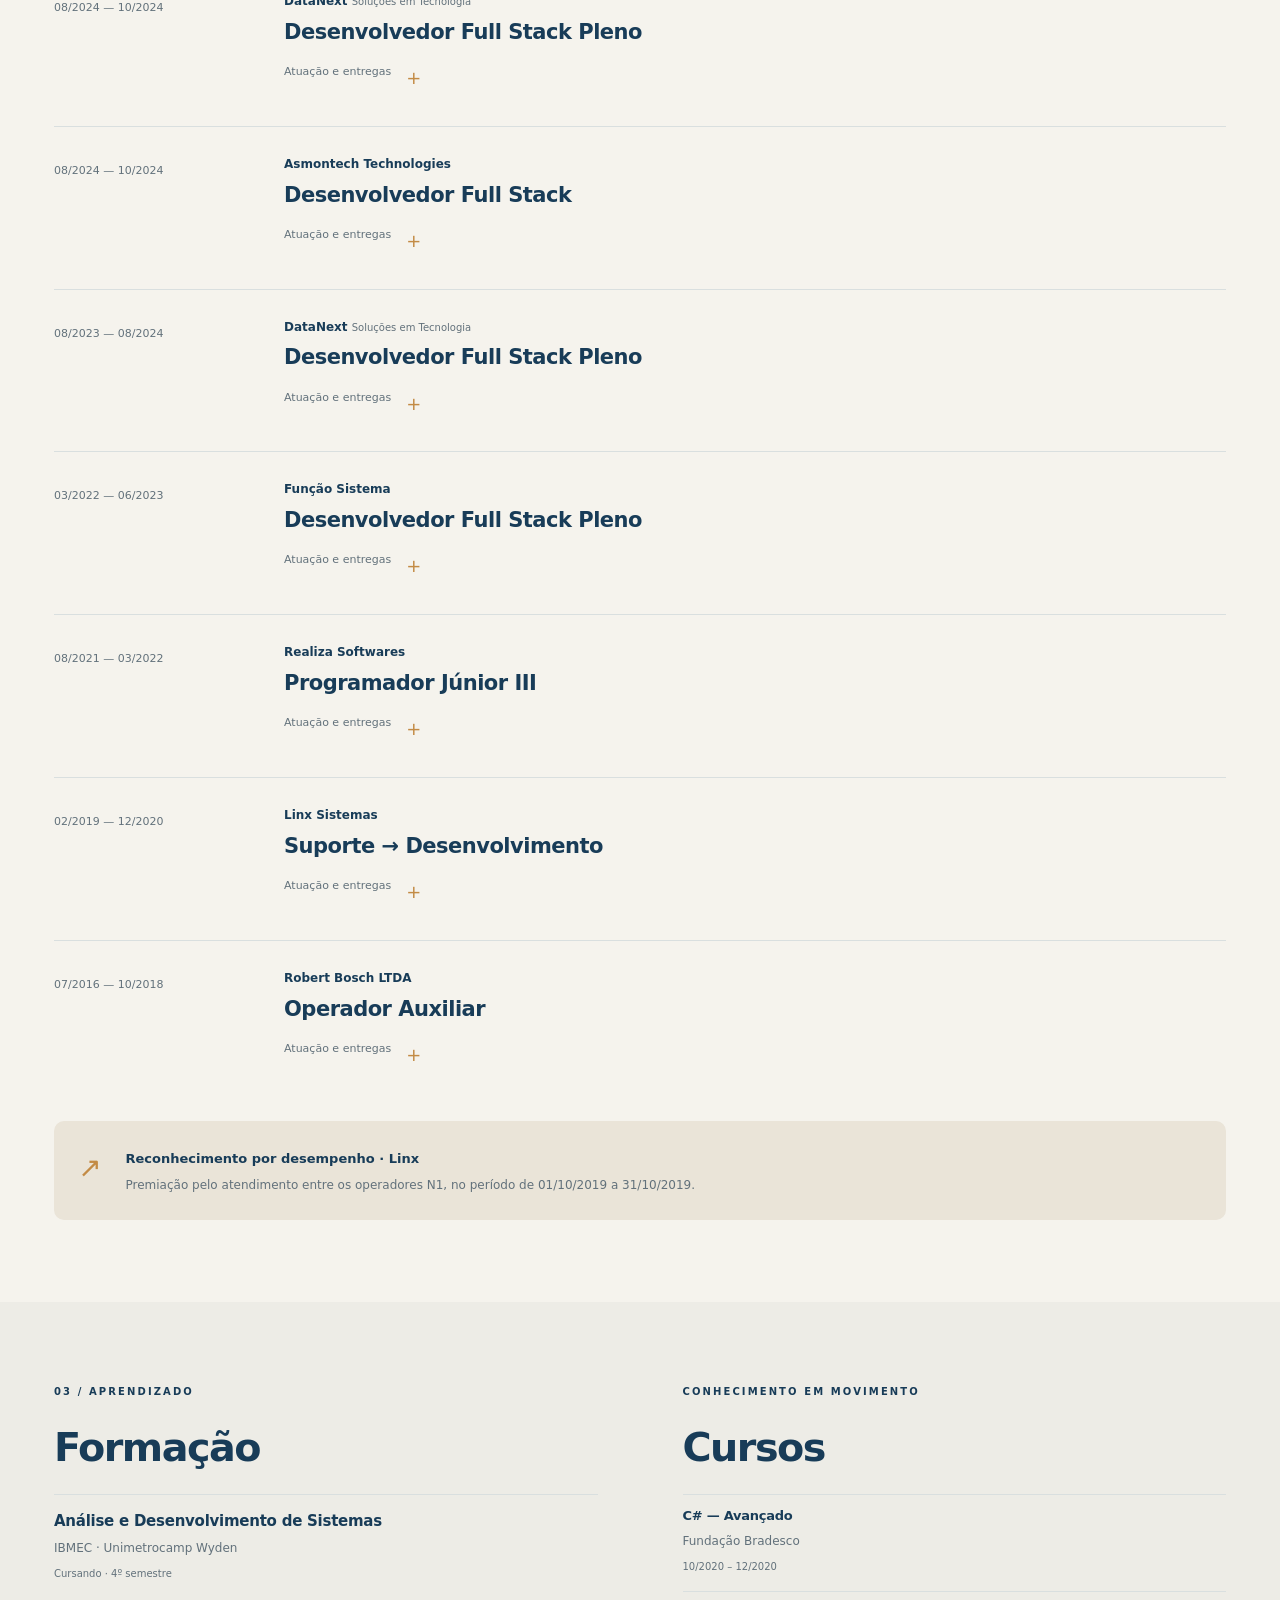
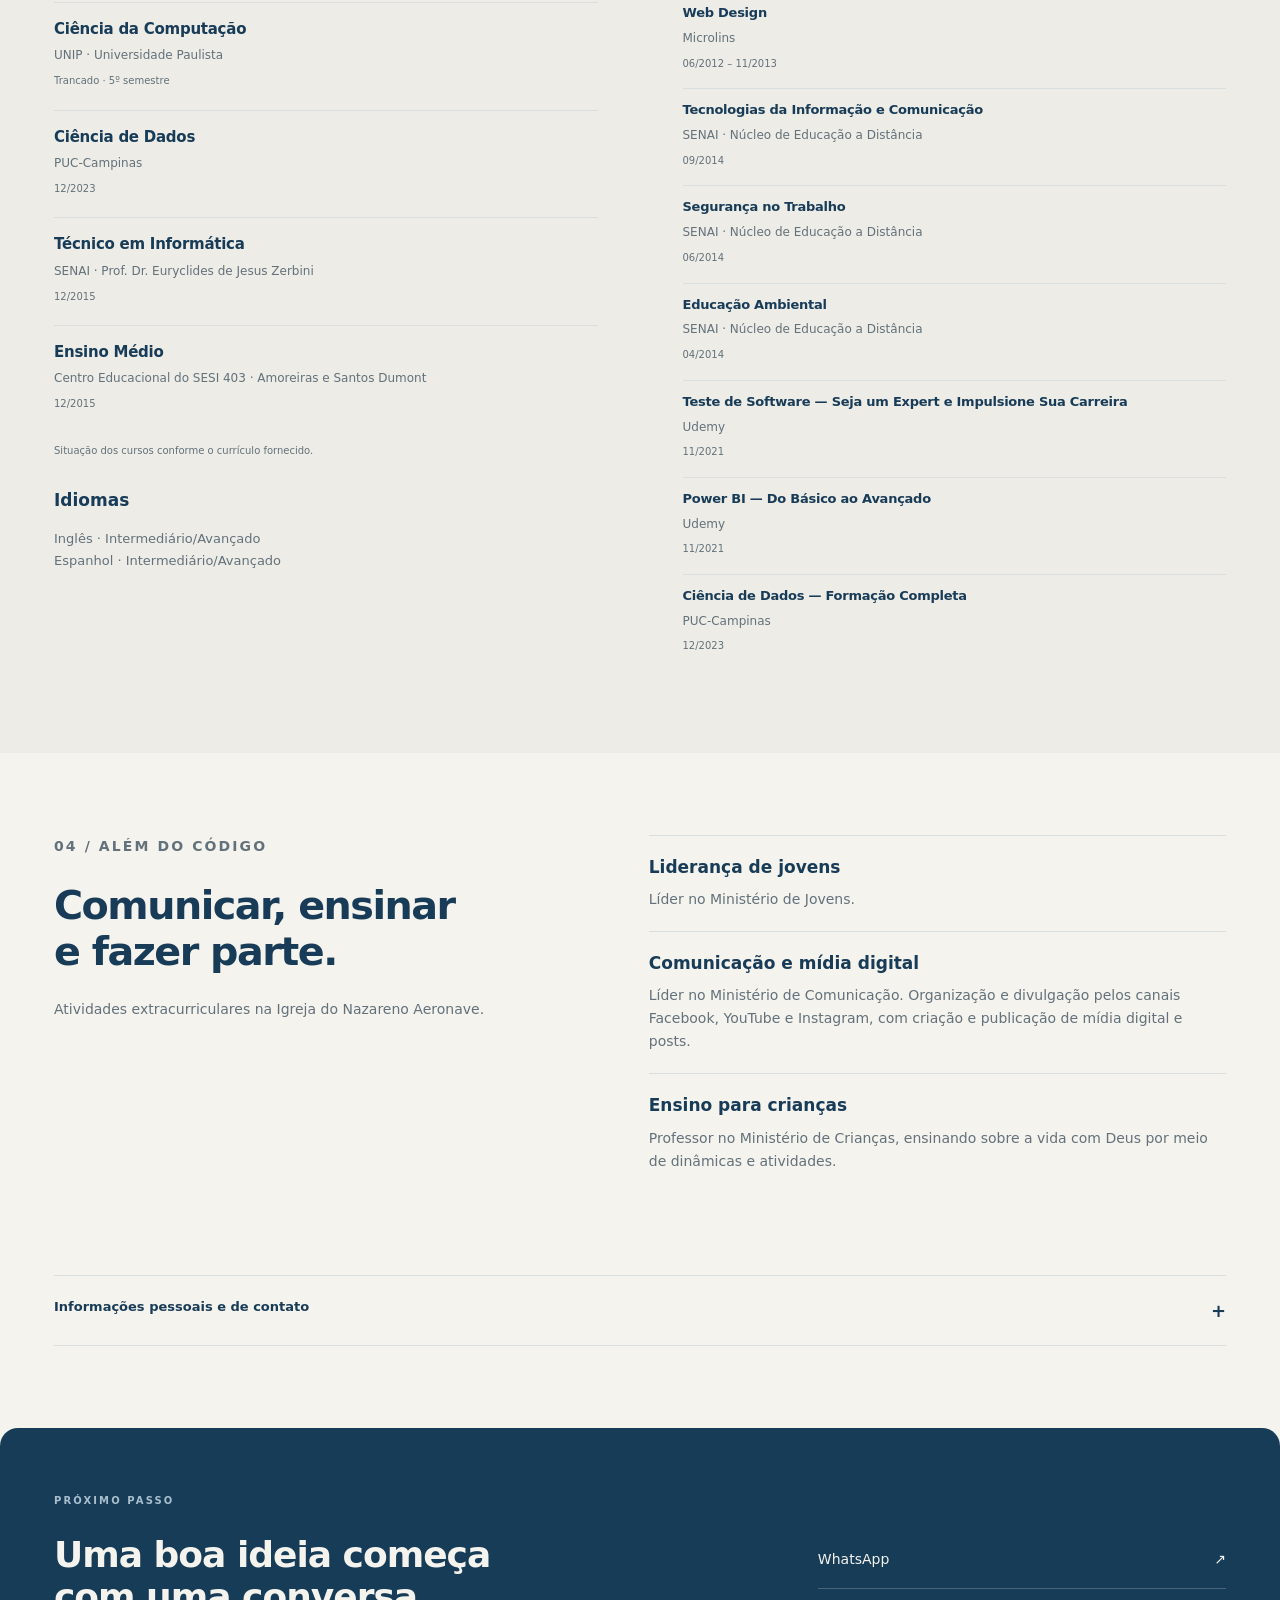
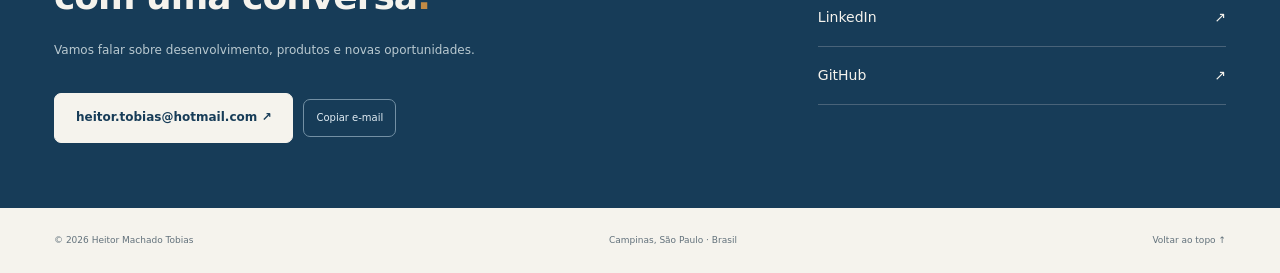
==== commit a439970a: "Inclui VolunteerManager com vídeo de demonstração e perfis de acesso" ====
--- a/index.html
+++ b/index.html
@@ -1 +1 @@
-<!doctype html><html lang="pt-BR"><head><meta charset="utf-8"><meta name="viewport" content="width=device-width, initial-scale=1"><meta name="color-scheme" content="light dark"><meta name="description" content="Portfólio de Heitor Machado Tobias: desenvolvimento Full Stack, experiência, formação e projetos. Campinas, São Paulo."><meta name="theme-color" content="#173c5b"><meta property="og:title" content="Heitor Machado Tobias | Desenvolvedor Full Stack"><meta property="og:description" content="Portfólio de Heitor Machado Tobias: desenvolvimento Full Stack, experiência, formação e projetos. Campinas, São Paulo."><meta property="og:type" content="website"><meta property="og:image" content="https://heitortobias.github.io/heitor-tobias-1120.webp"><link rel="icon" href="favicon.svg" type="image/svg+xml"><title>Heitor Machado Tobias | Desenvolvedor Full Stack</title><script src="theme.js"></script><link rel="stylesheet" href="theme.css"><link rel="stylesheet" href="styles.css"><script src="site.js" type="module"></script></head><body id="topo"><div class="reading-progress" aria-hidden="true"></div><a class="skip" href="#conteudo">Pular para o conteúdo</a><header><a class="brand" href="index.html" aria-label="Heitor Tobias, início">ht<span>.</span></a><div class="header-tools"><label class="theme-control"><span aria-hidden="true">◐</span><span class="sr-only">Tema de aparência</span><select aria-label="Tema de aparência" data-theme-select><option value="system">Sistema</option><option value="light">Claro</option><option value="dark">Escuro</option></select></label><button class="menu-toggle" type="button" aria-expanded="false" aria-controls="main-navigation">Menu <span aria-hidden="true">☰</span></button></div><nav id="main-navigation" aria-label="Navegação principal"><a href="index.html">Sobre mim</a><a href="index.html#experiencia">Experiência</a><a href="projetos.html">Projetos <span>↗</span></a><a class="nav-contact" href="#contato">Vamos conversar <span>↗</span></a></nav></header><main id="conteudo"><section class="hero"><div class="hero-copy"><p class="eyebrow"><span class="dot"></span> DESENVOLVEDOR FULL STACK PLENO</p><h1>Heitor<br>Machado Tobias<span>.</span></h1><p class="hero-intro">Tecnologia com propósito.<br>Soluções que fazem parte do dia a dia.</p><p class="hero-detail">Do suporte ao desenvolvimento, uma trajetória construída entendendo pessoas, evoluindo sistemas e conectando ideias a produtos.</p><div class="actions"><a class="button" href="projetos.html">Conheça meus projetos ↗</a><a class="text-link" href="curriculo-heitor-tobias.pdf" download>Baixar currículo ↓</a></div><p class="location">◎ Campinas, São Paulo</p></div><figure class="hero-portrait"><img src="heitor-tobias-1120.webp" srcset="heitor-tobias-640.webp 640w, heitor-tobias-1120.webp 1120w" sizes="(max-width:620px) calc(100vw - 40px), (max-width:900px) 43vw, 500px" width="1120" height="1120" alt="Retrato profissional de Heitor Machado Tobias" fetchpriority="high" decoding="async"><figcaption><span class="portrait-label">PESSOAS. CÓDIGO. POSSIBILIDADES.</span><strong>Prazer, Heitor.</strong><span>Desenvolvedor Full Stack · Campinas, SP</span></figcaption><span class="portrait-tag">&lt;transformando ideias /&gt;</span></figure></section><div class="tech-ribbon"><span>C# & ASP.NET</span><span>Angular & TypeScript</span><span>SQL & Firebird</span><span>Flutter</span><span>Git & Scrum</span></div><section class="section tech-explorer" id="tecnologias"><div><p class="eyebrow">MINHA CAIXA DE FERRAMENTAS</p><h2>Cada camada,<br>uma possibilidade.</h2><p>Explore as tecnologias e práticas que fazem parte da minha trajetória.</p></div><div class="tech-browser"><div class="tech-tabs" role="tablist" aria-label="Áreas de tecnologia"><button role="tab" id="tab-backend" aria-controls="technology-panel" aria-selected="true" data-tech="backend">Backend</button><button role="tab" id="tab-frontend" aria-controls="technology-panel" aria-selected="false" tabindex="-1" data-tech="frontend">Frontend & mobile</button><button role="tab" id="tab-data" aria-controls="technology-panel" aria-selected="false" tabindex="-1" data-tech="data">Dados</button><button role="tab" id="tab-workflow" aria-controls="technology-panel" aria-selected="false" tabindex="-1" data-tech="workflow">Práticas</button></div><div id="technology-panel" role="tabpanel" aria-labelledby="tab-backend" tabindex="0"><span class="tech-symbol" aria-hidden="true">{ }</span><h3 id="tech-heading">A lógica que conecta tudo.</h3><p id="tech-description">Desenvolvimento e manutenção de sistemas, regras de negócio e integração entre aplicações.</p><div class="tags" id="tech-tags"><span>C#</span><span>ASP.NET</span><span>APIs</span><span>Delphi</span><span>MVC</span></div></div></div></section><section class="section about" id="sobre"><div><p class="eyebrow">01 / SOBRE MIM</p><h2>Entender o problema.<br>Construir a solução.</h2></div><div><p>Sou desenvolvedor Full Stack, com experiência em sistemas web, APIs, aplicações desktop e desenvolvimento mobile. Minha trajetória passa pela indústria, pelo atendimento ao cliente e por times de desenvolvimento, somando cerca de oito anos de atuação no mercado conforme o currículo.</p><p>Trabalho com C#, ASP.NET, Delphi, Angular, TypeScript e Flutter, além de análise e manutenção de bancos de dados relacionais. Tenho experiência com Git, revisão de código, testes de sistemas e sprints com Scrum.</p><p>Busco oportunidades como Desenvolvedor Full Stack, Desenvolvedor Full Stack Pleno ou Desenvolvedor.</p><div class="tags"><span>Desenvolvimento web</span><span>Integração de sistemas</span><span>APIs</span><span>Code review</span><span>Testes</span><span>Banco de dados</span></div></div></section><section class="featured section"><div class="feature-visual"><span class="eyebrow">PROJETO EM DESTAQUE</span><div class="finance-icon">$</div><p>Meu Financeiro<span>Finanças da família. Em um só lugar.</span></p><span class="mini-tag">Flutter + ASP.NET Core + PostgreSQL</span></div><div><p class="eyebrow">DA IDEIA AO PRODUTO</p><h2>Controle financeiro<br>com inteligência.</h2><p>Um aplicativo familiar com lançamentos por texto ou voz, orçamento por categoria, metas financeiras e um assistente para consultar o histórico.</p><a class="button" href="projetos.html#meu-financeiro">Explorar o projeto ↗</a></div></section><section class="section" id="experiencia"><div class="section-head"><div><p class="eyebrow">02 / TRAJETÓRIA</p><h2>Experiência que<br>se transforma em entrega.</h2></div><div class="experience-tools"><p>Da qualidade na produção<br>à qualidade no software.</p><button type="button" class="outline-button" data-expand-experience aria-expanded="false">Expandir experiências</button></div></div><article class="job"><p class="period">10/2024 — Atual</p><div><p class="company">EMS</p><h3>Desenvolvedor Full Stack</h3><details class="job-details"><summary>Atuação e entregas <span aria-hidden="true">+</span></summary><p>Atuação na sustentação do projeto.</p></details></div></article><article class="job"><p class="period">08/2024 — 10/2024</p><div><p class="company">DataNext <span>Soluções em Tecnologia</span></p><h3>Desenvolvedor Full Stack Pleno</h3><details class="job-details"><summary>Atuação e entregas <span aria-hidden="true">+</span></summary><p>Atualizações e manutenção de sistema web para controle de procedimentos dentários. Manutenção de bancos de dados SQL e implementação e manutenção de APIs.</p></details></div></article><article class="job"><p class="period">08/2024 — 10/2024</p><div><p class="company">Asmontech Technologies <span></span></p><h3>Desenvolvedor Full Stack</h3><details class="job-details"><summary>Atuação e entregas <span aria-hidden="true">+</span></summary><p>Atualizações e manutenção de sistema web de chamados com Angular e TypeScript. Banco de dados SQL, implementação e manutenção de APIs, desenvolvimento mobile com Flutter e tabelas e recursos dinâmicos com VBA.</p></details></div></article><article class="job"><p class="period">08/2023 — 08/2024</p><div><p class="company">DataNext <span>Soluções em Tecnologia</span></p><h3>Desenvolvedor Full Stack Pleno</h3><details class="job-details"><summary>Atuação e entregas <span aria-hidden="true">+</span></summary><p>Atualizações e manutenção de sistema web para controle de procedimentos dentários, bancos de dados SQL e implementação e manutenção de APIs.</p></details></div></article><article class="job"><p class="period">03/2022 — 06/2023</p><div><p class="company">Função Sistema <span></span></p><h3>Desenvolvedor Full Stack Pleno</h3><details class="job-details"><summary>Atuação e entregas <span aria-hidden="true">+</span></summary><p>Manutenção e evolução de sistema web MVC para gestão de clientes e intranet, servidores, bancos SQL e APIs. Integração entre sistemas da empresa com MultiProjetos. Entregas de downloads em massa e solicitações em grande escala, testadas, documentadas e aplicadas no cliente, melhorando a relação cliente–empresa e o uso das ferramentas.</p></details></div></article><article class="job"><p class="period">08/2021 — 03/2022</p><div><p class="company">Realiza Softwares <span></span></p><h3>Programador Júnior III</h3><details class="job-details"><summary>Atuação e entregas <span aria-hidden="true">+</span></summary><p>Atualizações e manutenção de ERP para gestão de empresas e negócios. Homologação e implantação de frente de caixa. Manutenção de servidores e bancos SQL, Access e Firebird, além de implementação e manutenção de APIs. Entregas voltadas às necessidades dos clientes e à evolução do produto.</p></details></div></article><article class="job"><p class="period">02/2019 — 12/2020</p><div><p class="company">Linx Sistemas <span></span></p><h3>Suporte → Desenvolvimento</h3><details class="job-details"><summary>Atuação e entregas <span aria-hidden="true">+</span></summary><p>Atuação como Analista Jr I de Suporte, Analista de Desenvolvimento Jr e Desenvolvedor. Atendimento N1 e resolução de dúvidas e problemas. Codificador principal em projeto piloto de uma equipe de quatro pessoas para resolver um problema recorrente e reduzir contatos com o suporte. Melhorias e funcionalidades em Delphi para desktop e C# com ASP.NET. A ferramenta cumpriu sua função e reduziu contatos no suporte.</p></details></div></article><article class="job"><p class="period">07/2016 — 10/2018</p><div><p class="company">Robert Bosch LTDA <span></span></p><h3>Operador Auxiliar</h3><details class="job-details"><summary>Atuação e entregas <span aria-hidden="true">+</span></summary><p>Operação de máquinas injetoras de produtos plásticos, inspeção visual e controle de qualidade durante a produção e na finalização da linha. Apoio no empacotamento, envio e trânsito de peças entre setores para exames e testes. A equipe atingiu altos indicadores de produção e qualidade, com pontuações e premiações internas.</p></details></div></article><aside class="award"><span>↗</span><div><strong>Reconhecimento por desempenho · Linx</strong><p>Premiação pelo atendimento entre os operadores N1, no período de 01/10/2019 a 31/10/2019.</p></div></aside></section><section class="section education"><div><p class="eyebrow">03 / APRENDIZADO</p><h2>Formação</h2><ul class="records"><li><h3>Análise e Desenvolvimento de Sistemas</h3><p>IBMEC · Unimetrocamp Wyden</p><span>Cursando · 4º semestre</span></li><li><h3>Ciência da Computação</h3><p>UNIP · Universidade Paulista</p><span>Trancado · 5º semestre</span></li><li><h3>Ciência de Dados</h3><p>PUC-Campinas</p><span>12/2023</span></li><li><h3>Técnico em Informática</h3><p>SENAI · Prof. Dr. Euryclides de Jesus Zerbini</p><span>12/2015</span></li><li><h3>Ensino Médio</h3><p>Centro Educacional do SESI 403 · Amoreiras e Santos Dumont</p><span>12/2015</span></li></ul><p class="source-note">Situação dos cursos conforme o currículo fornecido.</p><h3 class="language-title">Idiomas</h3><p>Inglês · Intermediário/Avançado<br>Espanhol · Intermediário/Avançado</p></div><div><p class="eyebrow">CONHECIMENTO EM MOVIMENTO</p><h2>Cursos</h2><ul class="records compact"><li><h3>C# — Avançado</h3><p>Fundação Bradesco</p><span>10/2020 – 12/2020</span></li><li><h3>Web Design</h3><p>Microlins</p><span>06/2012 – 11/2013</span></li><li><h3>Tecnologias da Informação e Comunicação</h3><p>SENAI · Núcleo de Educação a Distância</p><span>09/2014</span></li><li><h3>Segurança no Trabalho</h3><p>SENAI · Núcleo de Educação a Distância</p><span>06/2014</span></li><li><h3>Educação Ambiental</h3><p>SENAI · Núcleo de Educação a Distância</p><span>04/2014</span></li><li><h3>Teste de Software — Seja um Expert e Impulsione Sua Carreira</h3><p>Udemy</p><span>11/2021</span></li><li><h3>Power BI — Do Básico ao Avançado</h3><p>Udemy</p><span>11/2021</span></li><li><h3>Ciência de Dados — Formação Completa</h3><p>PUC-Campinas</p><span>12/2023</span></li></ul></div></section><section class="section community"><div><p class="eyebrow">04 / ALÉM DO CÓDIGO</p><h2>Comunicar, ensinar<br>e fazer parte.</h2><p>Atividades extracurriculares na Igreja do Nazareno Aeronave.</p></div><div class="community-list"><article><h3>Liderança de jovens</h3><p>Líder no Ministério de Jovens.</p></article><article><h3>Comunicação e mídia digital</h3><p>Líder no Ministério de Comunicação. Organização e divulgação pelos canais Facebook, YouTube e Instagram, com criação e publicação de mídia digital e posts.</p></article><article><h3>Ensino para crianças</h3><p>Professor no Ministério de Crianças, ensinando sobre a vida com Deus por meio de dinâmicas e atividades.</p></article></div></section><section class="section profile"><details><summary>Informações pessoais e de contato <span>+</span></summary><div class="profile-grid"><p><strong>Nome completo</strong>Heitor Machado Tobias</p><p><strong>Nascimento</strong>25/03/1998</p><p><strong>Endereço</strong>Av. Coacyara, 1101 · Campinas, São Paulo</p><p><strong>Celular / WhatsApp</strong><a href="tel:+5519994448213">(19) 99444-8213</a></p><p><strong>E-mail</strong><a href="mailto:heitor.tobias@hotmail.com">heitor.tobias@hotmail.com</a></p></div></details></section></main><section class="contact" id="contato"><div><p class="eyebrow">PRÓXIMO PASSO</p><h2>Uma boa ideia começa<br>com uma conversa<span>.</span></h2><p>Vamos falar sobre desenvolvimento, produtos e novas oportunidades.</p><div class="email-actions"><a class="button light" href="mailto:heitor.tobias@hotmail.com">heitor.tobias@hotmail.com ↗</a><button class="copy-email" type="button" data-copy-email aria-label="Copiar e-mail de contato">Copiar e-mail</button><span class="copy-status" role="status" aria-live="polite"></span></div></div><div class="contact-links"><a href="https://wa.me/5519994448213" target="_blank" rel="noopener noreferrer">WhatsApp <span>↗</span></a><a href="https://www.linkedin.com/in/heitortobias/" target="_blank" rel="noopener noreferrer">LinkedIn <span>↗</span></a><a href="https://github.com/heitor2503" target="_blank" rel="noopener noreferrer">GitHub <span>↗</span></a></div></section><footer><span>© <span id="year">2026</span> Heitor Machado Tobias</span><span>Campinas, São Paulo · Brasil</span><a href="#topo">Voltar ao topo ↑</a></footer></body></html>+<!doctype html><html lang="pt-BR"><head><meta charset="utf-8"><meta name="viewport" content="width=device-width, initial-scale=1"><meta name="color-scheme" content="light dark"><meta name="description" content="Portfólio de Heitor Machado Tobias: desenvolvimento Full Stack, experiência, formação e projetos. Campinas, São Paulo."><meta name="theme-color" content="#173c5b"><meta property="og:title" content="Heitor Machado Tobias | Desenvolvedor Full Stack"><meta property="og:description" content="Portfólio de Heitor Machado Tobias: desenvolvimento Full Stack, experiência, formação e projetos. Campinas, São Paulo."><meta property="og:type" content="website"><meta property="og:image" content="https://heitortobias.github.io/heitor-tobias-1120.webp"><link rel="icon" href="favicon.svg" type="image/svg+xml"><title>Heitor Machado Tobias | Desenvolvedor Full Stack</title><script src="theme.js"></script><link rel="stylesheet" href="theme.css"><link rel="stylesheet" href="styles.css"><script src="site.js" type="module"></script></head><body id="topo"><div class="reading-progress" aria-hidden="true"></div><a class="skip" href="#conteudo">Pular para o conteúdo</a><header><a class="brand" href="index.html" aria-label="Heitor Tobias, início">ht<span>.</span></a><div class="header-tools"><label class="theme-control"><span aria-hidden="true">◐</span><span class="sr-only">Tema de aparência</span><select aria-label="Tema de aparência" data-theme-select><option value="system">Sistema</option><option value="light">Claro</option><option value="dark">Escuro</option></select></label><button class="menu-toggle" type="button" aria-expanded="false" aria-controls="main-navigation">Menu <span aria-hidden="true">☰</span></button></div><nav id="main-navigation" aria-label="Navegação principal"><a href="index.html">Sobre mim</a><a href="index.html#experiencia">Experiência</a><a href="projetos.html">Projetos <span>↗</span></a><a class="nav-contact" href="#contato">Vamos conversar <span>↗</span></a></nav></header><main id="conteudo"><section class="hero"><div class="hero-copy"><p class="eyebrow"><span class="dot"></span> DESENVOLVEDOR FULL STACK PLENO</p><h1>Heitor<br>Machado Tobias<span>.</span></h1><p class="hero-intro">Tecnologia com propósito.<br>Soluções que fazem parte do dia a dia.</p><p class="hero-detail">Do suporte ao desenvolvimento, uma trajetória construída entendendo pessoas, evoluindo sistemas e conectando ideias a produtos.</p><div class="actions"><a class="button" href="projetos.html">Conheça meus projetos ↗</a><a class="text-link" href="curriculo-heitor-tobias.pdf" download>Baixar currículo ↓</a></div><p class="location">◎ Campinas, São Paulo</p></div><figure class="hero-portrait"><img src="heitor-tobias-1120.webp" srcset="heitor-tobias-640.webp 640w, heitor-tobias-1120.webp 1120w" sizes="(max-width:620px) calc(100vw - 40px), (max-width:900px) 43vw, 500px" width="1120" height="1120" alt="Retrato profissional de Heitor Machado Tobias" fetchpriority="high" decoding="async"><figcaption><span class="portrait-label">PESSOAS. CÓDIGO. POSSIBILIDADES.</span><strong>Prazer, Heitor.</strong><span>Desenvolvedor Full Stack · Campinas, SP</span></figcaption><span class="portrait-tag">&lt;transformando ideias /&gt;</span></figure></section><div class="tech-ribbon"><span>C# & ASP.NET</span><span>Angular & TypeScript</span><span>SQL & Firebird</span><span>Flutter</span><span>Git & Scrum</span></div><section class="section tech-explorer" id="tecnologias"><div><p class="eyebrow">MINHA CAIXA DE FERRAMENTAS</p><h2>Cada camada,<br>uma possibilidade.</h2><p>Explore as tecnologias e práticas que fazem parte da minha trajetória.</p></div><div class="tech-browser"><div class="tech-tabs" role="tablist" aria-label="Áreas de tecnologia"><button role="tab" id="tab-backend" aria-controls="technology-panel" aria-selected="true" data-tech="backend">Backend</button><button role="tab" id="tab-frontend" aria-controls="technology-panel" aria-selected="false" tabindex="-1" data-tech="frontend">Frontend & mobile</button><button role="tab" id="tab-data" aria-controls="technology-panel" aria-selected="false" tabindex="-1" data-tech="data">Dados</button><button role="tab" id="tab-workflow" aria-controls="technology-panel" aria-selected="false" tabindex="-1" data-tech="workflow">Práticas</button></div><div id="technology-panel" role="tabpanel" aria-labelledby="tab-backend" tabindex="0"><span class="tech-symbol" aria-hidden="true">{ }</span><h3 id="tech-heading">A lógica que conecta tudo.</h3><p id="tech-description">Desenvolvimento e manutenção de sistemas, regras de negócio e integração entre aplicações.</p><div class="tags" id="tech-tags"><span>C#</span><span>ASP.NET</span><span>APIs</span><span>Delphi</span><span>MVC</span></div></div></div></section><section class="section about" id="sobre"><div><p class="eyebrow">01 / SOBRE MIM</p><h2>Entender o problema.<br>Construir a solução.</h2></div><div><p>Sou desenvolvedor Full Stack, com experiência em sistemas web, APIs, aplicações desktop e desenvolvimento mobile. Minha trajetória passa pela indústria, pelo atendimento ao cliente e por times de desenvolvimento, somando cerca de oito anos de atuação no mercado conforme o currículo.</p><p>Trabalho com C#, ASP.NET, Delphi, Angular, TypeScript e Flutter, além de análise e manutenção de bancos de dados relacionais. Tenho experiência com Git, revisão de código, testes de sistemas e sprints com Scrum.</p><p>Busco oportunidades como Desenvolvedor Full Stack, Desenvolvedor Full Stack Pleno ou Desenvolvedor.</p><div class="tags"><span>Desenvolvimento web</span><span>Integração de sistemas</span><span>APIs</span><span>Code review</span><span>Testes</span><span>Banco de dados</span></div></div></section><section class="featured section"><div class="feature-visual"><span class="eyebrow">PROJETO EM DESTAQUE</span><div class="finance-icon">$</div><p>Meu Financeiro<span>Finanças da família. Em um só lugar.</span></p><span class="mini-tag">Flutter + ASP.NET Core + PostgreSQL</span></div><div><p class="eyebrow">DA IDEIA AO PRODUTO</p><h2>Controle financeiro<br>com inteligência.</h2><p>Um aplicativo familiar com lançamentos por texto ou voz, orçamento por categoria, metas financeiras e um assistente para consultar o histórico.</p><a class="button" href="projetos.html#meu-financeiro">Explorar o projeto ↗</a></div></section><section class="featured section volunteer-featured"><div class="feature-visual volunteer-visual"><span class="eyebrow">PESSOAS CONECTADAS PELO PROPÓSITO</span><img src="volunteer-manager-preview.webp" alt="Painel demonstrativo do Aeronave • Voluntários" width="1100" height="619" loading="lazy" decoding="async"><p>VolunteerManager<span>Aeronave • Voluntários</span></p><span class="mini-tag">React + PWA + Supabase + PostgreSQL</span></div><div><p class="eyebrow">TECNOLOGIA PARA ORGANIZAR O SERVIR</p><h2>Uma equipe.<br>Muitas formas de contribuir.</h2><p>Gestão de voluntários, ministérios e escalas, com experiências próprias para voluntários, líderes e administradores.</p><a class="button" href="projetos.html#volunteer-manager">Conhecer o projeto e o vídeo ↗</a></div></section><section class="section" id="experiencia"><div class="section-head"><div><p class="eyebrow">02 / TRAJETÓRIA</p><h2>Experiência que<br>se transforma em entrega.</h2></div><div class="experience-tools"><p>Da qualidade na produção<br>à qualidade no software.</p><button type="button" class="outline-button" data-expand-experience aria-expanded="false">Expandir experiências</button></div></div><article class="job"><p class="period">10/2024 — Atual</p><div><p class="company">EMS</p><h3>Desenvolvedor Full Stack</h3><details class="job-details"><summary>Atuação e entregas <span aria-hidden="true">+</span></summary><p>Atuação na sustentação do projeto.</p></details></div></article><article class="job"><p class="period">08/2024 — 10/2024</p><div><p class="company">DataNext <span>Soluções em Tecnologia</span></p><h3>Desenvolvedor Full Stack Pleno</h3><details class="job-details"><summary>Atuação e entregas <span aria-hidden="true">+</span></summary><p>Atualizações e manutenção de sistema web para controle de procedimentos dentários. Manutenção de bancos de dados SQL e implementação e manutenção de APIs.</p></details></div></article><article class="job"><p class="period">08/2024 — 10/2024</p><div><p class="company">Asmontech Technologies <span></span></p><h3>Desenvolvedor Full Stack</h3><details class="job-details"><summary>Atuação e entregas <span aria-hidden="true">+</span></summary><p>Atualizações e manutenção de sistema web de chamados com Angular e TypeScript. Banco de dados SQL, implementação e manutenção de APIs, desenvolvimento mobile com Flutter e tabelas e recursos dinâmicos com VBA.</p></details></div></article><article class="job"><p class="period">08/2023 — 08/2024</p><div><p class="company">DataNext <span>Soluções em Tecnologia</span></p><h3>Desenvolvedor Full Stack Pleno</h3><details class="job-details"><summary>Atuação e entregas <span aria-hidden="true">+</span></summary><p>Atualizações e manutenção de sistema web para controle de procedimentos dentários, bancos de dados SQL e implementação e manutenção de APIs.</p></details></div></article><article class="job"><p class="period">03/2022 — 06/2023</p><div><p class="company">Função Sistema <span></span></p><h3>Desenvolvedor Full Stack Pleno</h3><details class="job-details"><summary>Atuação e entregas <span aria-hidden="true">+</span></summary><p>Manutenção e evolução de sistema web MVC para gestão de clientes e intranet, servidores, bancos SQL e APIs. Integração entre sistemas da empresa com MultiProjetos. Entregas de downloads em massa e solicitações em grande escala, testadas, documentadas e aplicadas no cliente, melhorando a relação cliente–empresa e o uso das ferramentas.</p></details></div></article><article class="job"><p class="period">08/2021 — 03/2022</p><div><p class="company">Realiza Softwares <span></span></p><h3>Programador Júnior III</h3><details class="job-details"><summary>Atuação e entregas <span aria-hidden="true">+</span></summary><p>Atualizações e manutenção de ERP para gestão de empresas e negócios. Homologação e implantação de frente de caixa. Manutenção de servidores e bancos SQL, Access e Firebird, além de implementação e manutenção de APIs. Entregas voltadas às necessidades dos clientes e à evolução do produto.</p></details></div></article><article class="job"><p class="period">02/2019 — 12/2020</p><div><p class="company">Linx Sistemas <span></span></p><h3>Suporte → Desenvolvimento</h3><details class="job-details"><summary>Atuação e entregas <span aria-hidden="true">+</span></summary><p>Atuação como Analista Jr I de Suporte, Analista de Desenvolvimento Jr e Desenvolvedor. Atendimento N1 e resolução de dúvidas e problemas. Codificador principal em projeto piloto de uma equipe de quatro pessoas para resolver um problema recorrente e reduzir contatos com o suporte. Melhorias e funcionalidades em Delphi para desktop e C# com ASP.NET. A ferramenta cumpriu sua função e reduziu contatos no suporte.</p></details></div></article><article class="job"><p class="period">07/2016 — 10/2018</p><div><p class="company">Robert Bosch LTDA <span></span></p><h3>Operador Auxiliar</h3><details class="job-details"><summary>Atuação e entregas <span aria-hidden="true">+</span></summary><p>Operação de máquinas injetoras de produtos plásticos, inspeção visual e controle de qualidade durante a produção e na finalização da linha. Apoio no empacotamento, envio e trânsito de peças entre setores para exames e testes. A equipe atingiu altos indicadores de produção e qualidade, com pontuações e premiações internas.</p></details></div></article><aside class="award"><span>↗</span><div><strong>Reconhecimento por desempenho · Linx</strong><p>Premiação pelo atendimento entre os operadores N1, no período de 01/10/2019 a 31/10/2019.</p></div></aside></section><section class="section education"><div><p class="eyebrow">03 / APRENDIZADO</p><h2>Formação</h2><ul class="records"><li><h3>Análise e Desenvolvimento de Sistemas</h3><p>IBMEC · Unimetrocamp Wyden</p><span>Cursando · 4º semestre</span></li><li><h3>Ciência da Computação</h3><p>UNIP · Universidade Paulista</p><span>Trancado · 5º semestre</span></li><li><h3>Ciência de Dados</h3><p>PUC-Campinas</p><span>12/2023</span></li><li><h3>Técnico em Informática</h3><p>SENAI · Prof. Dr. Euryclides de Jesus Zerbini</p><span>12/2015</span></li><li><h3>Ensino Médio</h3><p>Centro Educacional do SESI 403 · Amoreiras e Santos Dumont</p><span>12/2015</span></li></ul><p class="source-note">Situação dos cursos conforme o currículo fornecido.</p><h3 class="language-title">Idiomas</h3><p>Inglês · Intermediário/Avançado<br>Espanhol · Intermediário/Avançado</p></div><div><p class="eyebrow">CONHECIMENTO EM MOVIMENTO</p><h2>Cursos</h2><ul class="records compact"><li><h3>C# — Avançado</h3><p>Fundação Bradesco</p><span>10/2020 – 12/2020</span></li><li><h3>Web Design</h3><p>Microlins</p><span>06/2012 – 11/2013</span></li><li><h3>Tecnologias da Informação e Comunicação</h3><p>SENAI · Núcleo de Educação a Distância</p><span>09/2014</span></li><li><h3>Segurança no Trabalho</h3><p>SENAI · Núcleo de Educação a Distância</p><span>06/2014</span></li><li><h3>Educação Ambiental</h3><p>SENAI · Núcleo de Educação a Distância</p><span>04/2014</span></li><li><h3>Teste de Software — Seja um Expert e Impulsione Sua Carreira</h3><p>Udemy</p><span>11/2021</span></li><li><h3>Power BI — Do Básico ao Avançado</h3><p>Udemy</p><span>11/2021</span></li><li><h3>Ciência de Dados — Formação Completa</h3><p>PUC-Campinas</p><span>12/2023</span></li></ul></div></section><section class="section community"><div><p class="eyebrow">04 / ALÉM DO CÓDIGO</p><h2>Comunicar, ensinar<br>e fazer parte.</h2><p>Atividades extracurriculares na Igreja do Nazareno Aeronave.</p></div><div class="community-list"><article><h3>Liderança de jovens</h3><p>Líder no Ministério de Jovens.</p></article><article><h3>Comunicação e mídia digital</h3><p>Líder no Ministério de Comunicação. Organização e divulgação pelos canais Facebook, YouTube e Instagram, com criação e publicação de mídia digital e posts.</p></article><article><h3>Ensino para crianças</h3><p>Professor no Ministério de Crianças, ensinando sobre a vida com Deus por meio de dinâmicas e atividades.</p></article></div></section><section class="section profile"><details><summary>Informações pessoais e de contato <span>+</span></summary><div class="profile-grid"><p><strong>Nome completo</strong>Heitor Machado Tobias</p><p><strong>Nascimento</strong>25/03/1998</p><p><strong>Endereço</strong>Av. Coacyara, 1101 · Campinas, São Paulo</p><p><strong>Celular / WhatsApp</strong><a href="tel:+5519994448213">(19) 99444-8213</a></p><p><strong>E-mail</strong><a href="mailto:heitor.tobias@hotmail.com">heitor.tobias@hotmail.com</a></p></div></details></section></main><section class="contact" id="contato"><div><p class="eyebrow">PRÓXIMO PASSO</p><h2>Uma boa ideia começa<br>com uma conversa<span>.</span></h2><p>Vamos falar sobre desenvolvimento, produtos e novas oportunidades.</p><div class="email-actions"><a class="button light" href="mailto:heitor.tobias@hotmail.com">heitor.tobias@hotmail.com ↗</a><button class="copy-email" type="button" data-copy-email aria-label="Copiar e-mail de contato">Copiar e-mail</button><span class="copy-status" role="status" aria-live="polite"></span></div></div><div class="contact-links"><a href="https://wa.me/5519994448213" target="_blank" rel="noopener noreferrer">WhatsApp <span>↗</span></a><a href="https://www.linkedin.com/in/heitortobias/" target="_blank" rel="noopener noreferrer">LinkedIn <span>↗</span></a><a href="https://github.com/heitor2503" target="_blank" rel="noopener noreferrer">GitHub <span>↗</span></a></div></section><footer><span>© <span id="year">2026</span> Heitor Machado Tobias</span><span>Campinas, São Paulo · Brasil</span><a href="#topo">Voltar ao topo ↑</a></footer></body></html>
--- a/styles.css
+++ b/styles.css
@@ -12,3 +12,6 @@
 
 .portrait-tag{left:50%;transform:translateX(-50%);white-space:nowrap}.button{transition:transform .2s,box-shadow .2s}
 @media(max-width:620px){.hero{grid-template-columns:1fr}.hero-copy{min-width:0}.hero-portrait{width:100%}}
+
+/* VolunteerManager project showcase. */
+.volunteer-project{margin-top:6px}.volunteer-subtitle{font-size:12px;color:var(--muted);margin:10px 0 0}.volunteer-preview{display:block;width:100%;height:auto;border:1px solid var(--line);border-radius:9px;box-shadow:var(--shadow)}.volunteer-roles{display:grid;gap:12px}.volunteer-roles article{border-left:2px solid var(--gold);padding:0 0 0 15px}.volunteer-roles strong{font-size:13px}.volunteer-roles p{margin:5px 0 0}.volunteer-featured{margin-top:32px}.volunteer-visual{background:var(--surface-alt);gap:18px;min-height:0}.volunteer-visual img{width:100%;height:auto;display:block;border-radius:6px;border:1px solid var(--line)}.volunteer-visual p{color:var(--ink)!important;margin:0!important;font-size:24px!important}.volunteer-visual .eyebrow{font-size:8px;margin:0}.project-index{display:flex;justify-content:flex-start;gap:24px;margin:24px 0 0;font-size:11px;flex-wrap:wrap}.project-index a{padding:7px 0;border-bottom:1px solid var(--line)}.project-index a:hover{color:var(--gold)}#volunteer-video{scroll-margin-top:30px}@media(max-width:620px){.volunteer-featured{margin-top:22px}.project-index{gap:12px 20px}.volunteer-project .status{white-space:normal}.volunteer-preview{margin-top:5px}}
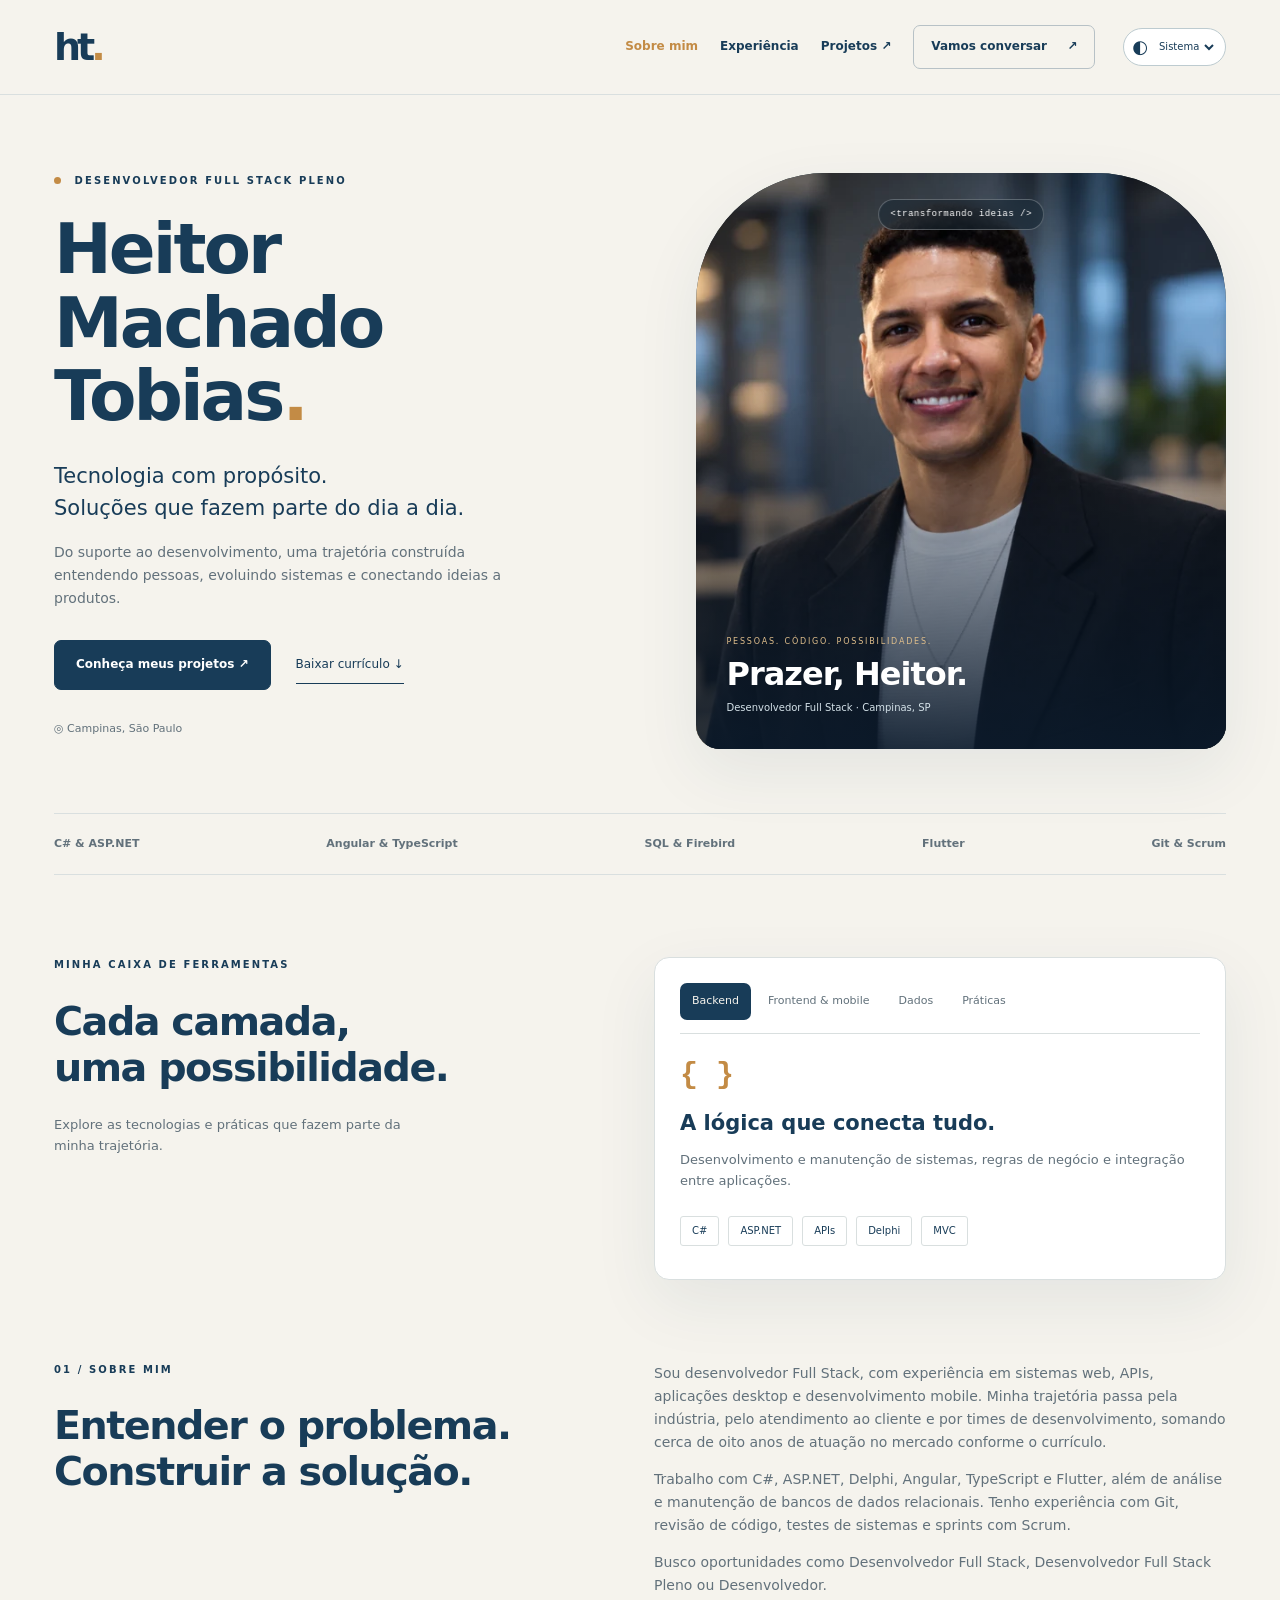
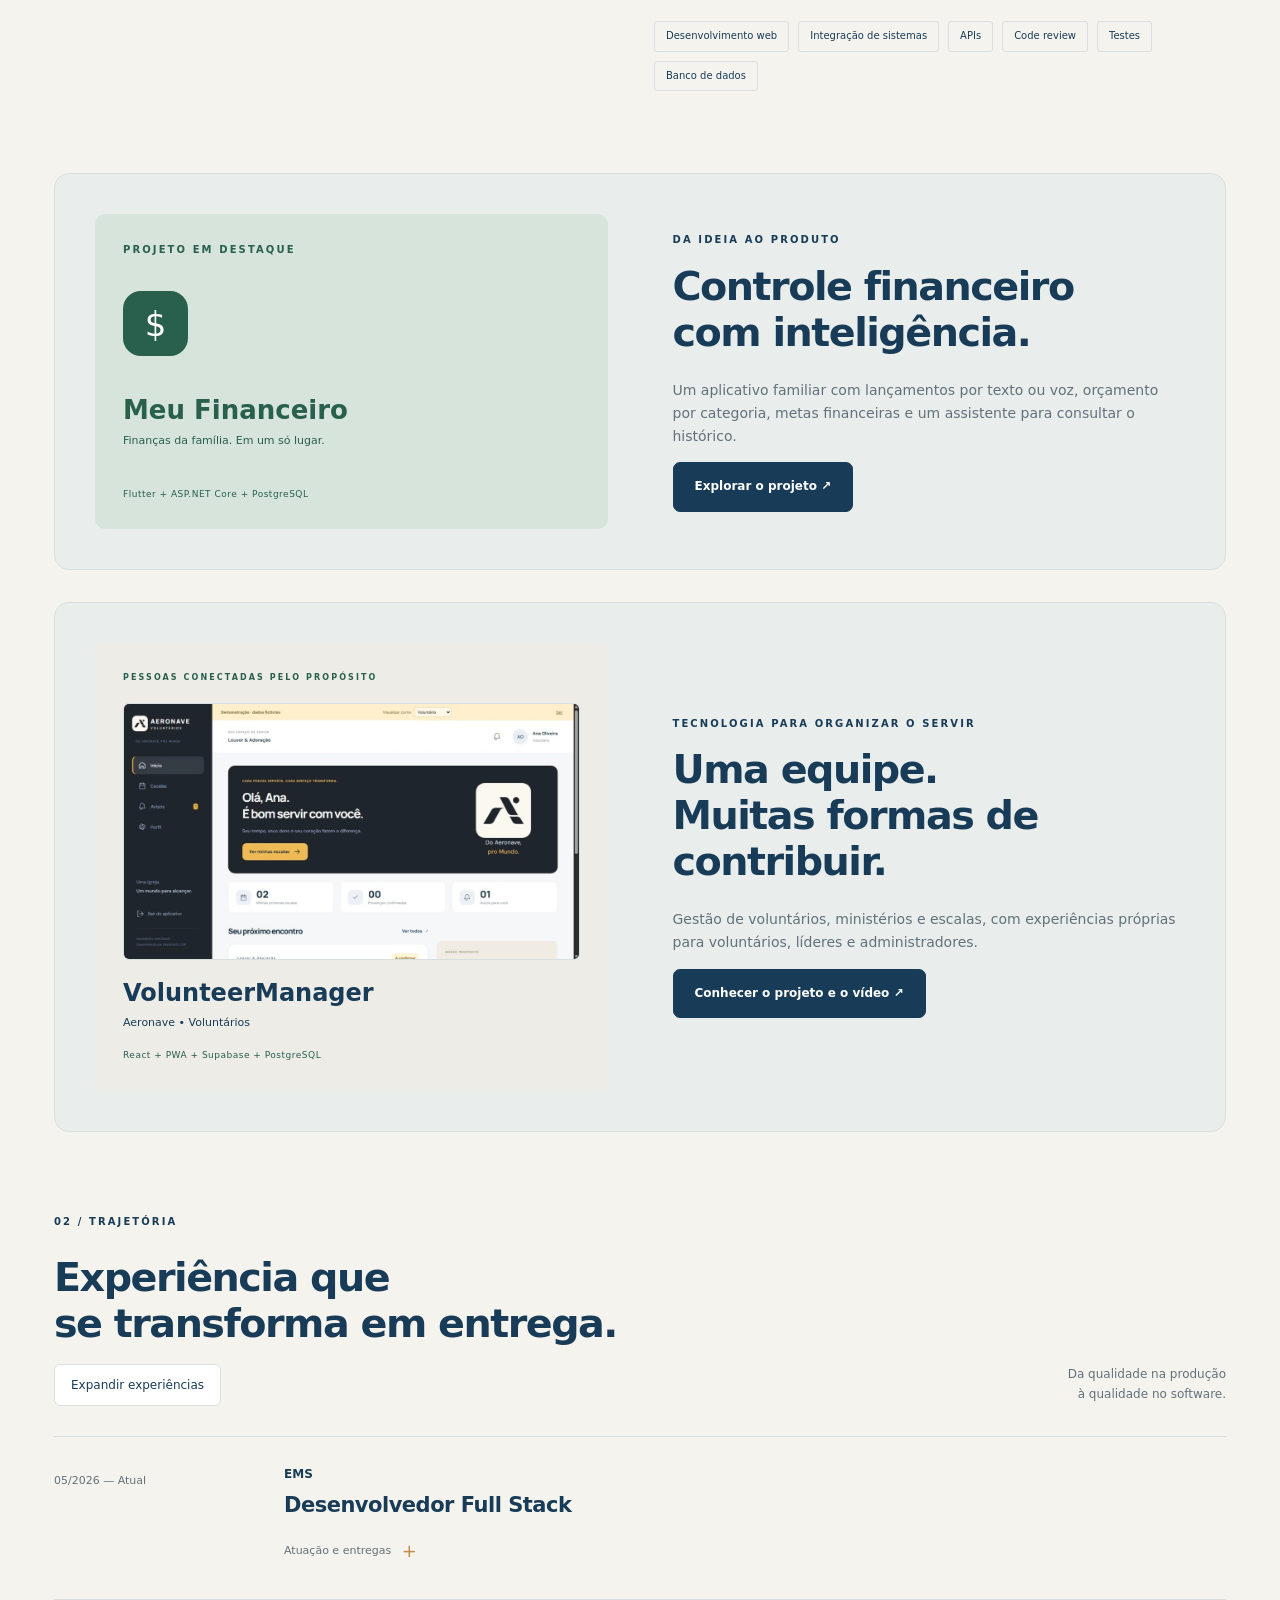
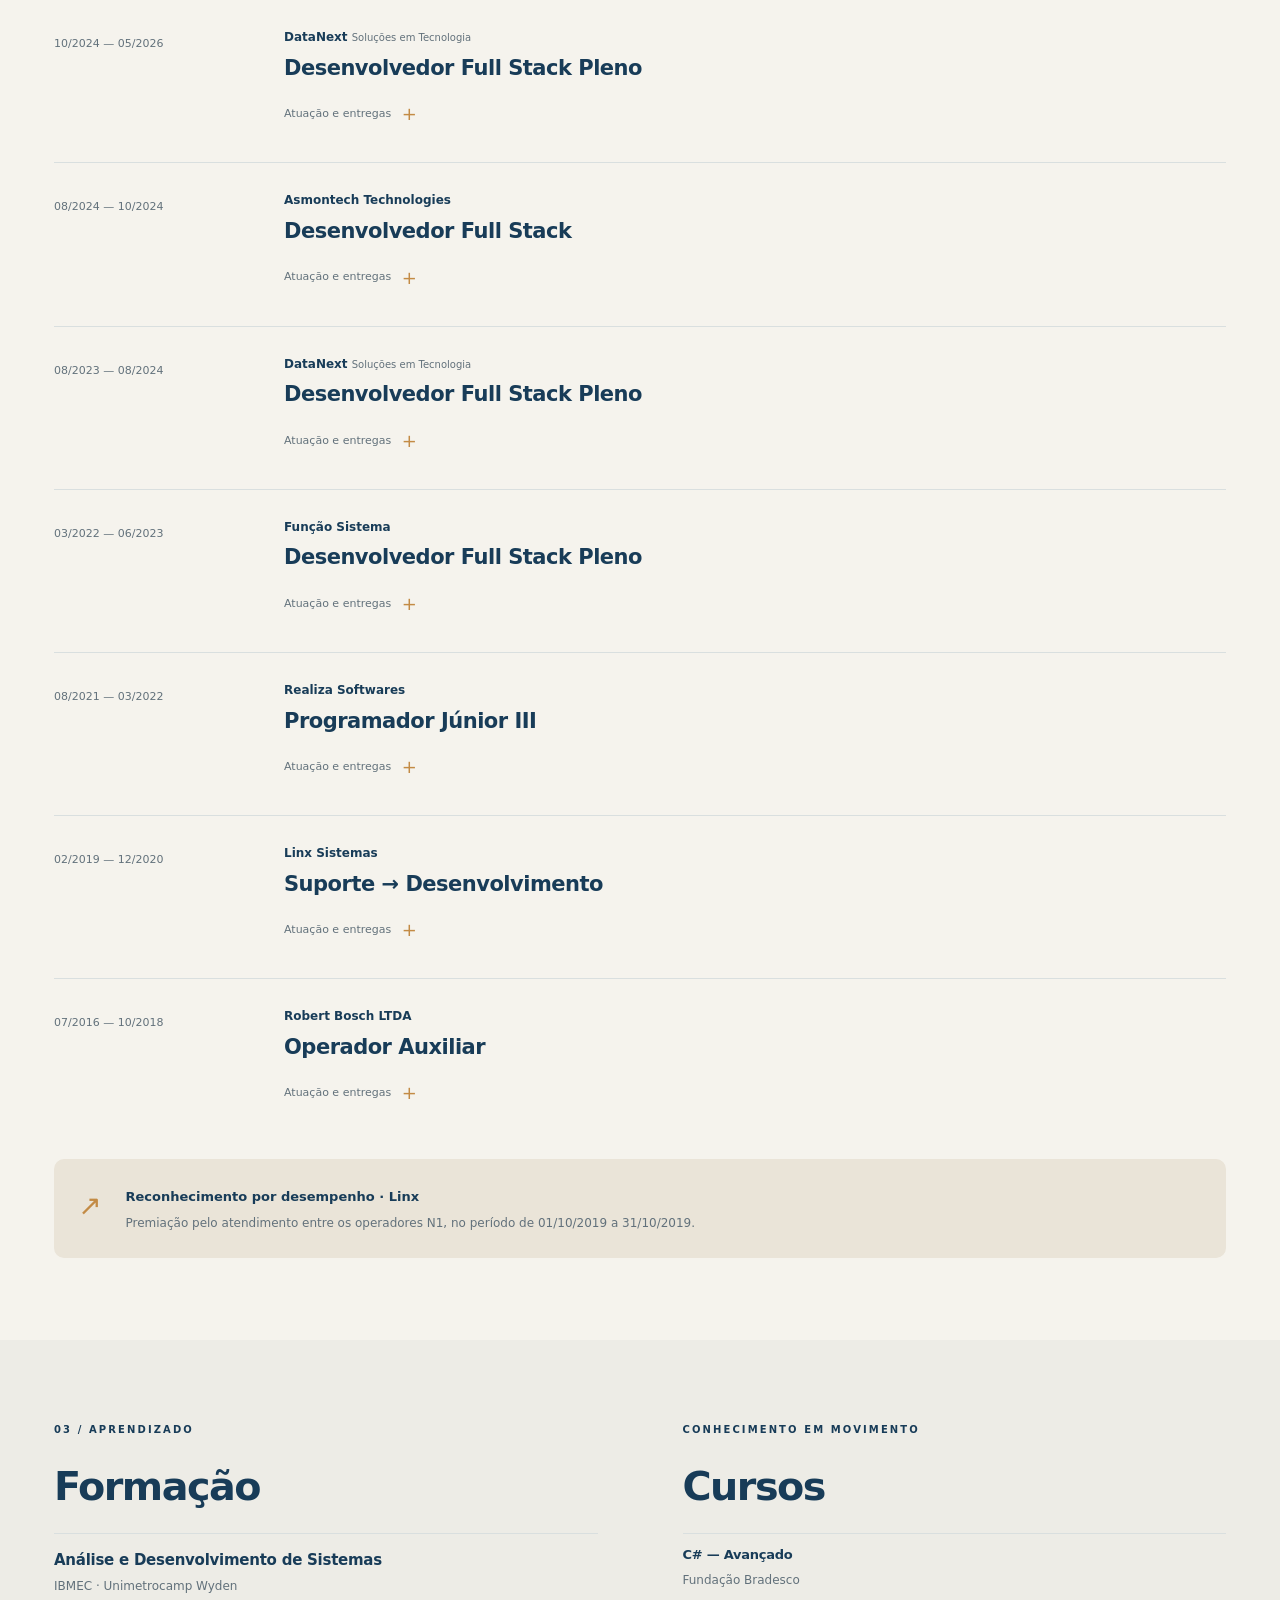
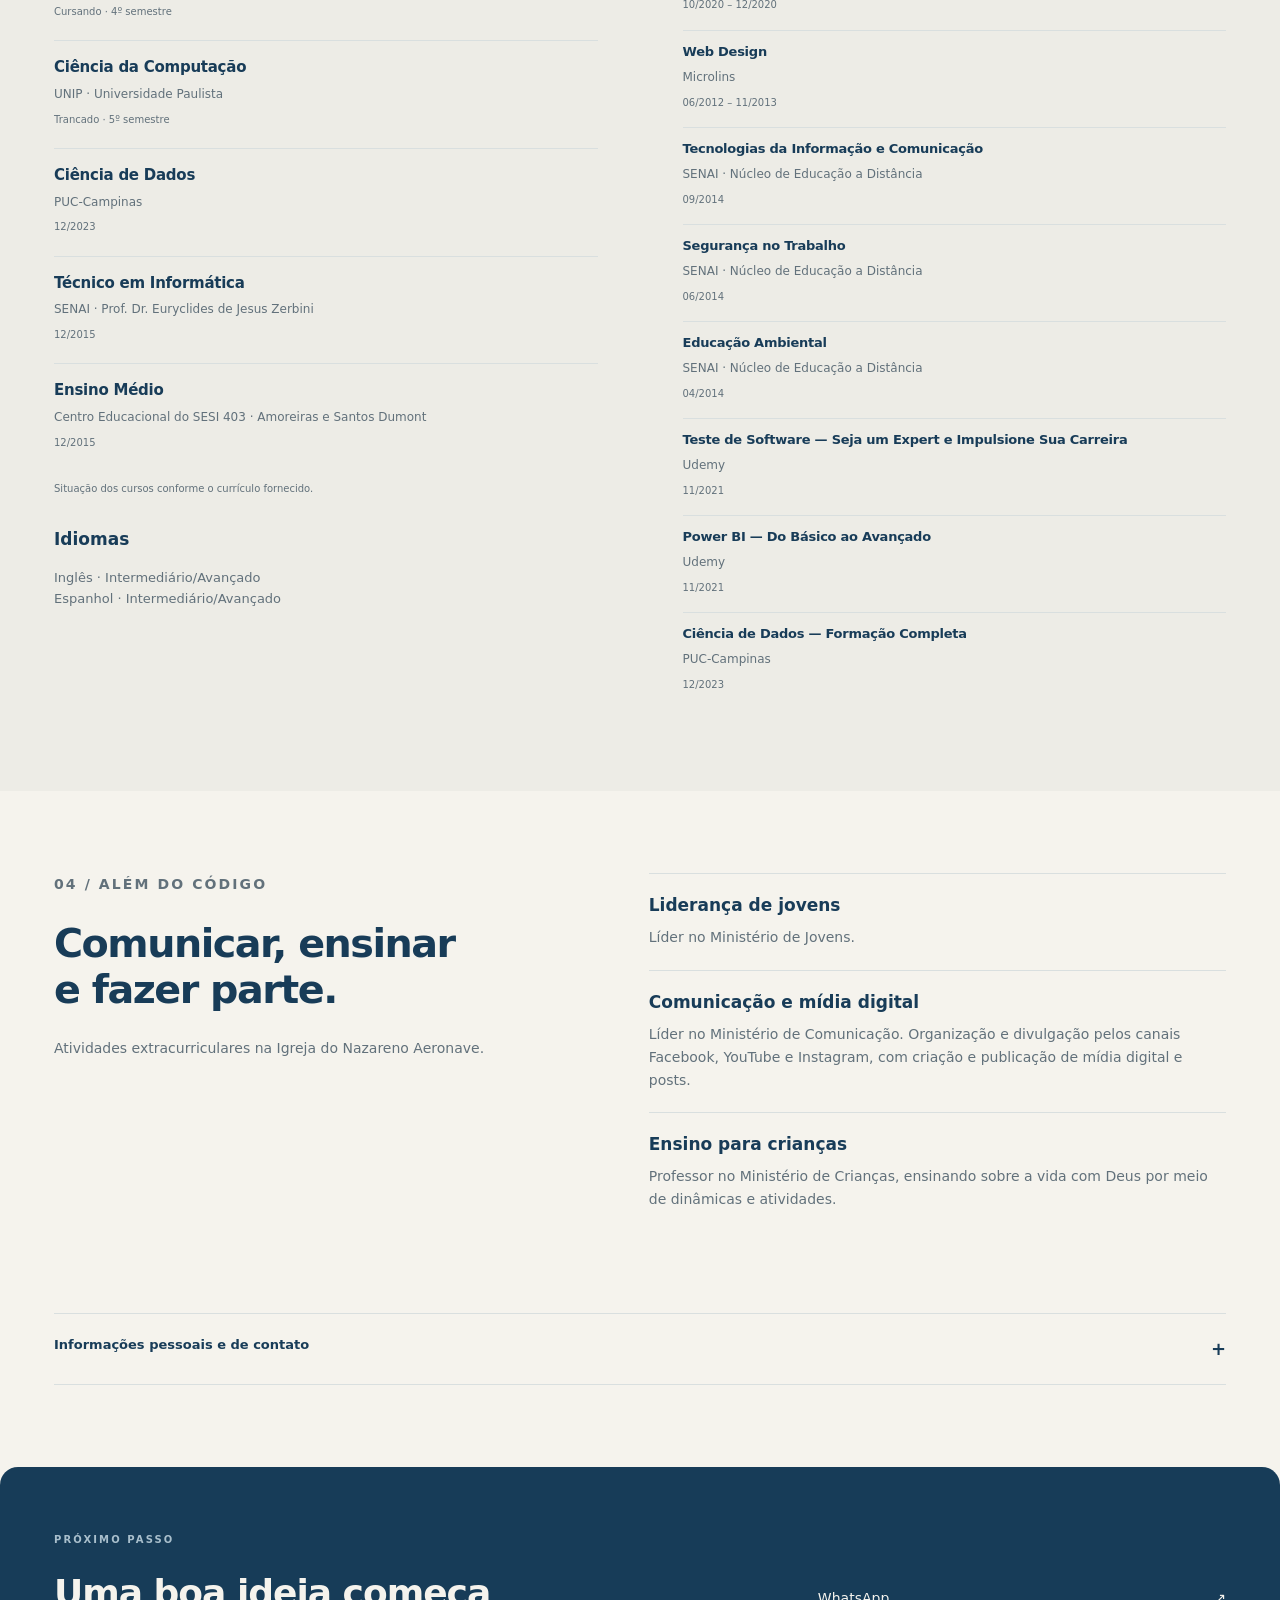
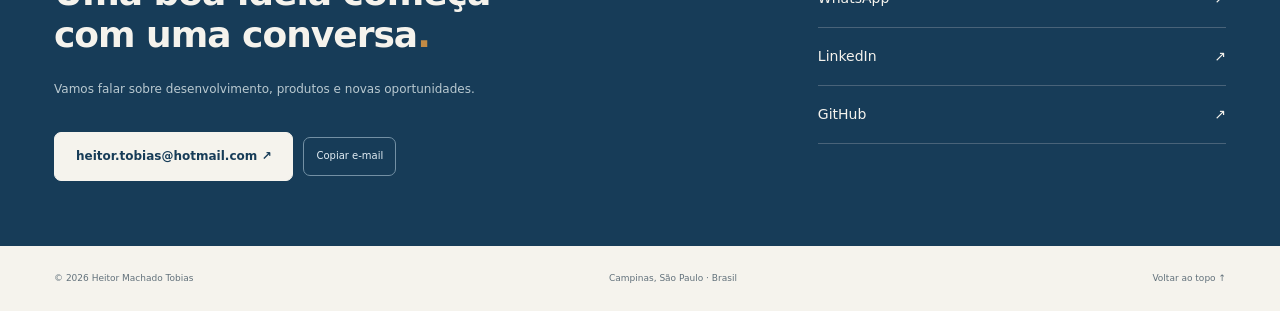
==== commit 7021ba60: "Atualiza datas de EMS e DataNext no currículo" ====
--- a/index.html
+++ b/index.html
@@ -1 +1 @@
-<!doctype html><html lang="pt-BR"><head><meta charset="utf-8"><meta name="viewport" content="width=device-width, initial-scale=1"><meta name="color-scheme" content="light dark"><meta name="description" content="Portfólio de Heitor Machado Tobias: desenvolvimento Full Stack, experiência, formação e projetos. Campinas, São Paulo."><meta name="theme-color" content="#173c5b"><meta property="og:title" content="Heitor Machado Tobias | Desenvolvedor Full Stack"><meta property="og:description" content="Portfólio de Heitor Machado Tobias: desenvolvimento Full Stack, experiência, formação e projetos. Campinas, São Paulo."><meta property="og:type" content="website"><meta property="og:image" content="https://heitortobias.github.io/heitor-tobias-1120.webp"><link rel="icon" href="favicon.svg" type="image/svg+xml"><title>Heitor Machado Tobias | Desenvolvedor Full Stack</title><script src="theme.js"></script><link rel="stylesheet" href="theme.css"><link rel="stylesheet" href="styles.css"><script src="site.js" type="module"></script></head><body id="topo"><div class="reading-progress" aria-hidden="true"></div><a class="skip" href="#conteudo">Pular para o conteúdo</a><header><a class="brand" href="index.html" aria-label="Heitor Tobias, início">ht<span>.</span></a><div class="header-tools"><label class="theme-control"><span aria-hidden="true">◐</span><span class="sr-only">Tema de aparência</span><select aria-label="Tema de aparência" data-theme-select><option value="system">Sistema</option><option value="light">Claro</option><option value="dark">Escuro</option></select></label><button class="menu-toggle" type="button" aria-expanded="false" aria-controls="main-navigation">Menu <span aria-hidden="true">☰</span></button></div><nav id="main-navigation" aria-label="Navegação principal"><a href="index.html">Sobre mim</a><a href="index.html#experiencia">Experiência</a><a href="projetos.html">Projetos <span>↗</span></a><a class="nav-contact" href="#contato">Vamos conversar <span>↗</span></a></nav></header><main id="conteudo"><section class="hero"><div class="hero-copy"><p class="eyebrow"><span class="dot"></span> DESENVOLVEDOR FULL STACK PLENO</p><h1>Heitor<br>Machado Tobias<span>.</span></h1><p class="hero-intro">Tecnologia com propósito.<br>Soluções que fazem parte do dia a dia.</p><p class="hero-detail">Do suporte ao desenvolvimento, uma trajetória construída entendendo pessoas, evoluindo sistemas e conectando ideias a produtos.</p><div class="actions"><a class="button" href="projetos.html">Conheça meus projetos ↗</a><a class="text-link" href="curriculo-heitor-tobias.pdf" download>Baixar currículo ↓</a></div><p class="location">◎ Campinas, São Paulo</p></div><figure class="hero-portrait"><img src="heitor-tobias-1120.webp" srcset="heitor-tobias-640.webp 640w, heitor-tobias-1120.webp 1120w" sizes="(max-width:620px) calc(100vw - 40px), (max-width:900px) 43vw, 500px" width="1120" height="1120" alt="Retrato profissional de Heitor Machado Tobias" fetchpriority="high" decoding="async"><figcaption><span class="portrait-label">PESSOAS. CÓDIGO. POSSIBILIDADES.</span><strong>Prazer, Heitor.</strong><span>Desenvolvedor Full Stack · Campinas, SP</span></figcaption><span class="portrait-tag">&lt;transformando ideias /&gt;</span></figure></section><div class="tech-ribbon"><span>C# & ASP.NET</span><span>Angular & TypeScript</span><span>SQL & Firebird</span><span>Flutter</span><span>Git & Scrum</span></div><section class="section tech-explorer" id="tecnologias"><div><p class="eyebrow">MINHA CAIXA DE FERRAMENTAS</p><h2>Cada camada,<br>uma possibilidade.</h2><p>Explore as tecnologias e práticas que fazem parte da minha trajetória.</p></div><div class="tech-browser"><div class="tech-tabs" role="tablist" aria-label="Áreas de tecnologia"><button role="tab" id="tab-backend" aria-controls="technology-panel" aria-selected="true" data-tech="backend">Backend</button><button role="tab" id="tab-frontend" aria-controls="technology-panel" aria-selected="false" tabindex="-1" data-tech="frontend">Frontend & mobile</button><button role="tab" id="tab-data" aria-controls="technology-panel" aria-selected="false" tabindex="-1" data-tech="data">Dados</button><button role="tab" id="tab-workflow" aria-controls="technology-panel" aria-selected="false" tabindex="-1" data-tech="workflow">Práticas</button></div><div id="technology-panel" role="tabpanel" aria-labelledby="tab-backend" tabindex="0"><span class="tech-symbol" aria-hidden="true">{ }</span><h3 id="tech-heading">A lógica que conecta tudo.</h3><p id="tech-description">Desenvolvimento e manutenção de sistemas, regras de negócio e integração entre aplicações.</p><div class="tags" id="tech-tags"><span>C#</span><span>ASP.NET</span><span>APIs</span><span>Delphi</span><span>MVC</span></div></div></div></section><section class="section about" id="sobre"><div><p class="eyebrow">01 / SOBRE MIM</p><h2>Entender o problema.<br>Construir a solução.</h2></div><div><p>Sou desenvolvedor Full Stack, com experiência em sistemas web, APIs, aplicações desktop e desenvolvimento mobile. Minha trajetória passa pela indústria, pelo atendimento ao cliente e por times de desenvolvimento, somando cerca de oito anos de atuação no mercado conforme o currículo.</p><p>Trabalho com C#, ASP.NET, Delphi, Angular, TypeScript e Flutter, além de análise e manutenção de bancos de dados relacionais. Tenho experiência com Git, revisão de código, testes de sistemas e sprints com Scrum.</p><p>Busco oportunidades como Desenvolvedor Full Stack, Desenvolvedor Full Stack Pleno ou Desenvolvedor.</p><div class="tags"><span>Desenvolvimento web</span><span>Integração de sistemas</span><span>APIs</span><span>Code review</span><span>Testes</span><span>Banco de dados</span></div></div></section><section class="featured section"><div class="feature-visual"><span class="eyebrow">PROJETO EM DESTAQUE</span><div class="finance-icon">$</div><p>Meu Financeiro<span>Finanças da família. Em um só lugar.</span></p><span class="mini-tag">Flutter + ASP.NET Core + PostgreSQL</span></div><div><p class="eyebrow">DA IDEIA AO PRODUTO</p><h2>Controle financeiro<br>com inteligência.</h2><p>Um aplicativo familiar com lançamentos por texto ou voz, orçamento por categoria, metas financeiras e um assistente para consultar o histórico.</p><a class="button" href="projetos.html#meu-financeiro">Explorar o projeto ↗</a></div></section><section class="featured section volunteer-featured"><div class="feature-visual volunteer-visual"><span class="eyebrow">PESSOAS CONECTADAS PELO PROPÓSITO</span><img src="volunteer-manager-preview.webp" alt="Painel demonstrativo do Aeronave • Voluntários" width="1100" height="619" loading="lazy" decoding="async"><p>VolunteerManager<span>Aeronave • Voluntários</span></p><span class="mini-tag">React + PWA + Supabase + PostgreSQL</span></div><div><p class="eyebrow">TECNOLOGIA PARA ORGANIZAR O SERVIR</p><h2>Uma equipe.<br>Muitas formas de contribuir.</h2><p>Gestão de voluntários, ministérios e escalas, com experiências próprias para voluntários, líderes e administradores.</p><a class="button" href="projetos.html#volunteer-manager">Conhecer o projeto e o vídeo ↗</a></div></section><section class="section" id="experiencia"><div class="section-head"><div><p class="eyebrow">02 / TRAJETÓRIA</p><h2>Experiência que<br>se transforma em entrega.</h2></div><div class="experience-tools"><p>Da qualidade na produção<br>à qualidade no software.</p><button type="button" class="outline-button" data-expand-experience aria-expanded="false">Expandir experiências</button></div></div><article class="job"><p class="period">10/2024 — Atual</p><div><p class="company">EMS</p><h3>Desenvolvedor Full Stack</h3><details class="job-details"><summary>Atuação e entregas <span aria-hidden="true">+</span></summary><p>Atuação na sustentação do projeto.</p></details></div></article><article class="job"><p class="period">08/2024 — 10/2024</p><div><p class="company">DataNext <span>Soluções em Tecnologia</span></p><h3>Desenvolvedor Full Stack Pleno</h3><details class="job-details"><summary>Atuação e entregas <span aria-hidden="true">+</span></summary><p>Atualizações e manutenção de sistema web para controle de procedimentos dentários. Manutenção de bancos de dados SQL e implementação e manutenção de APIs.</p></details></div></article><article class="job"><p class="period">08/2024 — 10/2024</p><div><p class="company">Asmontech Technologies <span></span></p><h3>Desenvolvedor Full Stack</h3><details class="job-details"><summary>Atuação e entregas <span aria-hidden="true">+</span></summary><p>Atualizações e manutenção de sistema web de chamados com Angular e TypeScript. Banco de dados SQL, implementação e manutenção de APIs, desenvolvimento mobile com Flutter e tabelas e recursos dinâmicos com VBA.</p></details></div></article><article class="job"><p class="period">08/2023 — 08/2024</p><div><p class="company">DataNext <span>Soluções em Tecnologia</span></p><h3>Desenvolvedor Full Stack Pleno</h3><details class="job-details"><summary>Atuação e entregas <span aria-hidden="true">+</span></summary><p>Atualizações e manutenção de sistema web para controle de procedimentos dentários, bancos de dados SQL e implementação e manutenção de APIs.</p></details></div></article><article class="job"><p class="period">03/2022 — 06/2023</p><div><p class="company">Função Sistema <span></span></p><h3>Desenvolvedor Full Stack Pleno</h3><details class="job-details"><summary>Atuação e entregas <span aria-hidden="true">+</span></summary><p>Manutenção e evolução de sistema web MVC para gestão de clientes e intranet, servidores, bancos SQL e APIs. Integração entre sistemas da empresa com MultiProjetos. Entregas de downloads em massa e solicitações em grande escala, testadas, documentadas e aplicadas no cliente, melhorando a relação cliente–empresa e o uso das ferramentas.</p></details></div></article><article class="job"><p class="period">08/2021 — 03/2022</p><div><p class="company">Realiza Softwares <span></span></p><h3>Programador Júnior III</h3><details class="job-details"><summary>Atuação e entregas <span aria-hidden="true">+</span></summary><p>Atualizações e manutenção de ERP para gestão de empresas e negócios. Homologação e implantação de frente de caixa. Manutenção de servidores e bancos SQL, Access e Firebird, além de implementação e manutenção de APIs. Entregas voltadas às necessidades dos clientes e à evolução do produto.</p></details></div></article><article class="job"><p class="period">02/2019 — 12/2020</p><div><p class="company">Linx Sistemas <span></span></p><h3>Suporte → Desenvolvimento</h3><details class="job-details"><summary>Atuação e entregas <span aria-hidden="true">+</span></summary><p>Atuação como Analista Jr I de Suporte, Analista de Desenvolvimento Jr e Desenvolvedor. Atendimento N1 e resolução de dúvidas e problemas. Codificador principal em projeto piloto de uma equipe de quatro pessoas para resolver um problema recorrente e reduzir contatos com o suporte. Melhorias e funcionalidades em Delphi para desktop e C# com ASP.NET. A ferramenta cumpriu sua função e reduziu contatos no suporte.</p></details></div></article><article class="job"><p class="period">07/2016 — 10/2018</p><div><p class="company">Robert Bosch LTDA <span></span></p><h3>Operador Auxiliar</h3><details class="job-details"><summary>Atuação e entregas <span aria-hidden="true">+</span></summary><p>Operação de máquinas injetoras de produtos plásticos, inspeção visual e controle de qualidade durante a produção e na finalização da linha. Apoio no empacotamento, envio e trânsito de peças entre setores para exames e testes. A equipe atingiu altos indicadores de produção e qualidade, com pontuações e premiações internas.</p></details></div></article><aside class="award"><span>↗</span><div><strong>Reconhecimento por desempenho · Linx</strong><p>Premiação pelo atendimento entre os operadores N1, no período de 01/10/2019 a 31/10/2019.</p></div></aside></section><section class="section education"><div><p class="eyebrow">03 / APRENDIZADO</p><h2>Formação</h2><ul class="records"><li><h3>Análise e Desenvolvimento de Sistemas</h3><p>IBMEC · Unimetrocamp Wyden</p><span>Cursando · 4º semestre</span></li><li><h3>Ciência da Computação</h3><p>UNIP · Universidade Paulista</p><span>Trancado · 5º semestre</span></li><li><h3>Ciência de Dados</h3><p>PUC-Campinas</p><span>12/2023</span></li><li><h3>Técnico em Informática</h3><p>SENAI · Prof. Dr. Euryclides de Jesus Zerbini</p><span>12/2015</span></li><li><h3>Ensino Médio</h3><p>Centro Educacional do SESI 403 · Amoreiras e Santos Dumont</p><span>12/2015</span></li></ul><p class="source-note">Situação dos cursos conforme o currículo fornecido.</p><h3 class="language-title">Idiomas</h3><p>Inglês · Intermediário/Avançado<br>Espanhol · Intermediário/Avançado</p></div><div><p class="eyebrow">CONHECIMENTO EM MOVIMENTO</p><h2>Cursos</h2><ul class="records compact"><li><h3>C# — Avançado</h3><p>Fundação Bradesco</p><span>10/2020 – 12/2020</span></li><li><h3>Web Design</h3><p>Microlins</p><span>06/2012 – 11/2013</span></li><li><h3>Tecnologias da Informação e Comunicação</h3><p>SENAI · Núcleo de Educação a Distância</p><span>09/2014</span></li><li><h3>Segurança no Trabalho</h3><p>SENAI · Núcleo de Educação a Distância</p><span>06/2014</span></li><li><h3>Educação Ambiental</h3><p>SENAI · Núcleo de Educação a Distância</p><span>04/2014</span></li><li><h3>Teste de Software — Seja um Expert e Impulsione Sua Carreira</h3><p>Udemy</p><span>11/2021</span></li><li><h3>Power BI — Do Básico ao Avançado</h3><p>Udemy</p><span>11/2021</span></li><li><h3>Ciência de Dados — Formação Completa</h3><p>PUC-Campinas</p><span>12/2023</span></li></ul></div></section><section class="section community"><div><p class="eyebrow">04 / ALÉM DO CÓDIGO</p><h2>Comunicar, ensinar<br>e fazer parte.</h2><p>Atividades extracurriculares na Igreja do Nazareno Aeronave.</p></div><div class="community-list"><article><h3>Liderança de jovens</h3><p>Líder no Ministério de Jovens.</p></article><article><h3>Comunicação e mídia digital</h3><p>Líder no Ministério de Comunicação. Organização e divulgação pelos canais Facebook, YouTube e Instagram, com criação e publicação de mídia digital e posts.</p></article><article><h3>Ensino para crianças</h3><p>Professor no Ministério de Crianças, ensinando sobre a vida com Deus por meio de dinâmicas e atividades.</p></article></div></section><section class="section profile"><details><summary>Informações pessoais e de contato <span>+</span></summary><div class="profile-grid"><p><strong>Nome completo</strong>Heitor Machado Tobias</p><p><strong>Nascimento</strong>25/03/1998</p><p><strong>Endereço</strong>Av. Coacyara, 1101 · Campinas, São Paulo</p><p><strong>Celular / WhatsApp</strong><a href="tel:+5519994448213">(19) 99444-8213</a></p><p><strong>E-mail</strong><a href="mailto:heitor.tobias@hotmail.com">heitor.tobias@hotmail.com</a></p></div></details></section></main><section class="contact" id="contato"><div><p class="eyebrow">PRÓXIMO PASSO</p><h2>Uma boa ideia começa<br>com uma conversa<span>.</span></h2><p>Vamos falar sobre desenvolvimento, produtos e novas oportunidades.</p><div class="email-actions"><a class="button light" href="mailto:heitor.tobias@hotmail.com">heitor.tobias@hotmail.com ↗</a><button class="copy-email" type="button" data-copy-email aria-label="Copiar e-mail de contato">Copiar e-mail</button><span class="copy-status" role="status" aria-live="polite"></span></div></div><div class="contact-links"><a href="https://wa.me/5519994448213" target="_blank" rel="noopener noreferrer">WhatsApp <span>↗</span></a><a href="https://www.linkedin.com/in/heitortobias/" target="_blank" rel="noopener noreferrer">LinkedIn <span>↗</span></a><a href="https://github.com/heitor2503" target="_blank" rel="noopener noreferrer">GitHub <span>↗</span></a></div></section><footer><span>© <span id="year">2026</span> Heitor Machado Tobias</span><span>Campinas, São Paulo · Brasil</span><a href="#topo">Voltar ao topo ↑</a></footer></body></html>+<!doctype html><html lang="pt-BR"><head><meta charset="utf-8"><meta name="viewport" content="width=device-width, initial-scale=1"><meta name="color-scheme" content="light dark"><meta name="description" content="Portfólio de Heitor Machado Tobias: desenvolvimento Full Stack, experiência, formação e projetos. Campinas, São Paulo."><meta name="theme-color" content="#173c5b"><meta property="og:title" content="Heitor Machado Tobias | Desenvolvedor Full Stack"><meta property="og:description" content="Portfólio de Heitor Machado Tobias: desenvolvimento Full Stack, experiência, formação e projetos. Campinas, São Paulo."><meta property="og:type" content="website"><meta property="og:image" content="https://heitortobias.github.io/heitor-tobias-1120.webp"><link rel="icon" href="favicon.svg" type="image/svg+xml"><title>Heitor Machado Tobias | Desenvolvedor Full Stack</title><script src="theme.js"></script><link rel="stylesheet" href="theme.css"><link rel="stylesheet" href="styles.css"><script src="site.js" type="module"></script></head><body id="topo"><div class="reading-progress" aria-hidden="true"></div><a class="skip" href="#conteudo">Pular para o conteúdo</a><header><a class="brand" href="index.html" aria-label="Heitor Tobias, início">ht<span>.</span></a><div class="header-tools"><label class="theme-control"><span aria-hidden="true">◐</span><span class="sr-only">Tema de aparência</span><select aria-label="Tema de aparência" data-theme-select><option value="system">Sistema</option><option value="light">Claro</option><option value="dark">Escuro</option></select></label><button class="menu-toggle" type="button" aria-expanded="false" aria-controls="main-navigation">Menu <span aria-hidden="true">☰</span></button></div><nav id="main-navigation" aria-label="Navegação principal"><a href="index.html">Sobre mim</a><a href="index.html#experiencia">Experiência</a><a href="projetos.html">Projetos <span>↗</span></a><a class="nav-contact" href="#contato">Vamos conversar <span>↗</span></a></nav></header><main id="conteudo"><section class="hero"><div class="hero-copy"><p class="eyebrow"><span class="dot"></span> DESENVOLVEDOR FULL STACK PLENO</p><h1>Heitor<br>Machado Tobias<span>.</span></h1><p class="hero-intro">Tecnologia com propósito.<br>Soluções que fazem parte do dia a dia.</p><p class="hero-detail">Do suporte ao desenvolvimento, uma trajetória construída entendendo pessoas, evoluindo sistemas e conectando ideias a produtos.</p><div class="actions"><a class="button" href="projetos.html">Conheça meus projetos ↗</a><a class="text-link" href="curriculo-heitor-tobias.pdf?v=20261112-datas" download>Baixar currículo ↓</a></div><p class="location">◎ Campinas, São Paulo</p></div><figure class="hero-portrait"><img src="heitor-tobias-1120.webp" srcset="heitor-tobias-640.webp 640w, heitor-tobias-1120.webp 1120w" sizes="(max-width:620px) calc(100vw - 40px), (max-width:900px) 43vw, 500px" width="1120" height="1120" alt="Retrato profissional de Heitor Machado Tobias" fetchpriority="high" decoding="async"><figcaption><span class="portrait-label">PESSOAS. CÓDIGO. POSSIBILIDADES.</span><strong>Prazer, Heitor.</strong><span>Desenvolvedor Full Stack · Campinas, SP</span></figcaption><span class="portrait-tag">&lt;transformando ideias /&gt;</span></figure></section><div class="tech-ribbon"><span>C# & ASP.NET</span><span>Angular & TypeScript</span><span>SQL & Firebird</span><span>Flutter</span><span>Git & Scrum</span></div><section class="section tech-explorer" id="tecnologias"><div><p class="eyebrow">MINHA CAIXA DE FERRAMENTAS</p><h2>Cada camada,<br>uma possibilidade.</h2><p>Explore as tecnologias e práticas que fazem parte da minha trajetória.</p></div><div class="tech-browser"><div class="tech-tabs" role="tablist" aria-label="Áreas de tecnologia"><button role="tab" id="tab-backend" aria-controls="technology-panel" aria-selected="true" data-tech="backend">Backend</button><button role="tab" id="tab-frontend" aria-controls="technology-panel" aria-selected="false" tabindex="-1" data-tech="frontend">Frontend & mobile</button><button role="tab" id="tab-data" aria-controls="technology-panel" aria-selected="false" tabindex="-1" data-tech="data">Dados</button><button role="tab" id="tab-workflow" aria-controls="technology-panel" aria-selected="false" tabindex="-1" data-tech="workflow">Práticas</button></div><div id="technology-panel" role="tabpanel" aria-labelledby="tab-backend" tabindex="0"><span class="tech-symbol" aria-hidden="true">{ }</span><h3 id="tech-heading">A lógica que conecta tudo.</h3><p id="tech-description">Desenvolvimento e manutenção de sistemas, regras de negócio e integração entre aplicações.</p><div class="tags" id="tech-tags"><span>C#</span><span>ASP.NET</span><span>APIs</span><span>Delphi</span><span>MVC</span></div></div></div></section><section class="section about" id="sobre"><div><p class="eyebrow">01 / SOBRE MIM</p><h2>Entender o problema.<br>Construir a solução.</h2></div><div><p>Sou desenvolvedor Full Stack, com experiência em sistemas web, APIs, aplicações desktop e desenvolvimento mobile. Minha trajetória passa pela indústria, pelo atendimento ao cliente e por times de desenvolvimento, somando cerca de oito anos de atuação no mercado conforme o currículo.</p><p>Trabalho com C#, ASP.NET, Delphi, Angular, TypeScript e Flutter, além de análise e manutenção de bancos de dados relacionais. Tenho experiência com Git, revisão de código, testes de sistemas e sprints com Scrum.</p><p>Busco oportunidades como Desenvolvedor Full Stack, Desenvolvedor Full Stack Pleno ou Desenvolvedor.</p><div class="tags"><span>Desenvolvimento web</span><span>Integração de sistemas</span><span>APIs</span><span>Code review</span><span>Testes</span><span>Banco de dados</span></div></div></section><section class="featured section"><div class="feature-visual"><span class="eyebrow">PROJETO EM DESTAQUE</span><div class="finance-icon">$</div><p>Meu Financeiro<span>Finanças da família. Em um só lugar.</span></p><span class="mini-tag">Flutter + ASP.NET Core + PostgreSQL</span></div><div><p class="eyebrow">DA IDEIA AO PRODUTO</p><h2>Controle financeiro<br>com inteligência.</h2><p>Um aplicativo familiar com lançamentos por texto ou voz, orçamento por categoria, metas financeiras e um assistente para consultar o histórico.</p><a class="button" href="projetos.html#meu-financeiro">Explorar o projeto ↗</a></div></section><section class="featured section volunteer-featured"><div class="feature-visual volunteer-visual"><span class="eyebrow">PESSOAS CONECTADAS PELO PROPÓSITO</span><img src="volunteer-manager-preview.webp" alt="Painel demonstrativo do Aeronave • Voluntários" width="1100" height="619" loading="lazy" decoding="async"><p>VolunteerManager<span>Aeronave • Voluntários</span></p><span class="mini-tag">React + PWA + Supabase + PostgreSQL</span></div><div><p class="eyebrow">TECNOLOGIA PARA ORGANIZAR O SERVIR</p><h2>Uma equipe.<br>Muitas formas de contribuir.</h2><p>Gestão de voluntários, ministérios e escalas, com experiências próprias para voluntários, líderes e administradores.</p><a class="button" href="projetos.html#volunteer-manager">Conhecer o projeto e o vídeo ↗</a></div></section><section class="section" id="experiencia"><div class="section-head"><div><p class="eyebrow">02 / TRAJETÓRIA</p><h2>Experiência que<br>se transforma em entrega.</h2></div><div class="experience-tools"><p>Da qualidade na produção<br>à qualidade no software.</p><button type="button" class="outline-button" data-expand-experience aria-expanded="false">Expandir experiências</button></div></div><article class="job"><p class="period">05/2026 — Atual</p><div><p class="company">EMS</p><h3>Desenvolvedor Full Stack</h3><details class="job-details"><summary>Atuação e entregas <span aria-hidden="true">+</span></summary><p>Atuação Full Stack na sustentação e evolução do projeto, com implementação de código, correções de falhas e aplicação de hotfixes. Manutenção e ajustes em bancos de dados, desenvolvimento e manutenção de APIs e gestão de dispositivos IoT. Direcionamento de profissionais de manutenção para intervenções em campo (in loco).</p></details></div></article><article class="job"><p class="period">10/2024 — 05/2026</p><div><p class="company">DataNext <span>Soluções em Tecnologia</span></p><h3>Desenvolvedor Full Stack Pleno</h3><details class="job-details"><summary>Atuação e entregas <span aria-hidden="true">+</span></summary><p>Atualizações e manutenção de sistema web para controle de procedimentos dentários. Manutenção de bancos de dados SQL e implementação e manutenção de APIs.</p></details></div></article><article class="job"><p class="period">08/2024 — 10/2024</p><div><p class="company">Asmontech Technologies <span></span></p><h3>Desenvolvedor Full Stack</h3><details class="job-details"><summary>Atuação e entregas <span aria-hidden="true">+</span></summary><p>Atualizações e manutenção de sistema web de chamados com Angular e TypeScript. Banco de dados SQL, implementação e manutenção de APIs, desenvolvimento mobile com Flutter e tabelas e recursos dinâmicos com VBA.</p></details></div></article><article class="job"><p class="period">08/2023 — 08/2024</p><div><p class="company">DataNext <span>Soluções em Tecnologia</span></p><h3>Desenvolvedor Full Stack Pleno</h3><details class="job-details"><summary>Atuação e entregas <span aria-hidden="true">+</span></summary><p>Atualizações e manutenção de sistema web para controle de procedimentos dentários, bancos de dados SQL e implementação e manutenção de APIs.</p></details></div></article><article class="job"><p class="period">03/2022 — 06/2023</p><div><p class="company">Função Sistema <span></span></p><h3>Desenvolvedor Full Stack Pleno</h3><details class="job-details"><summary>Atuação e entregas <span aria-hidden="true">+</span></summary><p>Manutenção e evolução de sistema web MVC para gestão de clientes e intranet, servidores, bancos SQL e APIs. Integração entre sistemas da empresa com MultiProjetos. Entregas de downloads em massa e solicitações em grande escala, testadas, documentadas e aplicadas no cliente, melhorando a relação cliente–empresa e o uso das ferramentas.</p></details></div></article><article class="job"><p class="period">08/2021 — 03/2022</p><div><p class="company">Realiza Softwares <span></span></p><h3>Programador Júnior III</h3><details class="job-details"><summary>Atuação e entregas <span aria-hidden="true">+</span></summary><p>Atualizações e manutenção de ERP para gestão de empresas e negócios. Homologação e implantação de frente de caixa. Manutenção de servidores e bancos SQL, Access e Firebird, além de implementação e manutenção de APIs. Entregas voltadas às necessidades dos clientes e à evolução do produto.</p></details></div></article><article class="job"><p class="period">02/2019 — 12/2020</p><div><p class="company">Linx Sistemas <span></span></p><h3>Suporte → Desenvolvimento</h3><details class="job-details"><summary>Atuação e entregas <span aria-hidden="true">+</span></summary><p>Atuação como Analista Jr I de Suporte, Analista de Desenvolvimento Jr e Desenvolvedor. Atendimento N1 e resolução de dúvidas e problemas. Codificador principal em projeto piloto de uma equipe de quatro pessoas para resolver um problema recorrente e reduzir contatos com o suporte. Melhorias e funcionalidades em Delphi para desktop e C# com ASP.NET. A ferramenta cumpriu sua função e reduziu contatos no suporte.</p></details></div></article><article class="job"><p class="period">07/2016 — 10/2018</p><div><p class="company">Robert Bosch LTDA <span></span></p><h3>Operador Auxiliar</h3><details class="job-details"><summary>Atuação e entregas <span aria-hidden="true">+</span></summary><p>Operação de máquinas injetoras de produtos plásticos, inspeção visual e controle de qualidade durante a produção e na finalização da linha. Apoio no empacotamento, envio e trânsito de peças entre setores para exames e testes. A equipe atingiu altos indicadores de produção e qualidade, com pontuações e premiações internas.</p></details></div></article><aside class="award"><span>↗</span><div><strong>Reconhecimento por desempenho · Linx</strong><p>Premiação pelo atendimento entre os operadores N1, no período de 01/10/2019 a 31/10/2019.</p></div></aside></section><section class="section education"><div><p class="eyebrow">03 / APRENDIZADO</p><h2>Formação</h2><ul class="records"><li><h3>Análise e Desenvolvimento de Sistemas</h3><p>IBMEC · Unimetrocamp Wyden</p><span>Cursando · 4º semestre</span></li><li><h3>Ciência da Computação</h3><p>UNIP · Universidade Paulista</p><span>Trancado · 5º semestre</span></li><li><h3>Ciência de Dados</h3><p>PUC-Campinas</p><span>12/2023</span></li><li><h3>Técnico em Informática</h3><p>SENAI · Prof. Dr. Euryclides de Jesus Zerbini</p><span>12/2015</span></li><li><h3>Ensino Médio</h3><p>Centro Educacional do SESI 403 · Amoreiras e Santos Dumont</p><span>12/2015</span></li></ul><p class="source-note">Situação dos cursos conforme o currículo fornecido.</p><h3 class="language-title">Idiomas</h3><p>Inglês · Intermediário/Avançado<br>Espanhol · Intermediário/Avançado</p></div><div><p class="eyebrow">CONHECIMENTO EM MOVIMENTO</p><h2>Cursos</h2><ul class="records compact"><li><h3>C# — Avançado</h3><p>Fundação Bradesco</p><span>10/2020 – 12/2020</span></li><li><h3>Web Design</h3><p>Microlins</p><span>06/2012 – 11/2013</span></li><li><h3>Tecnologias da Informação e Comunicação</h3><p>SENAI · Núcleo de Educação a Distância</p><span>09/2014</span></li><li><h3>Segurança no Trabalho</h3><p>SENAI · Núcleo de Educação a Distância</p><span>06/2014</span></li><li><h3>Educação Ambiental</h3><p>SENAI · Núcleo de Educação a Distância</p><span>04/2014</span></li><li><h3>Teste de Software — Seja um Expert e Impulsione Sua Carreira</h3><p>Udemy</p><span>11/2021</span></li><li><h3>Power BI — Do Básico ao Avançado</h3><p>Udemy</p><span>11/2021</span></li><li><h3>Ciência de Dados — Formação Completa</h3><p>PUC-Campinas</p><span>12/2023</span></li></ul></div></section><section class="section community"><div><p class="eyebrow">04 / ALÉM DO CÓDIGO</p><h2>Comunicar, ensinar<br>e fazer parte.</h2><p>Atividades extracurriculares na Igreja do Nazareno Aeronave.</p></div><div class="community-list"><article><h3>Liderança de jovens</h3><p>Líder no Ministério de Jovens.</p></article><article><h3>Comunicação e mídia digital</h3><p>Líder no Ministério de Comunicação. Organização e divulgação pelos canais Facebook, YouTube e Instagram, com criação e publicação de mídia digital e posts.</p></article><article><h3>Ensino para crianças</h3><p>Professor no Ministério de Crianças, ensinando sobre a vida com Deus por meio de dinâmicas e atividades.</p></article></div></section><section class="section profile"><details><summary>Informações pessoais e de contato <span>+</span></summary><div class="profile-grid"><p><strong>Nome completo</strong>Heitor Machado Tobias</p><p><strong>Nascimento</strong>25/03/1998</p><p><strong>Endereço</strong>Av. Coacyara, 1101 · Campinas, São Paulo</p><p><strong>Celular / WhatsApp</strong><a href="tel:+5519994448213">(19) 99444-8213</a></p><p><strong>E-mail</strong><a href="mailto:heitor.tobias@hotmail.com">heitor.tobias@hotmail.com</a></p></div></details></section></main><section class="contact" id="contato"><div><p class="eyebrow">PRÓXIMO PASSO</p><h2>Uma boa ideia começa<br>com uma conversa<span>.</span></h2><p>Vamos falar sobre desenvolvimento, produtos e novas oportunidades.</p><div class="email-actions"><a class="button light" href="mailto:heitor.tobias@hotmail.com">heitor.tobias@hotmail.com ↗</a><button class="copy-email" type="button" data-copy-email aria-label="Copiar e-mail de contato">Copiar e-mail</button><span class="copy-status" role="status" aria-live="polite"></span></div></div><div class="contact-links"><a href="https://wa.me/5519994448213" target="_blank" rel="noopener noreferrer">WhatsApp <span>↗</span></a><a href="https://www.linkedin.com/in/heitortobias/" target="_blank" rel="noopener noreferrer">LinkedIn <span>↗</span></a><a href="https://github.com/heitor2503" target="_blank" rel="noopener noreferrer">GitHub <span>↗</span></a></div></section><footer><span>© <span id="year">2026</span> Heitor Machado Tobias</span><span>Campinas, São Paulo · Brasil</span><a href="#topo">Voltar ao topo ↑</a></footer></body></html>
--- a/styles.css
+++ b/styles.css
@@ -1,17 +1,44 @@
-:root{--paper:#f5f3ed;--ink:#183c58;--muted:#62717b;--line:#d9dfdf;--blue:#265f80;--gold:#c38b45;--white:#fff;--green:#285f4d}*{box-sizing:border-box}html{scroll-behavior:smooth;scroll-padding-top:90px}body{margin:0;background:var(--paper);color:var(--ink);font-family:Arial,Helvetica,sans-serif;line-height:1.65}a{color:inherit;text-decoration:none}a:focus-visible,button:focus-visible,summary:focus-visible{outline:3px solid var(--gold);outline-offset:5px}header,main,footer,.contact{max-width:1280px;margin:auto}header{padding:25px 54px;display:flex;align-items:center;justify-content:space-between;border-bottom:1px solid var(--line)}.brand{font-size:38px;letter-spacing:-4px;font-weight:800;line-height:1}.brand span,h1>span,h2>span{color:var(--gold)}nav{display:flex;gap:30px;align-items:center;font-size:13px;font-weight:bold}nav a:hover,nav a[aria-current]{color:var(--gold)}.nav-contact{border:1px solid #b7c1c6;padding:11px 17px}.nav-contact span{margin-left:16px}.hero{padding:78px 54px 64px;display:grid;grid-template-columns:1.2fr 1fr;gap:54px;align-items:center}.eyebrow{font-size:10px;letter-spacing:2.1px;font-weight:700;margin:0 0 24px}.dot{width:7px;height:7px;display:inline-block;background:var(--gold);border-radius:50%;margin-right:8px}h1{font-size:clamp(48px,5.6vw,74px);line-height:1.06;letter-spacing:-3px;font-weight:700;margin:0 0 28px}h2{font-size:clamp(28px,3.1vw,42px);line-height:1.16;letter-spacing:-1.5px;font-weight:600;margin:0 0 24px}h3{line-height:1.3}.hero-intro{font-size:21px;line-height:1.5;margin-bottom:17px}.hero-detail{max-width:450px;color:var(--muted);font-size:14px}.actions{display:flex;align-items:center;gap:25px;margin:30px 0}.button{display:inline-flex;align-items:center;justify-content:center;gap:20px;padding:14px 21px;background:var(--ink);color:white;font-size:12px;font-weight:700;border:1px solid var(--ink);transition:background .2s}.button:hover{background:var(--blue)}.text-link{font-size:12px;border-bottom:1px solid var(--ink);padding:8px 0}.location{font-size:11px;color:var(--muted);margin-top:30px}.hero-art{height:480px;background:#dbe6e8;position:relative;overflow:hidden;background-image:linear-gradient(#cad9dc70 1px,transparent 1px),linear-gradient(90deg,#cad9dc70 1px,transparent 1px);background-size:30px 30px;border-radius:130px 130px 4px 4px}.orbit{position:absolute;border:1px solid #9fb8c1;border-radius:50%;width:340px;height:340px;top:45px;left:calc(50% - 170px)}.orbit:after{content:'';position:absolute;inset:35px;border:1px solid #adc3ca;border-radius:50%}.code-mark{position:absolute;left:50%;top:160px;transform:translateX(-50%) rotate(-8deg);font-size:64px;letter-spacing:-4px;background:var(--ink);color:var(--paper);padding:12px 30px;border-radius:18px;box-shadow:14px 18px 0 #c19a6555;white-space:nowrap}.floating{position:absolute;background:var(--paper);border:1px solid #c6d1d4;font-size:10px;letter-spacing:.5px;padding:9px 14px;box-shadow:0 6px 15px #173c5b0a}.f1{top:91px;left:30px;transform:rotate(-6deg)}.f2{top:275px;right:15px;transform:rotate(5deg)}.f3{top:312px;left:24px;transform:rotate(-5deg)}.art-caption{position:absolute;bottom:30px;left:35px}.art-caption span,.art-number{font-size:8px;letter-spacing:1.5px}.art-caption p{font-size:18px;line-height:1.35;margin:9px 0 0}.art-number{position:absolute;top:30px;right:28px;writing-mode:vertical-rl}.tech-ribbon{margin:0 54px;padding:21px 0;border-top:1px solid var(--line);border-bottom:1px solid var(--line);display:flex;justify-content:space-between;gap:20px;font-size:11px;font-weight:700;color:#6c7f8b}.section{padding:82px 54px}.about{display:grid;grid-template-columns:1fr 1.1fr;gap:80px}.about p:not(.eyebrow),.featured p:not(.eyebrow),.community p{font-size:14px;color:var(--muted)}.about p:first-child{margin-top:0}.tags{display:flex;gap:9px;flex-wrap:wrap;margin-top:24px}.tags span{border:1px solid #ced8db;padding:6px 11px;font-size:10px;border-radius:3px}.featured{background:#e9edeb;display:grid;grid-template-columns:1fr 1fr;gap:65px;align-items:center;margin:0 54px;padding:40px}.feature-visual{background:#d6e4dc;padding:28px;min-height:315px;color:var(--green);display:flex;flex-direction:column;justify-content:space-between}.feature-visual p{font-size:26px!important;color:var(--green)!important;font-weight:bold;line-height:1.3;margin:20px 0}.feature-visual p span{display:block;font-size:11px;font-weight:400;margin-top:6px}.finance-icon{font-size:34px;background:var(--green);color:#fff;border-radius:18px;width:65px;height:65px;display:grid;place-items:center}.mini-tag{font-size:9px;letter-spacing:.5px}.featured .eyebrow{margin-bottom:14px}.section-head{display:flex;justify-content:space-between;align-items:end;margin-bottom:30px}.section-head>p{color:var(--muted);font-size:12px;text-align:right}.job{display:grid;grid-template-columns:210px 1fr;border-top:1px solid var(--line);padding:28px 0;gap:20px}.period{font-size:11px;color:var(--muted);margin-top:7px}.company{font-size:12px;font-weight:bold;margin:0}.company span{color:var(--muted);font-size:10px;font-weight:normal}.job h3{font-size:21px;letter-spacing:-.5px;margin:7px 0 12px}.job div>p:last-child{font-size:13px;color:var(--muted);max-width:780px;margin-bottom:0}.award{display:flex;gap:24px;background:#eae4d8;padding:24px;margin-top:18px}.award>span{font-size:28px;color:var(--gold)}.award strong{font-size:13px}.award p{font-size:12px;color:var(--muted);margin:5px 0 0}.education{background:#edece6;display:grid;grid-template-columns:1fr 1fr;gap:85px}.records{list-style:none;margin:0;padding:0}.records li{border-top:1px solid #d3d7d4;padding:17px 0}.records h3{font-size:15px;letter-spacing:-.25px;margin:0 0 7px}.records p{font-size:12px;color:var(--muted);margin:0}.records li>span{font-size:10px;color:#66766f}.compact li{padding:13px 0}.compact h3{font-size:13px}.source-note{font-size:10px;color:var(--muted)}.language-title{font-size:17px;margin-top:30px}.language-title+p{font-size:13px;color:var(--muted)}.community{display:grid;grid-template-columns:1fr 1.1fr;gap:70px}.community-list article{border-top:1px solid var(--line);padding:20px 0}.community-list h3{font-size:17px;margin:0 0 10px}.community-list p{margin:0}.profile{padding-top:0}details{border-top:1px solid var(--line);border-bottom:1px solid var(--line);padding:20px 0}summary{cursor:pointer;font-size:13px;font-weight:bold;display:flex;justify-content:space-between;gap:20px}summary span{font-size:18px}.profile-grid{display:grid;grid-template-columns:repeat(3,1fr);gap:20px;padding-top:20px}.profile-grid p{font-size:12px;overflow-wrap:anywhere}.profile-grid strong{display:block;font-size:10px;color:var(--muted);margin-bottom:8px}.contact{background:var(--ink);color:var(--paper);padding:65px 54px;display:grid;grid-template-columns:1.7fr 1fr;gap:70px}.contact .eyebrow{color:#a9bfcc}.contact h2{font-size:36px;letter-spacing:-1px}.contact p:not(.eyebrow){font-size:12px;color:#b9c9d0}.light{background:var(--paper);color:var(--ink);border-color:var(--paper);margin-top:20px}.light:hover{background:#dbe6e8}.contact-links{display:flex;flex-direction:column;justify-content:center}.contact-links a{border-bottom:1px solid #496379;padding:17px 0;font-size:14px;display:flex;justify-content:space-between}footer{display:flex;gap:20px;justify-content:space-between;font-size:9px;color:var(--muted);padding:25px 54px}.skip{position:absolute;top:-70px;left:10px;padding:10px;background:var(--ink);color:white;z-index:20}.skip:focus{top:10px}.project-intro{padding-bottom:55px}.project-intro h1{font-size:64px}.project-intro>p:last-child{max-width:620px;color:var(--muted);font-size:15px}.project-title{display:flex;justify-content:space-between;gap:20px;align-items:center}.status{font-size:10px;border:1px solid #bad0c4;padding:5px 12px;border-radius:20px;color:var(--green);white-space:nowrap}.project-main{padding-top:0}.project-surface{background:#e6ece7;padding:40px}.project-grid{display:grid;grid-template-columns:1fr 1fr;gap:40px;margin:35px 0}.project-grid p,.project-grid li{font-size:13px;color:var(--muted)}.project-grid ul{padding-left:18px}.project-grid li{margin:9px 0}.demo{width:100%;background:#183c58;aspect-ratio:16/9;border-radius:8px;display:block}.demo-note{font-size:11px;color:var(--muted)}.project-cards{display:grid;grid-template-columns:1fr 1fr;gap:22px}.repo-card{border:1px solid var(--line);padding:28px;display:flex;flex-direction:column}.repo-card h3{font-size:23px;margin:15px 0}.repo-card p{font-size:13px;color:var(--muted);flex:1}.repo-card a{font-size:12px;font-weight:bold;margin-top:20px}.project-note{font-size:12px;color:var(--muted);margin-top:25px}.screen{aspect-ratio:16/10;background:white;border:1px solid #cad6d1;border-radius:9px;overflow:hidden}.screen-bar{background:#285f4d;color:white;font-size:13px;padding:15px 22px}.screen-content{padding:22px}.screen-content p{margin:0 0 14px;font-size:11px;color:#66746e}.mock-values{display:grid;grid-template-columns:1fr 1fr;gap:14px}.mock-values div{border:1px solid #dce7df;padding:16px;font-size:10px;color:#5a6e60}.mock-values strong{display:block;font-size:20px;color:#285f4d;margin-top:5px}.mock-chart{display:flex;align-items:end;gap:14px;height:100px;margin-top:20px;border-bottom:1px solid #dbe5de}.mock-chart i{flex:1;background:#79a18d;border-radius:4px 4px 0 0}.mock-chart i:nth-child(2n){background:#c7d8aa}
-@media(min-width:1440px){header,main,footer,.contact{max-width:1360px}.hero{padding-top:90px;padding-bottom:80px}.hero-art{height:510px}}@media(max-width:900px){header{padding:22px 28px}nav{gap:18px;font-size:11px}.hero{padding:55px 28px;gap:28px}.hero-art{height:430px}.hero h1{font-size:54px}.hero-intro{font-size:18px}.actions{flex-wrap:wrap;gap:12px}.tech-ribbon{margin:0 28px;flex-wrap:wrap;justify-content:center}.section{padding:60px 28px}.featured{margin:0 28px;padding:28px;gap:28px}.about,.education,.community{gap:38px}.job{grid-template-columns:150px 1fr}.contact{padding:55px 28px;gap:35px}.contact h2{font-size:30px}.contact .button{font-size:11px;padding:12px}footer{padding:24px 28px}.project-surface{padding:26px}.project-grid{gap:25px}.profile{padding-top:0}.project-main{padding-top:0}}@media(max-width:620px){header{padding:20px;align-items:flex-start;gap:15px}.brand{font-size:34px}nav{gap:12px;flex-wrap:wrap;justify-content:flex-end;font-size:10px;max-width:280px}.nav-contact{padding:4px 9px}.nav-contact span{margin-left:4px}.hero{padding:44px 20px;grid-template-columns:1fr;gap:35px}.hero h1{font-size:55px;letter-spacing:-2.5px}.eyebrow{font-size:9px;letter-spacing:1.6px}.hero-intro{font-size:20px}.hero-art{height:400px;border-radius:100px 100px 3px 3px}.code-mark{top:130px}.f2{top:240px}.f3{top:275px}.orbit{top:20px}.art-caption{bottom:24px}.location{margin-bottom:0}.tech-ribbon{margin:0 20px;gap:12px 20px;font-size:9px}.section{padding:49px 20px}.about,.education,.community,.featured,.project-grid,.contact{grid-template-columns:1fr;gap:28px}h2{font-size:32px}.featured{margin:0 20px;padding:22px}.feature-visual{min-height:270px}.section-head{display:block}.section-head>p{text-align:left}.job{grid-template-columns:1fr;gap:5px;padding:24px 0}.period{margin:0 0 5px}.job h3{font-size:20px}.company span{display:block}.award{padding:19px;gap:13px}.education{gap:38px}.profile{padding-top:0}.profile-grid{grid-template-columns:1fr 1fr;gap:12px}.contact{padding:45px 20px}.contact h2{font-size:30px}.contact .button{max-width:100%;overflow-wrap:anywhere}footer{padding:22px 20px;flex-wrap:wrap;gap:9px 20px;font-size:9px}footer>a{margin-left:auto}.project-intro h1{font-size:48px}.project-main{padding-top:0}.project-surface{padding:20px}.project-title{align-items:flex-start;flex-direction:column;gap:5px}.project-title h2{margin-bottom:5px}.project-cards{grid-template-columns:1fr}.project-grid{gap:20px}.mock-values strong{font-size:17px}.screen-content{padding:15px}.screen-bar{padding:11px 15px}.mock-chart{height:70px;margin-top:12px}.mock-values div{padding:10px}}
-@media(prefers-reduced-motion:reduce){html{scroll-behavior:auto}*{transition:none!important}}
-/* Progressive interaction and theme surfaces. */
-[hidden]{display:none!important}body{font-family:Inter,ui-sans-serif,system-ui,-apple-system,BlinkMacSystemFont,"Segoe UI",sans-serif}header{position:relative;gap:28px}.header-tools{display:flex;align-items:center;gap:12px;order:2}header nav{order:1;margin-left:auto;gap:22px}.menu-toggle{display:none}.reading-progress{position:fixed;inset:0 0 auto;height:3px;background:var(--gold);transform:scaleX(0);transform-origin:left;z-index:100;pointer-events:none}.hero{grid-template-columns:1.1fr 1fr;gap:60px}.hero-portrait{position:relative;isolation:isolate;margin:0;aspect-ratio:.92;width:100%;overflow:hidden;border-radius:130px 130px 24px 24px;box-shadow:var(--shadow);background:#1d303d}.hero-portrait img{display:block;width:100%;height:100%;object-fit:cover;object-position:center 30%;transition:transform .7s cubic-bezier(.2,.7,.2,1)}.hero-portrait:hover img{transform:scale(1.025)}.hero-portrait:after{content:'';position:absolute;inset:35% 0 0;background:linear-gradient(transparent,#0b1a2be8);z-index:0;pointer-events:none}.hero-portrait figcaption{position:absolute;bottom:32px;left:30px;right:20px;z-index:1;display:flex;flex-direction:column;color:#fff;gap:7px}.portrait-label{font-size:8px;letter-spacing:1.8px;color:#debd8b}.hero-portrait strong{font-size:32px;letter-spacing:-1px;line-height:1.2}.hero-portrait figcaption>span:last-child{font-size:10px;color:#d4e1e8}.portrait-tag{position:absolute;top:26px;left:28px;padding:7px 11px;border-radius:30px;border:1px solid #fff4;background:#15263580;backdrop-filter:blur(12px);color:#fff;font-family:monospace;font-size:9px;letter-spacing:.5px}.hero h1{font-size:clamp(48px,5.4vw,71px)}.button{border-radius:7px;transition:transform .2s,background .2s,box-shadow .2s}.button:hover{transform:translateY(-2px);box-shadow:0 8px 24px #173c581f}.button:active{transform:translateY(0)}.nav-contact{border-radius:7px}.tech-explorer{display:grid;grid-template-columns:1fr 1.1fr;gap:80px;padding-bottom:0}.tech-explorer>div>p:not(.eyebrow){font-size:13px;color:var(--muted);max-width:360px}.tech-browser{background:var(--surface);border:1px solid var(--line);border-radius:15px;padding:25px;box-shadow:var(--shadow)}.tech-tabs{display:flex;flex-wrap:wrap;gap:5px;border-bottom:1px solid var(--line);padding-bottom:13px}.tech-tabs button,.project-filters button{background:transparent;color:var(--muted);border:1px solid transparent;padding:8px 11px;font:inherit;font-size:11px;border-radius:7px;cursor:pointer}.tech-tabs button[aria-selected="true"],.project-filters button[aria-pressed="true"]{background:var(--ink);color:var(--paper)}#technology-panel{padding-top:22px;min-height:220px}.tech-symbol{color:var(--gold);font:700 30px/1.3 monospace}#tech-heading{font-size:21px;margin:15px 0 12px}#tech-description{font-size:13px;color:var(--muted);margin:0}.tags span{border-color:var(--line)}.featured{background:var(--surface-soft);border:1px solid var(--line);border-radius:15px}.feature-visual{background:var(--green-surface);border-radius:10px}.feature-visual p,.feature-visual{color:var(--green)!important}.education{background:var(--surface-alt)}.job{transition:background .2s}.job-details{border:0;padding:0}.job-details summary{justify-content:flex-start;gap:15px;font-size:11px;color:var(--muted);font-weight:400;padding:5px 0;list-style:none}.job-details summary::-webkit-details-marker{display:none}.job-details[open] summary span{transform:rotate(45deg)}.job-details summary span{transition:transform .2s;color:var(--gold);font-size:18px}.job-details>p{font-size:13px!important;color:var(--muted);max-width:780px;margin:14px 0 0!important}.experience-tools{display:flex;align-items:flex-end;flex-direction:column;gap:10px}.experience-tools p{font-size:12px;color:var(--muted);text-align:right;margin:0}.outline-button{font:inherit;font-size:10px;border:1px solid var(--line);background:var(--surface);color:var(--ink);padding:8px 12px;border-radius:6px;cursor:pointer}.award{background:var(--award-surface);border-radius:10px}.tech-ribbon{color:var(--muted)}.period,.source-note,.records li>span{color:var(--muted)}.records li{border-color:var(--line)}.project-surface{background:var(--surface-soft);border:1px solid var(--line);border-radius:15px}.project-filters{display:flex;gap:8px;margin-top:30px;flex-wrap:wrap}.project-filters button{border-color:var(--line);padding:9px 16px;font-size:12px}.repo-card{background:var(--surface);border-radius:12px;transition:transform .25s,box-shadow .25s}.repo-card:hover{transform:translateY(-5px);box-shadow:var(--shadow)}.project-cards{align-items:stretch}.screen{background:var(--surface);border-color:var(--line)}.screen-content p{color:var(--muted)}.mock-values div{border-color:var(--line);color:var(--muted)}.mock-values strong{color:var(--green)}.mock-chart{border-color:var(--line)}.status{border-color:var(--line)}.contact{border-radius:18px 18px 0 0;background:#173c58;color:#f5f3ed}.contact h2{color:#f5f3ed}.contact .button{background:#f5f3ed;border-color:#f5f3ed;color:#173c58}.contact .button:hover{background:#dbe6e8}.email-actions{display:flex;align-items:center;gap:10px;flex-wrap:wrap}.copy-email{font:inherit;font-size:10px;padding:10px 12px;border:1px solid #7390a4;border-radius:7px;background:transparent;color:#e1ecf3;cursor:pointer;margin-top:20px}.copy-status{font-size:10px;color:#bfd5e3}.contact-links a{transition:padding .2s}.contact-links a:hover{padding-left:7px}.profile-grid a{overflow-wrap:anywhere}button:focus-visible,select:focus-visible,[role="tabpanel"]:focus-visible{outline:3px solid var(--gold);outline-offset:4px}button:hover{filter:brightness(1.06)}.job .company span{color:var(--muted)}
-:root[data-theme="dark"] .button{background:#b8d7ec;color:#10212e;border-color:#b8d7ec}:root[data-theme="dark"] .button:hover{background:#d5e9f5}:root[data-theme="dark"] .finance-icon{background:#a4d8bd;color:#173e30}:root[data-theme="dark"] .contact{background:#0b141d;border:1px solid var(--line)}:root[data-theme="dark"] .screen-bar{background:#234f40}:root[data-theme="dark"] .nav-contact{border-color:var(--line)}:root[data-theme="dark"] .contact .button{background:#f5f3ed;color:#173c58;border-color:#f5f3ed}
-@media(min-width:901px){header .theme-control{font-size:10px;padding:5px 8px}header nav{font-size:12px}.brand{flex-shrink:0}}
-@media(max-width:1050px) and (min-width:901px){header{gap:18px;padding-left:30px;padding-right:30px}header nav{gap:15px;font-size:11px}.nav-contact{padding:10px}.nav-contact span{margin-left:4px}.hero{gap:32px}}
-@media(max-width:900px){header{flex-wrap:wrap;gap:20px}.header-tools{margin-left:auto}header nav{order:3;margin:0;flex-basis:100%;justify-content:flex-end}.tech-explorer{gap:35px}.hero{gap:30px}.hero-portrait{border-radius:90px 90px 20px 20px}.hero-portrait figcaption{left:22px;bottom:25px}.hero-portrait strong{font-size:27px}}
-@media(max-width:620px){header{align-items:center;gap:15px}.header-tools{gap:8px}.theme-control{padding:4px 8px;font-size:10px}.theme-control select{font-size:10px;min-height:25px}.menu-toggle{display:inline-flex;align-items:center;gap:10px;background:var(--surface);color:var(--ink);border:1px solid var(--line);padding:8px 10px;font:inherit;font-size:11px;border-radius:7px;cursor:pointer}header nav{max-width:none;justify-content:stretch;flex-direction:column;align-items:stretch;gap:0;flex-basis:100%;font-size:13px;border-top:1px solid var(--line);padding-top:8px}header nav a{padding:11px 2px;border-bottom:1px solid var(--line)}header nav .nav-contact{border:0;border-radius:0}.nav-contact span{float:right}:root[data-enhanced="true"] header nav{display:none}:root[data-enhanced="true"] header:has(.menu-toggle[aria-expanded="true"]) nav{display:flex}.hero{gap:30px}.hero h1{font-size:54px}.hero-portrait{max-width:470px;aspect-ratio:1/1.1;justify-self:center;border-radius:100px 100px 20px 20px}.hero-portrait figcaption{left:25px;bottom:25px}.hero-portrait strong{font-size:31px}.hero-portrait figcaption>span:last-child{font-size:10px}.portrait-tag{top:25px;left:25px;font-size:9px}.tech-explorer{grid-template-columns:1fr;gap:23px;padding-bottom:0}.tech-browser{padding:20px}#technology-panel{min-height:220px}.tech-tabs button{font-size:10px;padding:8px}.experience-tools{align-items:flex-start}.experience-tools p{text-align:left}.experience-tools{margin:18px 0 25px}.email-actions{align-items:flex-start;gap:10px}.email-actions .button{margin-top:15px}.copy-email{margin-top:0}.copy-status{width:100%}.contact{border-radius:0}.job-details summary{padding-top:8px}.project-filters{margin-top:23px}.project-surface{padding:20px}.project-intro h1{font-size:46px}.contact h2{font-size:30px}}
-@media(prefers-reduced-motion:reduce){.hero-portrait img,.repo-card,.button{transition:none}.hero-portrait:hover img{transform:none}}
+:root{--paper:#f5f3ed;--ink:#183c58;--muted:#62717b;--line:#d9dfdf;--blue:#265f80;--gold:#c38b45;--white:#fff;--green:#285f4d}*{box-sizing:border-box}html{scroll-behavior:smooth;scroll-padding-top:90px}body{margin:0;background:var(--paper);color:var(--ink);font-family:Arial,Helvetica,sans-serif;line-height:1.65}a{color:inherit;text-decoration:none}a:focus-visible,button:focus-visible,summary:focus-visible{outline:3px solid var(--gold);outline-offset:5px}header,main,footer,.contact{max-width:1280px;margin:auto}header{padding:25px 54px;display:flex;align-items:center;justify-content:space-between;border-bottom:1px solid var(--line)}.brand{font-size:38px;letter-spacing:-4px;font-weight:800;line-height:1}.brand span,h1>span,h2>span{color:var(--gold)}nav{display:flex;gap:30px;align-items:center;font-size:13px;font-weight:bold}nav a:hover,nav a[aria-current]{color:var(--gold)}.nav-contact{border:1px solid #b7c1c6;padding:11px 17px}.nav-contact span{margin-left:16px}.hero{padding:78px 54px 64px;display:grid;grid-template-columns:1.2fr 1fr;gap:54px;align-items:center}.eyebrow{font-size:10px;letter-spacing:2.1px;font-weight:700;margin:0 0 24px}.dot{width:7px;height:7px;display:inline-block;background:var(--gold);border-radius:50%;margin-right:8px}h1{font-size:clamp(48px,5.6vw,74px);line-height:1.06;letter-spacing:-3px;font-weight:700;margin:0 0 28px}h2{font-size:clamp(28px,3.1vw,42px);line-height:1.16;letter-spacing:-1.5px;font-weight:600;margin:0 0 24px}h3{line-height:1.3}.hero-intro{font-size:21px;line-height:1.5;margin-bottom:17px}.hero-detail{max-width:450px;color:var(--muted);font-size:14px}.actions{display:flex;align-items:center;gap:25px;margin:30px 0}.button{display:inline-flex;align-items:center;justify-content:center;gap:20px;padding:14px 21px;background:var(--ink);color:white;font-size:12px;font-weight:700;border:1px solid var(--ink);transition:background .2s}.button:hover{background:var(--blue)}.text-link{font-size:12px;border-bottom:1px solid var(--ink);padding:8px 0}.location{font-size:11px;color:var(--muted);margin-top:30px}.hero-art{height:480px;background:#dbe6e8;position:relative;overflow:hidden;background-image:linear-gradient(#cad9dc70 1px,transparent 1px),linear-gradient(90deg,#cad9dc70 1px,transparent 1px);background-size:30px 30px;border-radius:130px 130px 4px 4px}.orbit{position:absolute;border:1px solid #9fb8c1;border-radius:50%;width:340px;height:340px;top:45px;left:calc(50% - 170px)}.orbit:after{content:'';position:absolute;inset:35px;border:1px solid #adc3ca;border-radius:50%}.code-mark{position:absolute;left:50%;top:160px;transform:translateX(-50%) rotate(-8deg);font-size:64px;letter-spacing:-4px;background:var(--ink);color:var(--paper);padding:12px 30px;border-radius:18px;box-shadow:14px 18px 0 #c19a6555;white-space:nowrap}.floating{position:absolute;background:var(--paper);border:1px solid #c6d1d4;font-size:10px;letter-spacing:.5px;padding:9px 14px;box-shadow:0 6px 15px #173c5b0a}.f1{top:91px;left:30px;transform:rotate(-6deg)}.f2{top:275px;right:15px;transform:rotate(5deg)}.f3{top:312px;left:24px;transform:rotate(-5deg)}.art-caption{position:absolute;bottom:30px;left:35px}.art-caption span,.art-number{font-size:8px;letter-spacing:1.5px}.art-caption p{font-size:18px;line-height:1.35;margin:9px 0 0}.art-number{position:absolute;top:30px;right:28px;writing-mode:vertical-rl}.tech-ribbon{margin:0 54px;padding:21px 0;border-top:1px solid var(--line);border-bottom:1px solid var(--line);display:flex;justify-content:space-between;gap:20px;font-size:11px;font-weight:700;color:#6c7f8b}.section{padding:82px 54px}.about{display:grid;grid-template-columns:1fr 1.1fr;gap:80px}.about p:not(.eyebrow),.featured p:not(.eyebrow),.community p{font-size:14px;color:var(--muted)}.about p:first-child{margin-top:0}.tags{display:flex;gap:9px;flex-wrap:wrap;margin-top:24px}.tags span{border:1px solid #ced8db;padding:6px 11px;font-size:10px;border-radius:3px}.featured{background:#e9edeb;display:grid;grid-template-columns:1fr 1fr;gap:65px;align-items:center;margin:0 54px;padding:40px}.feature-visual{background:#d6e4dc;padding:28px;min-height:315px;color:var(--green);display:flex;flex-direction:column;justify-content:space-between}.feature-visual p{font-size:26px!important;color:var(--green)!important;font-weight:bold;line-height:1.3;margin:20px 0}.feature-visual p span{display:block;font-size:11px;font-weight:400;margin-top:6px}.finance-icon{font-size:34px;background:var(--green);color:#fff;border-radius:18px;width:65px;height:65px;display:grid;place-items:center}.mini-tag{font-size:9px;letter-spacing:.5px}.featured .eyebrow{margin-bottom:14px}.section-head{display:flex;justify-content:space-between;align-items:end;margin-bottom:30px}.section-head>p{color:var(--muted);font-size:12px;text-align:right}.job{display:grid;grid-template-columns:210px 1fr;border-top:1px solid var(--line);padding:28px 0;gap:20px}.period{font-size:11px;color:var(--muted);margin-top:7px}.company{font-size:12px;font-weight:bold;margin:0}.company span{color:var(--muted);font-size:10px;font-weight:normal}.job h3{font-size:21px;letter-spacing:-.5px;margin:7px 0 12px}.job div>p:last-child{font-size:13px;color:var(--muted);max-width:780px;margin-bottom:0}.award{display:flex;gap:24px;background:#eae4d8;padding:24px;margin-top:18px}.award>span{font-size:28px;color:var(--gold)}.award strong{font-size:13px}.award p{font-size:12px;color:var(--muted);margin:5px 0 0}.education{background:#edece6;display:grid;grid-template-columns:1fr 1fr;gap:85px}.records{list-style:none;margin:0;padding:0}.records li{border-top:1px solid #d3d7d4;padding:17px 0}.records h3{font-size:15px;letter-spacing:-.25px;margin:0 0 7px}.records p{font-size:12px;color:var(--muted);margin:0}.records li>span{font-size:10px;color:#66766f}.compact li{padding:13px 0}.compact h3{font-size:13px}.source-note{font-size:10px;color:var(--muted)}.language-title{font-size:17px;margin-top:30px}.language-title+p{font-size:13px;color:var(--muted)}.community{display:grid;grid-template-columns:1fr 1.1fr;gap:70px}.community-list article{border-top:1px solid var(--line);padding:20px 0}.community-list h3{font-size:17px;margin:0 0 10px}.community-list p{margin:0}.profile{padding-top:0}details{border-top:1px solid var(--line);border-bottom:1px solid var(--line);padding:20px 0}summary{cursor:pointer;font-size:13px;font-weight:bold;display:flex;justify-content:space-between;gap:20px}summary span{font-size:18px}.profile-grid{display:grid;grid-template-columns:repeat(3,1fr);gap:20px;padding-top:20px}.profile-grid p{font-size:12px;overflow-wrap:anywhere}.profile-grid strong{display:block;font-size:10px;color:var(--muted);margin-bottom:8px}.contact{background:var(--ink);color:var(--paper);padding:65px 54px;display:grid;grid-template-columns:1.7fr 1fr;gap:70px}.contact .eyebrow{color:#a9bfcc}.contact h2{font-size:36px;letter-spacing:-1px}.contact p:not(.eyebrow){font-size:12px;color:#b9c9d0}.light{background:var(--paper);color:var(--ink);border-color:var(--paper);margin-top:20px}.light:hover{background:#dbe6e8}.contact-links{display:flex;flex-direction:column;justify-content:center}.contact-links a{border-bottom:1px solid #496379;padding:17px 0;font-size:14px;display:flex;justify-content:space-between}footer{display:flex;gap:20px;justify-content:space-between;font-size:9px;color:var(--muted);padding:25px 54px}.skip{position:absolute;top:-70px;left:10px;padding:10px;background:var(--ink);color:white;z-index:20}.skip:focus{top:10px}.project-intro{padding-bottom:55px}.project-intro h1{font-size:64px}.project-intro>p:last-child{max-width:620px;color:var(--muted);font-size:15px}.project-title{display:flex;justify-content:space-between;gap:20px;align-items:center}.status{font-size:10px;border:1px solid #bad0c4;padding:5px 12px;border-radius:20px;color:var(--green);white-space:nowrap}.project-main{padding-top:0}.project-surface{background:#e6ece7;padding:40px}.project-grid{display:grid;grid-template-columns:1fr 1fr;gap:40px;margin:35px 0}.project-grid p,.project-grid li{font-size:13px;color:var(--muted)}.project-grid ul{padding-left:18px}.project-grid li{margin:9px 0}.demo{width:100%;background:#183c58;aspect-ratio:16/9;border-radius:8px;display:block}.demo-note{font-size:11px;color:var(--muted)}.project-cards{display:grid;grid-template-columns:1fr 1fr;gap:22px}.repo-card{border:1px solid var(--line);padding:28px;display:flex;flex-direction:column}.repo-card h3{font-size:23px;margin:15px 0}.repo-card p{font-size:13px;color:var(--muted);flex:1}.repo-card a{font-size:12px;font-weight:bold;margin-top:20px}.project-note{font-size:12px;color:var(--muted);margin-top:25px}.screen{aspect-ratio:16/10;background:white;border:1px solid #cad6d1;border-radius:9px;overflow:hidden}.screen-bar{background:#285f4d;color:white;font-size:13px;padding:15px 22px}.screen-content{padding:22px}.screen-content p{margin:0 0 14px;font-size:11px;color:#66746e}.mock-values{display:grid;grid-template-columns:1fr 1fr;gap:14px}.mock-values div{border:1px solid #dce7df;padding:16px;font-size:10px;color:#5a6e60}.mock-values strong{display:block;font-size:20px;color:#285f4d;margin-top:5px}.mock-chart{display:flex;align-items:end;gap:14px;height:100px;margin-top:20px;border-bottom:1px solid #dbe5de}.mock-chart i{flex:1;background:#79a18d;border-radius:4px 4px 0 0}.mock-chart i:nth-child(2n){background:#c7d8aa} 
-.portrait-tag{left:50%;transform:translateX(-50%);white-space:nowrap}.button{transition:transform .2s,box-shadow .2s}
-@media(max-width:620px){.hero{grid-template-columns:1fr}.hero-copy{min-width:0}.hero-portrait{width:100%}}
+@media(min-width:1440px){header,main,footer,.contact{max-width:1360px}.hero{padding-top:90px;padding-bottom:80px}.hero-art{height:510px}}@media(max-width:900px){header{padding:22px 28px}nav{gap:18px;font-size:11px}.hero{padding:55px 28px;gap:28px}.hero-art{height:430px}.hero h1{font-size:54px}.hero-intro{font-size:18px}.actions{flex-wrap:wrap;gap:12px}.tech-ribbon{margin:0 28px;flex-wrap:wrap;justify-content:center}.section{padding:60px 28px}.featured{margin:0 28px;padding:28px;gap:28px}.about,.education,.community{gap:38px}.job{grid-template-columns:150px 1fr}.contact{padding:55px 28px;gap:35px}.contact h2{font-size:30px}.contact .button{font-size:11px;padding:12px}footer{padding:24px 28px}.project-surface{padding:26px}.project-grid{gap:25px}.profile{padding-top:0}.project-main{padding-top:0}}@media(max-width:620px){header{padding:20px;align-items:flex-start;gap:15px}.brand{font-size:34px}nav{gap:12px;flex-wrap:wrap;justify-content:flex-end;font-size:10px;max-width:280px}.nav-contact{padding:4px 9px}.nav-contact span{margin-left:4px}.hero{padding:44px 20px;grid-template-columns:1fr;gap:35px}.hero h1{font-size:55px;letter-spacing:-2.5px}.eyebrow{font-size:9px;letter-spacing:1.6px}.hero-intro{font-size:20px}.hero-art{height:400px;border-radius:100px 100px 3px 3px}.code-mark{top:130px}.f2{top:240px}.f3{top:275px}.orbit{top:20px}.art-caption{bottom:24px}.location{margin-bottom:0}.tech-ribbon{margin:0 20px;gap:12px 20px;font-size:9px}.section{padding:49px 20px}.about,.education,.community,.featured,.project-grid,.contact{grid-template-columns:1fr;gap:28px}h2{font-size:32px}.featured{margin:0 20px;padding:22px}.feature-visual{min-height:270px}.section-head{display:block}.section-head>p{text-align:left}.job{grid-template-columns:1fr;gap:5px;padding:24px 0}.period{margin:0 0 5px}.job h3{font-size:20px}.company span{display:block}.award{padding:19px;gap:13px}.education{gap:38px}.profile{padding-top:0}.profile-grid{grid-template-columns:1fr 1fr;gap:12px}.contact{padding:45px 20px}.contact h2{font-size:30px}.contact .button{max-width:100%;overflow-wrap:anywhere}footer{padding:22px 20px;flex-wrap:wrap;gap:9px 20px;font-size:9px}footer>a{margin-left:auto}.project-intro h1{font-size:48px}.project-main{padding-top:0}.project-surface{padding:20px}.project-title{align-items:flex-start;flex-direction:column;gap:5px}.project-title h2{margin-bottom:5px}.project-cards{grid-template-columns:1fr}.project-grid{gap:20px}.mock-values strong{font-size:17px}.screen-content{padding:15px}.screen-bar{padding:11px 15px}.mock-chart{height:70px;margin-top:12px}.mock-values div{padding:10px}} 
-/* VolunteerManager project showcase. */
-.volunteer-project{margin-top:6px}.volunteer-subtitle{font-size:12px;color:var(--muted);margin:10px 0 0}.volunteer-preview{display:block;width:100%;height:auto;border:1px solid var(--line);border-radius:9px;box-shadow:var(--shadow)}.volunteer-roles{display:grid;gap:12px}.volunteer-roles article{border-left:2px solid var(--gold);padding:0 0 0 15px}.volunteer-roles strong{font-size:13px}.volunteer-roles p{margin:5px 0 0}.volunteer-featured{margin-top:32px}.volunteer-visual{background:var(--surface-alt);gap:18px;min-height:0}.volunteer-visual img{width:100%;height:auto;display:block;border-radius:6px;border:1px solid var(--line)}.volunteer-visual p{color:var(--ink)!important;margin:0!important;font-size:24px!important}.volunteer-visual .eyebrow{font-size:8px;margin:0}.project-index{display:flex;justify-content:flex-start;gap:24px;margin:24px 0 0;font-size:11px;flex-wrap:wrap}.project-index a{padding:7px 0;border-bottom:1px solid var(--line)}.project-index a:hover{color:var(--gold)}#volunteer-video{scroll-margin-top:30px}@media(max-width:620px){.volunteer-featured{margin-top:22px}.project-index{gap:12px 20px}.volunteer-project .status{white-space:normal}.volunteer-preview{margin-top:5px}}
+@media(prefers-reduced-motion:reduce){html{scroll-behavior:auto}*{transition:none!important}}+
+/* Progressive interaction and theme surfaces. */+
+[hidden]{display:none!important}body{font-family:Inter,ui-sans-serif,system-ui,-apple-system,BlinkMacSystemFont,"Segoe UI",sans-serif}header{position:relative;gap:28px}.header-tools{display:flex;align-items:center;gap:12px;order:2}header nav{order:1;margin-left:auto;gap:22px}.menu-toggle{display:none}.reading-progress{position:fixed;inset:0 0 auto;height:3px;background:var(--gold);transform:scaleX(0);transform-origin:left;z-index:100;pointer-events:none}.hero{grid-template-columns:1.1fr 1fr;gap:60px}.hero-portrait{position:relative;isolation:isolate;margin:0;aspect-ratio:.92;width:100%;overflow:hidden;border-radius:130px 130px 24px 24px;box-shadow:var(--shadow);background:#1d303d}.hero-portrait img{display:block;width:100%;height:100%;object-fit:cover;object-position:center 30%;transition:transform .7s cubic-bezier(.2,.7,.2,1)}.hero-portrait:hover img{transform:scale(1.025)}.hero-portrait:after{content:'';position:absolute;inset:35% 0 0;background:linear-gradient(transparent,#0b1a2be8);z-index:0;pointer-events:none}.hero-portrait figcaption{position:absolute;bottom:32px;left:30px;right:20px;z-index:1;display:flex;flex-direction:column;color:#fff;gap:7px}.portrait-label{font-size:8px;letter-spacing:1.8px;color:#debd8b}.hero-portrait strong{font-size:32px;letter-spacing:-1px;line-height:1.2}.hero-portrait figcaption>span:last-child{font-size:10px;color:#d4e1e8}.portrait-tag{position:absolute;top:26px;left:28px;padding:7px 11px;border-radius:30px;border:1px solid #fff4;background:#15263580;backdrop-filter:blur(12px);color:#fff;font-family:monospace;font-size:9px;letter-spacing:.5px}.hero h1{font-size:clamp(48px,5.4vw,71px)}.button{border-radius:7px;transition:transform .2s,background .2s,box-shadow .2s}.button:hover{transform:translateY(-2px);box-shadow:0 8px 24px #173c581f}.button:active{transform:translateY(0)}.nav-contact{border-radius:7px}.tech-explorer{display:grid;grid-template-columns:1fr 1.1fr;gap:80px;padding-bottom:0}.tech-explorer>div>p:not(.eyebrow){font-size:13px;color:var(--muted);max-width:360px}.tech-browser{background:var(--surface);border:1px solid var(--line);border-radius:15px;padding:25px;box-shadow:var(--shadow)}.tech-tabs{display:flex;flex-wrap:wrap;gap:5px;border-bottom:1px solid var(--line);padding-bottom:13px}.tech-tabs button,.project-filters button{background:transparent;color:var(--muted);border:1px solid transparent;padding:8px 11px;font:inherit;font-size:11px;border-radius:7px;cursor:pointer}.tech-tabs button[aria-selected="true"],.project-filters button[aria-pressed="true"]{background:var(--ink);color:var(--paper)}#technology-panel{padding-top:22px;min-height:220px}.tech-symbol{color:var(--gold);font:700 30px/1.3 monospace}#tech-heading{font-size:21px;margin:15px 0 12px}#tech-description{font-size:13px;color:var(--muted);margin:0}.tags span{border-color:var(--line)}.featured{background:var(--surface-soft);border:1px solid var(--line);border-radius:15px}.feature-visual{background:var(--green-surface);border-radius:10px}.feature-visual p,.feature-visual{color:var(--green)!important}.education{background:var(--surface-alt)}.job{transition:background .2s}.job-details{border:0;padding:0}.job-details summary{justify-content:flex-start;gap:15px;font-size:11px;color:var(--muted);font-weight:400;padding:5px 0;list-style:none}.job-details summary::-webkit-details-marker{display:none}.job-details[open] summary span{transform:rotate(45deg)}.job-details summary span{transition:transform .2s;color:var(--gold);font-size:18px}.job-details>p{font-size:13px!important;color:var(--muted);max-width:780px;margin:14px 0 0!important}.experience-tools{display:flex;align-items:flex-end;flex-direction:column;gap:10px}.experience-tools p{font-size:12px;color:var(--muted);text-align:right;margin:0}.outline-button{font:inherit;font-size:10px;border:1px solid var(--line);background:var(--surface);color:var(--ink);padding:8px 12px;border-radius:6px;cursor:pointer}.award{background:var(--award-surface);border-radius:10px}.tech-ribbon{color:var(--muted)}.period,.source-note,.records li>span{color:var(--muted)}.records li{border-color:var(--line)}.project-surface{background:var(--surface-soft);border:1px solid var(--line);border-radius:15px}.project-filters{display:flex;gap:8px;margin-top:30px;flex-wrap:wrap}.project-filters button{border-color:var(--line);padding:9px 16px;font-size:12px}.repo-card{background:var(--surface);border-radius:12px;transition:transform .25s,box-shadow .25s}.repo-card:hover{transform:translateY(-5px);box-shadow:var(--shadow)}.project-cards{align-items:stretch}.screen{background:var(--surface);border-color:var(--line)}.screen-content p{color:var(--muted)}.mock-values div{border-color:var(--line);color:var(--muted)}.mock-values strong{color:var(--green)}.mock-chart{border-color:var(--line)}.status{border-color:var(--line)}.contact{border-radius:18px 18px 0 0;background:#173c58;color:#f5f3ed}.contact h2{color:#f5f3ed}.contact .button{background:#f5f3ed;border-color:#f5f3ed;color:#173c58}.contact .button:hover{background:#dbe6e8}.email-actions{display:flex;align-items:center;gap:10px;flex-wrap:wrap}.copy-email{font:inherit;font-size:10px;padding:10px 12px;border:1px solid #7390a4;border-radius:7px;background:transparent;color:#e1ecf3;cursor:pointer;margin-top:20px}.copy-status{font-size:10px;color:#bfd5e3}.contact-links a{transition:padding .2s}.contact-links a:hover{padding-left:7px}.profile-grid a{overflow-wrap:anywhere}button:focus-visible,select:focus-visible,[role="tabpanel"]:focus-visible{outline:3px solid var(--gold);outline-offset:4px}button:hover{filter:brightness(1.06)}.job .company span{color:var(--muted)}+
+:root[data-theme="dark"] .button{background:#b8d7ec;color:#10212e;border-color:#b8d7ec}:root[data-theme="dark"] .button:hover{background:#d5e9f5}:root[data-theme="dark"] .finance-icon{background:#a4d8bd;color:#173e30}:root[data-theme="dark"] .contact{background:#0b141d;border:1px solid var(--line)}:root[data-theme="dark"] .screen-bar{background:#234f40}:root[data-theme="dark"] .nav-contact{border-color:var(--line)}:root[data-theme="dark"] .contact .button{background:#f5f3ed;color:#173c58;border-color:#f5f3ed}+
+@media(min-width:901px){header .theme-control{font-size:10px;padding:5px 8px}header nav{font-size:12px}.brand{flex-shrink:0}}+
+@media(max-width:1050px) and (min-width:901px){header{gap:18px;padding-left:30px;padding-right:30px}header nav{gap:15px;font-size:11px}.nav-contact{padding:10px}.nav-contact span{margin-left:4px}.hero{gap:32px}}+
+@media(max-width:900px){header{flex-wrap:wrap;gap:20px}.header-tools{margin-left:auto}header nav{order:3;margin:0;flex-basis:100%;justify-content:flex-end}.tech-explorer{gap:35px}.hero{gap:30px}.hero-portrait{border-radius:90px 90px 20px 20px}.hero-portrait figcaption{left:22px;bottom:25px}.hero-portrait strong{font-size:27px}}+
+@media(max-width:620px){header{align-items:center;gap:15px}.header-tools{gap:8px}.theme-control{padding:4px 8px;font-size:10px}.theme-control select{font-size:10px;min-height:25px}.menu-toggle{display:inline-flex;align-items:center;gap:10px;background:var(--surface);color:var(--ink);border:1px solid var(--line);padding:8px 10px;font:inherit;font-size:11px;border-radius:7px;cursor:pointer}header nav{max-width:none;justify-content:stretch;flex-direction:column;align-items:stretch;gap:0;flex-basis:100%;font-size:13px;border-top:1px solid var(--line);padding-top:8px}header nav a{padding:11px 2px;border-bottom:1px solid var(--line)}header nav .nav-contact{border:0;border-radius:0}.nav-contact span{float:right}:root[data-enhanced="true"] header nav{display:none}:root[data-enhanced="true"] header:has(.menu-toggle[aria-expanded="true"]) nav{display:flex}.hero{gap:30px}.hero h1{font-size:54px}.hero-portrait{max-width:470px;aspect-ratio:1/1.1;justify-self:center;border-radius:100px 100px 20px 20px}.hero-portrait figcaption{left:25px;bottom:25px}.hero-portrait strong{font-size:31px}.hero-portrait figcaption>span:last-child{font-size:10px}.portrait-tag{top:25px;left:25px;font-size:9px}.tech-explorer{grid-template-columns:1fr;gap:23px;padding-bottom:0}.tech-browser{padding:20px}#technology-panel{min-height:220px}.tech-tabs button{font-size:10px;padding:8px}.experience-tools{align-items:flex-start}.experience-tools p{text-align:left}.experience-tools{margin:18px 0 25px}.email-actions{align-items:flex-start;gap:10px}.email-actions .button{margin-top:15px}.copy-email{margin-top:0}.copy-status{width:100%}.contact{border-radius:0}.job-details summary{padding-top:8px}.project-filters{margin-top:23px}.project-surface{padding:20px}.project-intro h1{font-size:46px}.contact h2{font-size:30px}}+
+@media(prefers-reduced-motion:reduce){.hero-portrait img,.repo-card,.button{transition:none}.hero-portrait:hover img{transform:none}}+
++
+.portrait-tag{left:50%;transform:translateX(-50%);white-space:nowrap}.button{transition:transform .2s,box-shadow .2s}+
+@media(max-width:620px){.hero{grid-template-columns:1fr}.hero-copy{min-width:0}.hero-portrait{width:100%}}+
++
+/* VolunteerManager project showcase. */+
+.volunteer-project{margin-top:6px}.volunteer-subtitle{font-size:12px;color:var(--muted);margin:10px 0 0}.volunteer-preview{display:block;width:100%;height:auto;border:1px solid var(--line);border-radius:9px;box-shadow:var(--shadow)}.volunteer-roles{display:grid;gap:12px}.volunteer-roles article{border-left:2px solid var(--gold);padding:0 0 0 15px}.volunteer-roles strong{font-size:13px}.volunteer-roles p{margin:5px 0 0}.volunteer-featured{margin-top:32px}.volunteer-visual{background:var(--surface-alt);gap:18px;min-height:0}.volunteer-visual img{width:100%;height:auto;display:block;border-radius:6px;border:1px solid var(--line)}.volunteer-visual p{color:var(--ink)!important;margin:0!important;font-size:24px!important}.volunteer-visual .eyebrow{font-size:8px;margin:0}.project-index{display:flex;justify-content:flex-start;gap:24px;margin:24px 0 0;font-size:11px;flex-wrap:wrap}.project-index a{padding:7px 0;border-bottom:1px solid var(--line)}.project-index a:hover{color:var(--gold)}#volunteer-video{scroll-margin-top:30px}@media(max-width:620px){.volunteer-featured{margin-top:22px}.project-index{gap:12px 20px}.volunteer-project .status{white-space:normal}.volunteer-preview{margin-top:5px}}+
+
+/* Keep experience controls on the section's content alignment. */
+#experiencia .section-head{display:grid;grid-template-columns:minmax(0,1fr);align-items:start;gap:18px}
+#experiencia .section-head h2{margin-bottom:0}
+#experiencia .experience-tools{display:flex;flex-direction:row-reverse;justify-content:space-between;align-items:center;gap:20px;width:100%;margin:0}
+#experiencia [data-expand-experience]{display:inline-flex;align-items:center;justify-content:center;min-height:42px;padding:10px 16px;font-size:12px;line-height:1.4;flex-shrink:0}
+#experiencia .experience-tools p{margin:0;text-align:right}
+#experiencia .job-details summary{display:inline-flex;align-items:center;gap:10px;min-height:40px;padding:6px 0}
+#experiencia .job-details summary span{display:inline-flex;align-items:center;justify-content:center;width:16px;height:16px;line-height:1;flex-shrink:0}
+@media(max-width:620px){#experiencia .section-head{gap:16px}#experiencia .experience-tools{flex-direction:column-reverse;align-items:flex-start;gap:12px}#experiencia .experience-tools p{text-align:left}}
